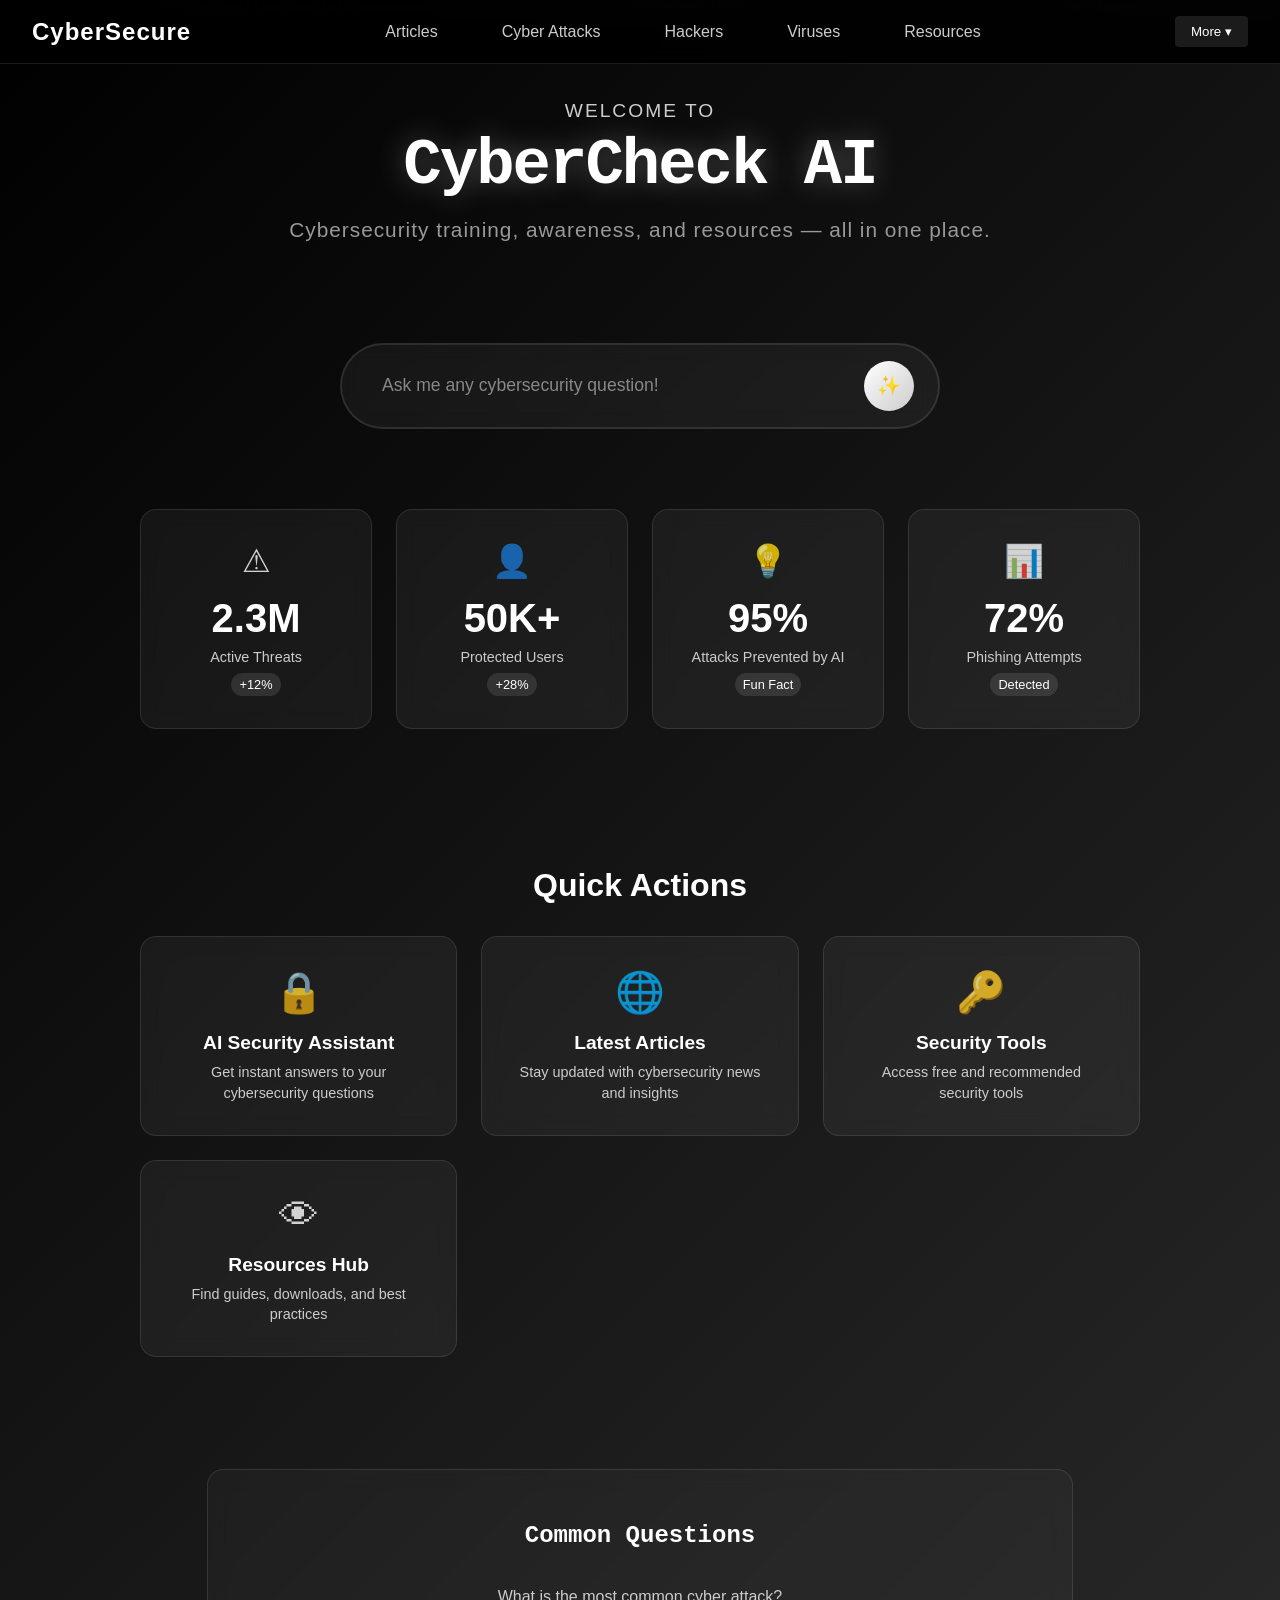
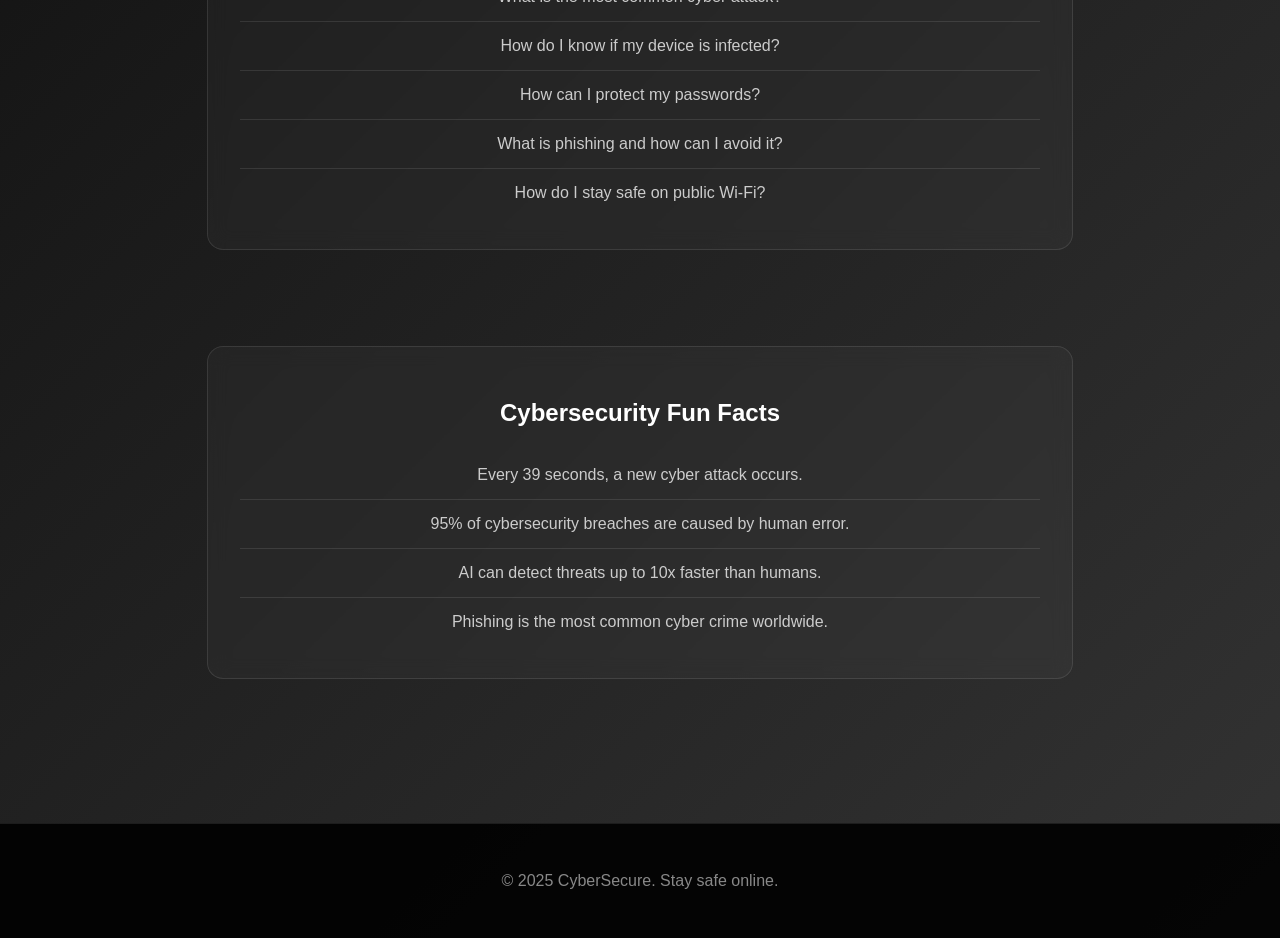
==== index.html @ 18f3741c "Add files via upload" ====
<!DOCTYPE html>
<html lang="en">
<head>
    <meta charset="UTF-8">
    <meta name="viewport" content="width=device-width, initial-scale=1.0">
    <title>Cyber Security Insights</title>
    <link rel="stylesheet" href="css.css">
</head>
<body>
    <header>
        <nav class="navbar">
            <div class="navbar-logo">CyberSecure</div>
            <ul class="navbar-menu">
                <li><a href="#articles">Articles</a></li>
                <li><a href="#attacks">Cyber Attacks</a></li>
                <li><a href="#hackers">Hackers</a></li>
                <li><a href="#viruses">Viruses</a></li>
                <li><a href="#resources">Resources</a></li>
            </ul>
            <div class="navbar-dropdown">
                <button class="dropdown-btn">More ▾</button>
                <div class="dropdown-content">
                    <a href="#about">About</a>
                    <a href="#tools">Tools</a>
                    <a href="#contact">Contact</a>
                </div>
            </div>
        </nav>
    </header>
    <main>
        <section class="hero">
            <div class="main-title">
                <div class="brand">Welcome to</div>
                <h1 class="cyber-title">CyberCheck AI</h1>
                <p class="subtitle">Cybersecurity training, awareness, and resources — all in one place.</p>
            </div>
            <div class="search-container">
                <div class="ai-search-bar">
                    <input type="text" id="ai-search" placeholder="Ask me any cybersecurity question!">
                    <button id="search-btn" class="ai-search-btn"><span>✨</span></button>
                </div>
                <div id="ai-response" class="ai-response"></div>
            </div>
            <div class="stats-cards">
                <div class="stats-card threat">
                    <div class="stats-icon">&#9888;</div>
                    <div class="stats-main">2.3M</div>
                    <div class="stats-label">Active Threats</div>
                    <div class="stats-change up">+12%</div>
                </div>
                <div class="stats-card users">
                    <div class="stats-icon">&#128100;</div>
                    <div class="stats-main">50K+</div>
                    <div class="stats-label">Protected Users</div>
                    <div class="stats-change down">+28%</div>
                </div>
                <div class="stats-card funfact">
                    <div class="stats-icon">&#128161;</div>
                    <div class="stats-main">95%</div>
                    <div class="stats-label">Attacks Prevented by AI</div>
                    <div class="stats-change up">Fun Fact</div>
                </div>
                <div class="stats-card percentage">
                    <div class="stats-icon">&#128202;</div>
                    <div class="stats-main">72%</div>
                    <div class="stats-label">Phishing Attempts</div>
                    <div class="stats-change up">Detected</div>
                </div>
            </div>
            <div class="quick-actions">
                <h2>Quick Actions</h2>
                <div class="actions-grid">
                    <a href="#" class="action-card ai-assistant">
                        <div class="action-icon">&#128274;</div>
                        <div class="action-title">AI Security Assistant</div>
                        <div class="action-desc">Get instant answers to your cybersecurity questions</div>
                    </a>
                    <a href="articles.html" class="action-card articles">
                        <div class="action-icon">&#127760;</div>
                        <div class="action-title">Latest Articles</div>
                        <div class="action-desc">Stay updated with cybersecurity news and insights</div>
                    </a>
                    <a href="tools.html" class="action-card tools">
                        <div class="action-icon">&#128273;</div>
                        <div class="action-title">Security Tools</div>
                        <div class="action-desc">Access free and recommended security tools</div>
                    </a>
                    <a href="resources.html" class="action-card resources">
                        <div class="action-icon">&#128065;</div>
                        <div class="action-title">Resources Hub</div>
                        <div class="action-desc">Find guides, downloads, and best practices</div>
                    </a>
                </div>
            </div>
            <div class="common-questions">
                <h2>Common Questions</h2>
                <ul>
                    <li>What is the most common cyber attack?</li>
                    <li>How do I know if my device is infected?</li>
                    <li>How can I protect my passwords?</li>
                    <li>What is phishing and how can I avoid it?</li>
                    <li>How do I stay safe on public Wi-Fi?</li>
                </ul>
            </div>
            <div class="fun-facts">
                <h2>Cybersecurity Fun Facts</h2>
                <ul>
                    <li>Every 39 seconds, a new cyber attack occurs.</li>
                    <li>95% of cybersecurity breaches are caused by human error.</li>
                    <li>AI can detect threats up to 10x faster than humans.</li>
                    <li>Phishing is the most common cyber crime worldwide.</li>
                </ul>
            </div>
        </section>
    </main>
    <footer class="footer">
        <p>&copy; 2025 CyberSecure. Stay safe online.</p>
    </footer>
    <script src="javascript.js"></script>
</body>
</html>
---- css.css ----
/* Modern Black & White Cybersecurity Website */
body {
    margin: 0;
    font-family: 'Inter', 'Segoe UI', 'Roboto', sans-serif;
    background: linear-gradient(135deg, #000000 0%, #1a1a1a 50%, #333333 100%);
    min-height: 100vh;
    color: #ffffff;
    overflow-x: hidden;
    position: relative;
}

/* Binary Background Animation */
.binary-bg {
    position: fixed;
    top: 0;
    left: 0;
    width: 100%;
    height: 100%;
    z-index: -1;
    overflow: hidden;
    opacity: 0.1;
}

.binary-code {
    position: absolute;
    font-family: 'Courier New', monospace;
    font-size: 14px;
    color: #ffffff;
    white-space: nowrap;
    animation: fallDown 10s linear infinite;
}

@keyframes fallDown {
    0% {
        transform: translateY(-100vh);
        opacity: 0;
    }
    10% {
        opacity: 1;
    }
    90% {
        opacity: 1;
    }
    100% {
        transform: translateY(100vh);
        opacity: 0;
    }
}

/* Navigation */
.navbar {
    display: flex;
    justify-content: space-between;
    align-items: center;
    padding: 1rem 2rem;
    background: rgba(0, 0, 0, 0.9);
    backdrop-filter: blur(10px);
    border-bottom: 1px solid rgba(255, 255, 255, 0.1);
    position: fixed;
    top: 0;
    width: 100%;
    z-index: 1000;
    box-sizing: border-box;
}

.navbar-logo {
    font-size: 1.5rem;
    font-weight: 700;
    color: #ffffff;
    letter-spacing: 1px;
}

.navbar-menu {
    display: flex;
    list-style: none;
    margin: 0;
    padding: 0;
    gap: 2rem;
}

.navbar-menu li a {
    color: #cccccc;
    text-decoration: none;
    font-weight: 500;
    transition: all 0.3s ease;
    padding: 0.5rem 1rem;
    border-radius: 4px;
}

.navbar-menu li a:hover {
    color: #ffffff;
    background: rgba(255, 255, 255, 0.1);
}

.navbar-dropdown {
    position: relative;
}

.dropdown-btn {
    background: rgba(255, 255, 255, 0.1);
    color: #ffffff;
    border: none;
    padding: 0.5rem 1rem;
    border-radius: 4px;
    cursor: pointer;
    font-weight: 500;
    transition: all 0.3s ease;
}

.dropdown-btn:hover {
    background: rgba(255, 255, 255, 0.2);
}

.dropdown-content {
    position: absolute;
    top: 100%;
    right: 0;
    background: rgba(0, 0, 0, 0.95);
    backdrop-filter: blur(10px);
    border: 1px solid rgba(255, 255, 255, 0.1);
    border-radius: 8px;
    min-width: 160px;
    opacity: 0;
    visibility: hidden;
    transform: translateY(-10px);
    transition: all 0.3s ease;
    margin-top: 0.5rem;
}

.navbar-dropdown:hover .dropdown-content {
    opacity: 1;
    visibility: visible;
    transform: translateY(0);
}

.dropdown-content a {
    display: block;
    padding: 0.75rem 1rem;
    color: #cccccc;
    text-decoration: none;
    transition: all 0.3s ease;
    border-bottom: 1px solid rgba(255, 255, 255, 0.1);
}

.dropdown-content a:last-child {
    border-bottom: none;
}

.dropdown-content a:hover {
    background: rgba(255, 255, 255, 0.1);
    color: #ffffff;
}

/* Main Content */
.hero {
    min-height: 100vh;
    display: flex;
    flex-direction: column;
    justify-content: center;
    align-items: center;
    text-align: center;
    padding: 2rem;
    padding-top: 100px;
    position: relative;
}

.main-title {
    margin-bottom: 3rem;
    z-index: 1;
}

.brand {
    font-size: 1.2rem;
    color: #cccccc;
    font-weight: 400;
    margin-bottom: 0.5rem;
    letter-spacing: 2px;
    text-transform: uppercase;
}

.cyber-title {
    font-size: 4rem;
    font-weight: 800;
    color: #ffffff;
    margin: 0;
    letter-spacing: -2px;
    text-shadow: 0 0 30px rgba(255, 255, 255, 0.3);
    font-family: 'Inter', sans-serif;
}

.subtitle {
    font-size: 1.3rem;
    color: #999999;
    margin-top: 1rem;
    font-weight: 300;
    letter-spacing: 1px;
}

/* AI Search Bar Container */
.search-container {
    position: relative;
    width: 100%;
    max-width: 600px;
    margin: 2rem auto;
    z-index: 10;
}

.ai-search-bar {
    display: flex;
    align-items: center;
    background: rgba(255, 255, 255, 0.05);
    border: 2px solid rgba(255, 255, 255, 0.1);
    border-radius: 50px;
    padding: 1rem 1.5rem;
    backdrop-filter: blur(10px);
    transition: all 0.3s ease;
    position: relative;
}

.ai-search-bar:hover {
    border-color: rgba(255, 255, 255, 0.3);
    box-shadow: 0 0 30px rgba(255, 255, 255, 0.1);
}

.ai-search-bar input {
    flex: 1;
    background: none;
    border: none;
    color: #ffffff;
    font-size: 1.1rem;
    outline: none;
    padding: 0.5rem 1rem;
    font-weight: 400;
}

.ai-search-bar input::placeholder {
    color: #888888;
}

.ai-search-btn {
    background: linear-gradient(135deg, #ffffff 0%, #cccccc 100%);
    color: #000000;
    border: none;
    border-radius: 50%;
    width: 50px;
    height: 50px;
    display: flex;
    align-items: center;
    justify-content: center;
    cursor: pointer;
    transition: all 0.3s ease;
    font-size: 1.2rem;
    margin-left: 1rem;
}

.ai-search-btn:hover {
    transform: scale(1.05);
    box-shadow: 0 0 20px rgba(255, 255, 255, 0.3);
}

/* AI Response Speech Bubble */
.ai-response {
    position: absolute;
    top: 100%;
    left: 0;
    right: 0;
    margin-top: 1rem;
    background: rgba(0, 0, 0, 0.9);
    backdrop-filter: blur(15px);
    border: 1px solid rgba(255, 255, 255, 0.2);
    border-radius: 20px;
    padding: 1.5rem;
    color: #ffffff;
    font-size: 1rem;
    line-height: 1.6;
    opacity: 0;
    transform: translateY(-20px);
    transition: all 0.5s cubic-bezier(0.4, 0, 0.2, 1);
    pointer-events: none;
    max-height: 300px;
    overflow-y: auto;
}

.ai-response.show {
    opacity: 1;
    transform: translateY(0);
    pointer-events: auto;
}

.ai-response::before {
    content: '';
    position: absolute;
    top: -10px;
    left: 50%;
    transform: translateX(-50%);
    width: 0;
    height: 0;
    border-left: 10px solid transparent;
    border-right: 10px solid transparent;
    border-bottom: 10px solid rgba(0, 0, 0, 0.9);
}

/* Stats Cards */
.stats-cards {
    display: grid;
    grid-template-columns: repeat(auto-fit, minmax(200px, 1fr));
    gap: 1.5rem;
    margin: 3rem 0;
    max-width: 1000px;
    width: 100%;
}

.stats-card {
    background: rgba(255, 255, 255, 0.05);
    border: 1px solid rgba(255, 255, 255, 0.1);
    border-radius: 16px;
    padding: 2rem;
    text-align: center;
    backdrop-filter: blur(10px);
    transition: all 0.3s ease;
}

.stats-card:hover {
    transform: translateY(-5px);
    border-color: rgba(255, 255, 255, 0.3);
    box-shadow: 0 20px 40px rgba(0, 0, 0, 0.3);
}

.stats-icon {
    font-size: 2rem;
    margin-bottom: 1rem;
    opacity: 0.8;
}

.stats-main {
    font-size: 2.5rem;
    font-weight: 700;
    color: #ffffff;
    margin-bottom: 0.5rem;
}

.stats-label {
    font-size: 0.9rem;
    color: #cccccc;
    font-weight: 400;
    margin-bottom: 0.5rem;
}

.stats-change {
    font-size: 0.8rem;
    padding: 0.25rem 0.5rem;
    border-radius: 12px;
    font-weight: 500;
    background: rgba(255, 255, 255, 0.1);
    color: #ffffff;
    display: inline-block;
}

/* Quick Actions */
.quick-actions {
    margin: 4rem 0;
    max-width: 1000px;
    width: 100%;
}

.quick-actions h2 {
    text-align: center;
    font-size: 2rem;
    font-weight: 600;
    margin-bottom: 2rem;
    color: #ffffff;
}

.actions-grid {
    display: grid;
    grid-template-columns: repeat(auto-fit, minmax(240px, 1fr));
    gap: 1.5rem;
}

.action-card {
    background: rgba(255, 255, 255, 0.05);
    border: 1px solid rgba(255, 255, 255, 0.1);
    border-radius: 16px;
    padding: 2rem;
    text-align: center;
    text-decoration: none;
    color: #ffffff;
    transition: all 0.3s ease;
    backdrop-filter: blur(10px);
}

.action-card:hover {
    transform: translateY(-5px);
    border-color: rgba(255, 255, 255, 0.3);
    box-shadow: 0 20px 40px rgba(0, 0, 0, 0.3);
    color: #ffffff;
}

.action-icon {
    font-size: 2.5rem;
    margin-bottom: 1rem;
    opacity: 0.8;
}

.action-title {
    font-size: 1.2rem;
    font-weight: 600;
    margin-bottom: 0.5rem;
}

.action-desc {
    font-size: 0.9rem;
    color: #cccccc;
    line-height: 1.4;
}

/* Common Questions & Fun Facts */
.common-questions, .fun-facts {
    margin: 3rem 0;
    max-width: 800px;
    width: 100%;
    background: rgba(255, 255, 255, 0.03);
    border: 1px solid rgba(255, 255, 255, 0.1);
    border-radius: 16px;
    padding: 2rem;
    backdrop-filter: blur(10px);
}

.common-questions h2, .fun-facts h2 {
    font-size: 1.5rem;
    font-weight: 600;
    margin-bottom: 1.5rem;
    color: #ffffff;
    text-align: center;
}

.common-questions ul, .fun-facts ul {
    list-style: none;
    padding: 0;
    margin: 0;
}

.common-questions li, .fun-facts li {
    padding: 0.75rem 0;
    border-bottom: 1px solid rgba(255, 255, 255, 0.1);
    color: #cccccc;
    line-height: 1.5;
}

.common-questions li:last-child, .fun-facts li:last-child {
    border-bottom: none;
}

/* Binary Trail Effect */
.binary-trail {
    position: fixed;
    pointer-events: none;
    font-family: 'Courier New', monospace;
    font-size: 12px;
    color: rgba(255, 255, 255, 0.6);
    z-index: 5;
    animation: fadeTrail 1.5s ease-out forwards;
}

@keyframes fadeTrail {
    0% {
        opacity: 1;
        transform: scale(1);
    }
    100% {
        opacity: 0;
        transform: scale(0.8) translateY(20px);
    }
}

/* Content Pages */
.content {
    max-width: 800px;
    margin: 2rem auto;
    padding: 2rem;
    background: rgba(255, 255, 255, 0.03);
    border: 1px solid rgba(255, 255, 255, 0.1);
    border-radius: 16px;
    backdrop-filter: blur(10px);
}

.content h2 {
    color: #ffffff;
    font-size: 1.8rem;
    margin-bottom: 1.5rem;
    font-weight: 600;
}

.content p {
    color: #cccccc;
    line-height: 1.6;
    margin-bottom: 1rem;
}

.content ul {
    list-style: none;
    padding: 0;
}

.content li {
    padding: 0.75rem 0;
    border-bottom: 1px solid rgba(255, 255, 255, 0.1);
}

.content li:last-child {
    border-bottom: none;
}

.content a {
    color: #ffffff;
    text-decoration: none;
    transition: color 0.3s ease;
}

.content a:hover {
    color: #cccccc;
}

/* Quick Links */
.quick-links {
    text-align: center;
    margin: 2rem 0;
}

.quick-link {
    display: inline-block;
    background: rgba(255, 255, 255, 0.1);
    color: #ffffff;
    padding: 0.75rem 1.5rem;
    border-radius: 25px;
    text-decoration: none;
    margin: 0.5rem;
    transition: all 0.3s ease;
    font-weight: 500;
    border: 1px solid rgba(255, 255, 255, 0.2);
}

.quick-link:hover {
    background: rgba(255, 255, 255, 0.2);
    transform: translateY(-2px);
    box-shadow: 0 10px 20px rgba(0, 0, 0, 0.2);
    color: #ffffff;
}

/* Footer */
.footer {
    background: rgba(0, 0, 0, 0.9);
    border-top: 1px solid rgba(255, 255, 255, 0.1);
    padding: 2rem;
    text-align: center;
    color: #888888;
    margin-top: 4rem;
}

/* Animations */
@keyframes fadeInUp {
    from {
        opacity: 0;
        transform: translateY(30px);
    }
    to {
        opacity: 1;
        transform: translateY(0);
    }
}

.hero > * {
    animation: fadeInUp 0.8s ease-out;
}

/* Responsive Design */
@media (max-width: 768px) {
    .navbar {
        padding: 1rem;
    }
    
    .navbar-menu {
        display: none;
    }
    
    .cyber-title {
        font-size: 2.5rem;
    }
    
    .hero {
        padding: 1rem;
        padding-top: 80px;
    }
    
    .stats-cards {
        grid-template-columns: 1fr;
    }
    
    .actions-grid {
        grid-template-columns: 1fr;
    }
    
    .ai-search-bar {
        padding: 0.75rem 1rem;
    }
    
    .content {
        margin: 1rem;
        padding: 1.5rem;
    }
}

/* Form Styling */
form input, form textarea {
    background: rgba(255, 255, 255, 0.05);
    border: 1px solid rgba(255, 255, 255, 0.2);
    color: #ffffff;
    border-radius: 8px;
    padding: 12px;
    font-family: inherit;
    transition: border-color 0.3s ease;
}

form input:focus, form textarea:focus {
    outline: none;
    border-color: rgba(255, 255, 255, 0.5);
}

form input::placeholder, form textarea::placeholder {
    color: #888888;
}
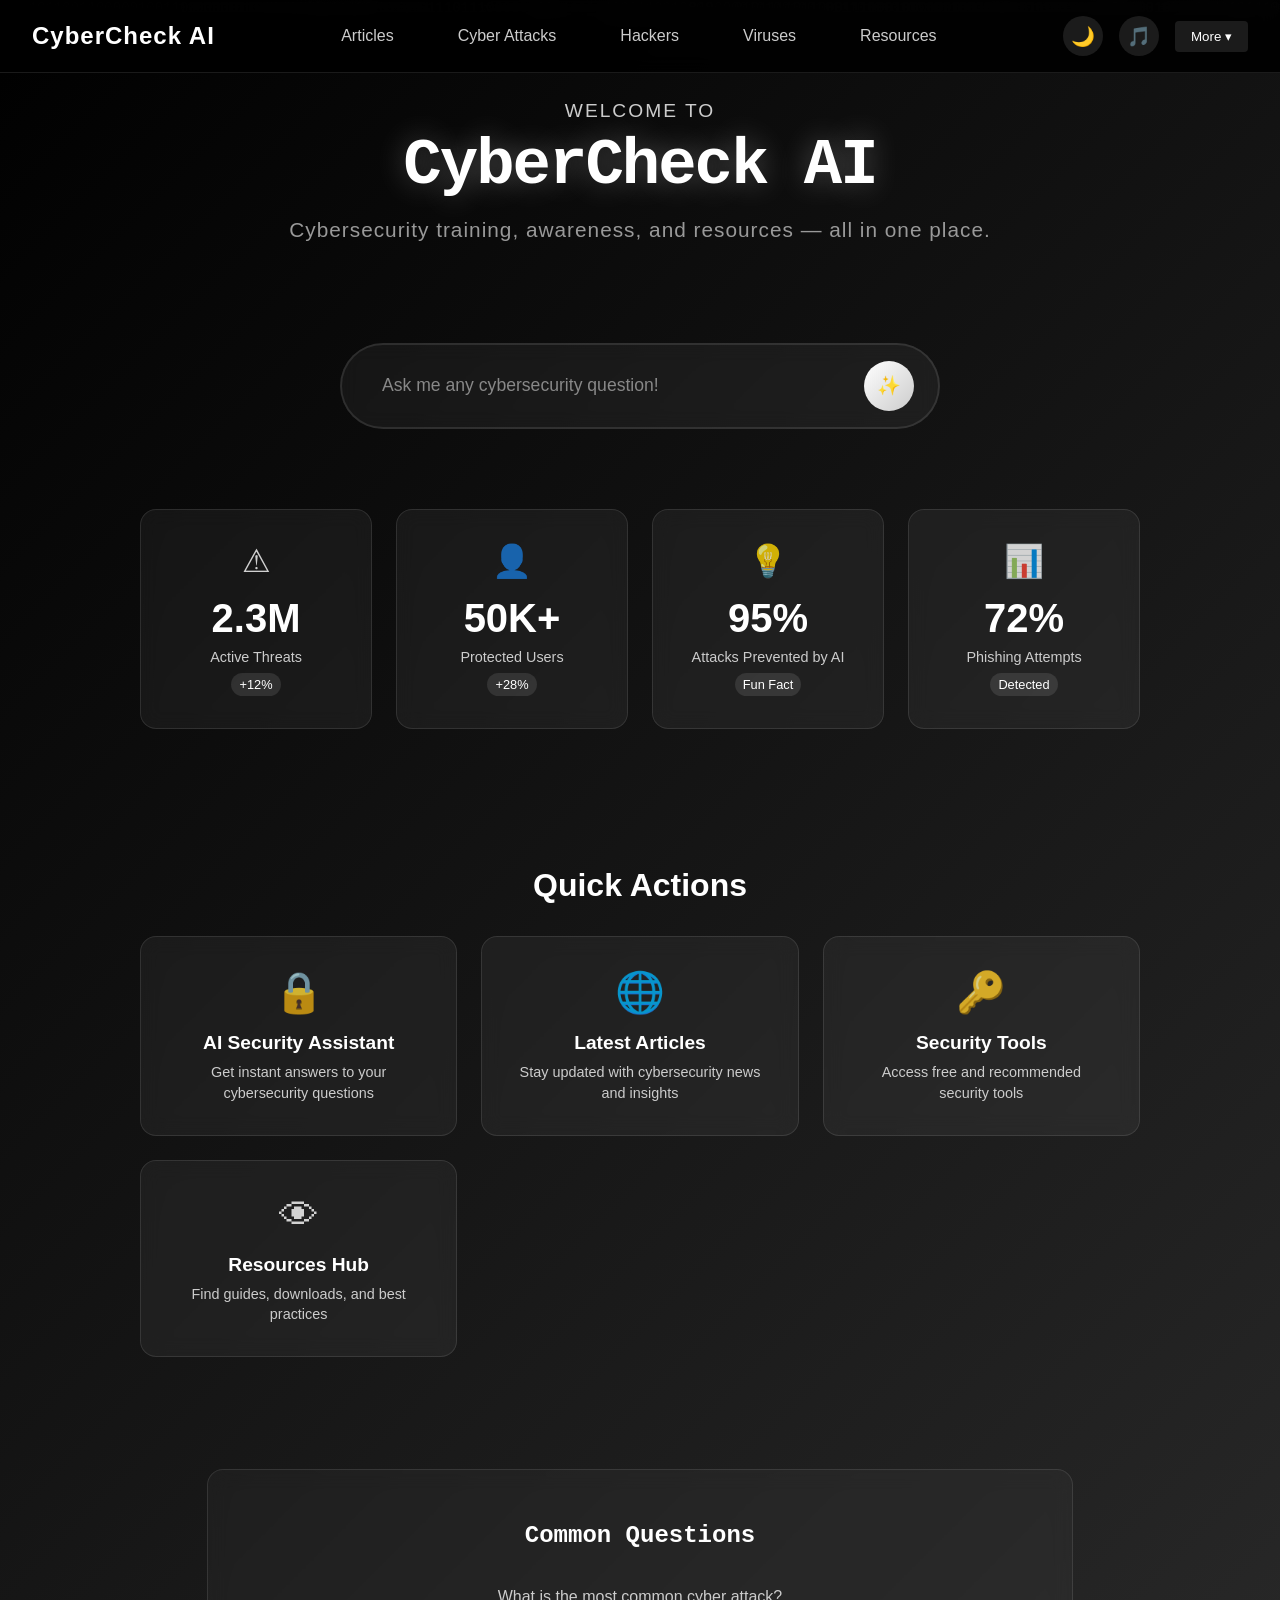
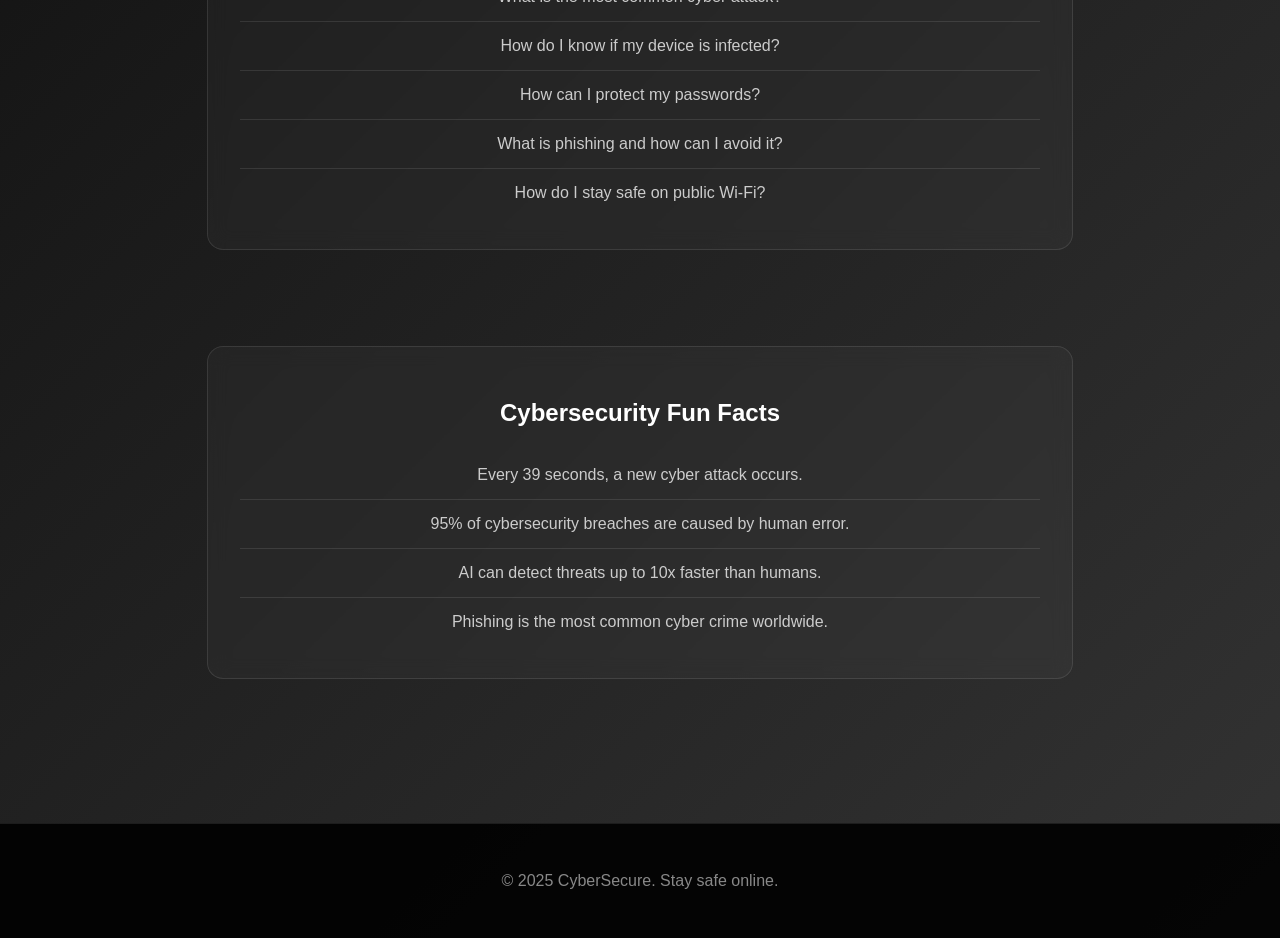
==== commit cfe8743e: "Add files via upload" ====
--- a/index.html
+++ b/index.html
@@ -9,7 +9,7 @@
 <body>
     <header>
         <nav class="navbar">
-            <div class="navbar-logo">CyberSecure</div>
+            <div class="navbar-logo">CyberCheck AI</div>
             <ul class="navbar-menu">
                 <li><a href="#articles">Articles</a></li>
                 <li><a href="#attacks">Cyber Attacks</a></li>
@@ -17,12 +17,20 @@
                 <li><a href="#viruses">Viruses</a></li>
                 <li><a href="#resources">Resources</a></li>
             </ul>
-            <div class="navbar-dropdown">
-                <button class="dropdown-btn">More ▾</button>
-                <div class="dropdown-content">
-                    <a href="#about">About</a>
-                    <a href="#tools">Tools</a>
-                    <a href="#contact">Contact</a>
+            <div class="navbar-controls">
+                <button id="theme-toggle" class="theme-toggle" title="Toggle Dark/Light Mode">
+                    <span class="theme-icon">🌙</span>
+                </button>
+                <button id="music-toggle" class="music-toggle" title="Toggle Ambient Music">
+                    <span class="music-icon">🎵</span>
+                </button>
+                <div class="navbar-dropdown">
+                    <button class="dropdown-btn">More ▾</button>
+                    <div class="dropdown-content">
+                        <a href="#about">About</a>
+                        <a href="#tools">Tools</a>
+                        <a href="#contact">Contact</a>
+                    </div>
                 </div>
             </div>
         </nav>
--- a/css.css
+++ b/css.css
@@ -92,6 +92,42 @@
     background: rgba(255, 255, 255, 0.1);
 }
 
+.navbar-controls {
+    display: flex;
+    align-items: center;
+    gap: 1rem;
+}
+
+.theme-toggle, .music-toggle {
+    background: rgba(255, 255, 255, 0.1);
+    color: #ffffff;
+    border: none;
+    border-radius: 50%;
+    width: 40px;
+    height: 40px;
+    display: flex;
+    align-items: center;
+    justify-content: center;
+    cursor: pointer;
+    transition: all 0.3s ease;
+    font-size: 1.2rem;
+}
+
+.theme-toggle:hover, .music-toggle:hover {
+    background: rgba(255, 255, 255, 0.2);
+    transform: scale(1.1);
+}
+
+.music-toggle.playing {
+    background: rgba(255, 255, 255, 0.3);
+    animation: pulse 2s infinite;
+}
+
+@keyframes pulse {
+    0%, 100% { transform: scale(1); opacity: 1; }
+    50% { transform: scale(1.05); opacity: 0.8; }
+}
+
 .navbar-dropdown {
     position: relative;
 }
@@ -629,3 +665,239 @@
 form input::placeholder, form textarea::placeholder {
     color: #888888;
 }
+
+/* Light Mode Styles */
+body.light-mode {
+    background: linear-gradient(135deg, #f8f9fa 0%, #e9ecef 50%, #dee2e6 100%);
+    color: #212529;
+}
+
+body.light-mode .binary-bg {
+    opacity: 0.05;
+}
+
+body.light-mode .binary-code {
+    color: #212529;
+}
+
+body.light-mode .navbar {
+    background: rgba(255, 255, 255, 0.95);
+    border-bottom: 1px solid rgba(0, 0, 0, 0.1);
+}
+
+body.light-mode .navbar-logo {
+    color: #212529;
+}
+
+body.light-mode .navbar-menu li a {
+    color: #495057;
+}
+
+body.light-mode .navbar-menu li a:hover {
+    color: #212529;
+    background: rgba(0, 0, 0, 0.1);
+}
+
+body.light-mode .theme-toggle, 
+body.light-mode .music-toggle {
+    background: rgba(0, 0, 0, 0.1);
+    color: #212529;
+}
+
+body.light-mode .theme-toggle:hover, 
+body.light-mode .music-toggle:hover {
+    background: rgba(0, 0, 0, 0.2);
+}
+
+body.light-mode .dropdown-btn {
+    background: rgba(0, 0, 0, 0.1);
+    color: #212529;
+}
+
+body.light-mode .dropdown-btn:hover {
+    background: rgba(0, 0, 0, 0.2);
+}
+
+body.light-mode .dropdown-content {
+    background: rgba(255, 255, 255, 0.95);
+    border: 1px solid rgba(0, 0, 0, 0.1);
+}
+
+body.light-mode .dropdown-content a {
+    color: #495057;
+    border-bottom: 1px solid rgba(0, 0, 0, 0.1);
+}
+
+body.light-mode .dropdown-content a:hover {
+    background: rgba(0, 0, 0, 0.1);
+    color: #212529;
+}
+
+body.light-mode .cyber-title {
+    color: #212529;
+    text-shadow: 0 0 30px rgba(0, 0, 0, 0.2);
+}
+
+body.light-mode .brand {
+    color: #495057;
+}
+
+body.light-mode .subtitle {
+    color: #6c757d;
+}
+
+body.light-mode .ai-search-bar {
+    background: rgba(255, 255, 255, 0.8);
+    border: 2px solid rgba(0, 0, 0, 0.1);
+}
+
+body.light-mode .ai-search-bar:hover {
+    border-color: rgba(0, 0, 0, 0.3);
+    box-shadow: 0 0 30px rgba(0, 0, 0, 0.1);
+}
+
+body.light-mode .ai-search-bar input {
+    color: #212529;
+}
+
+body.light-mode .ai-search-bar input::placeholder {
+    color: #6c757d;
+}
+
+body.light-mode .ai-search-btn {
+    background: linear-gradient(135deg, #212529 0%, #495057 100%);
+    color: #ffffff;
+}
+
+body.light-mode .ai-response {
+    background: rgba(255, 255, 255, 0.9);
+    border: 1px solid rgba(0, 0, 0, 0.2);
+    color: #212529;
+}
+
+body.light-mode .ai-response::before {
+    border-bottom-color: rgba(255, 255, 255, 0.9);
+}
+
+body.light-mode .stats-card {
+    background: rgba(255, 255, 255, 0.8);
+    border: 1px solid rgba(0, 0, 0, 0.1);
+}
+
+body.light-mode .stats-card:hover {
+    border-color: rgba(0, 0, 0, 0.3);
+    box-shadow: 0 20px 40px rgba(0, 0, 0, 0.15);
+}
+
+body.light-mode .stats-main {
+    color: #212529;
+}
+
+body.light-mode .stats-label {
+    color: #495057;
+}
+
+body.light-mode .stats-change {
+    background: rgba(0, 0, 0, 0.1);
+    color: #212529;
+}
+
+body.light-mode .quick-actions h2 {
+    color: #212529;
+}
+
+body.light-mode .action-card {
+    background: rgba(255, 255, 255, 0.8);
+    border: 1px solid rgba(0, 0, 0, 0.1);
+    color: #212529;
+}
+
+body.light-mode .action-card:hover {
+    border-color: rgba(0, 0, 0, 0.3);
+    box-shadow: 0 20px 40px rgba(0, 0, 0, 0.15);
+    color: #212529;
+}
+
+body.light-mode .action-desc {
+    color: #495057;
+}
+
+body.light-mode .common-questions, 
+body.light-mode .fun-facts {
+    background: rgba(255, 255, 255, 0.8);
+    border: 1px solid rgba(0, 0, 0, 0.1);
+}
+
+body.light-mode .common-questions h2, 
+body.light-mode .fun-facts h2 {
+    color: #212529;
+}
+
+body.light-mode .common-questions li, 
+body.light-mode .fun-facts li {
+    color: #495057;
+    border-bottom: 1px solid rgba(0, 0, 0, 0.1);
+}
+
+body.light-mode .content {
+    background: rgba(255, 255, 255, 0.8);
+    border: 1px solid rgba(0, 0, 0, 0.1);
+}
+
+body.light-mode .content h2 {
+    color: #212529;
+}
+
+body.light-mode .content p {
+    color: #495057;
+}
+
+body.light-mode .content li {
+    border-bottom: 1px solid rgba(0, 0, 0, 0.1);
+}
+
+body.light-mode .content a {
+    color: #212529;
+}
+
+body.light-mode .content a:hover {
+    color: #495057;
+}
+
+body.light-mode .quick-link {
+    background: rgba(0, 0, 0, 0.1);
+    color: #212529;
+    border: 1px solid rgba(0, 0, 0, 0.2);
+}
+
+body.light-mode .quick-link:hover {
+    background: rgba(0, 0, 0, 0.2);
+    color: #212529;
+}
+
+body.light-mode .footer {
+    background: rgba(255, 255, 255, 0.9);
+    border-top: 1px solid rgba(0, 0, 0, 0.1);
+    color: #6c757d;
+}
+
+body.light-mode .binary-trail {
+    color: rgba(0, 0, 0, 0.4);
+}
+
+body.light-mode form input, 
+body.light-mode form textarea {
+    background: rgba(255, 255, 255, 0.8);
+    border: 1px solid rgba(0, 0, 0, 0.2);
+    color: #212529;
+}
+
+body.light-mode form input:focus, 
+body.light-mode form textarea:focus {
+    border-color: rgba(0, 0, 0, 0.5);
+}
+
+body.light-mode form input::placeholder, 
+body.light-mode form textarea::placeholder {
+    color: #6c757d;
+}
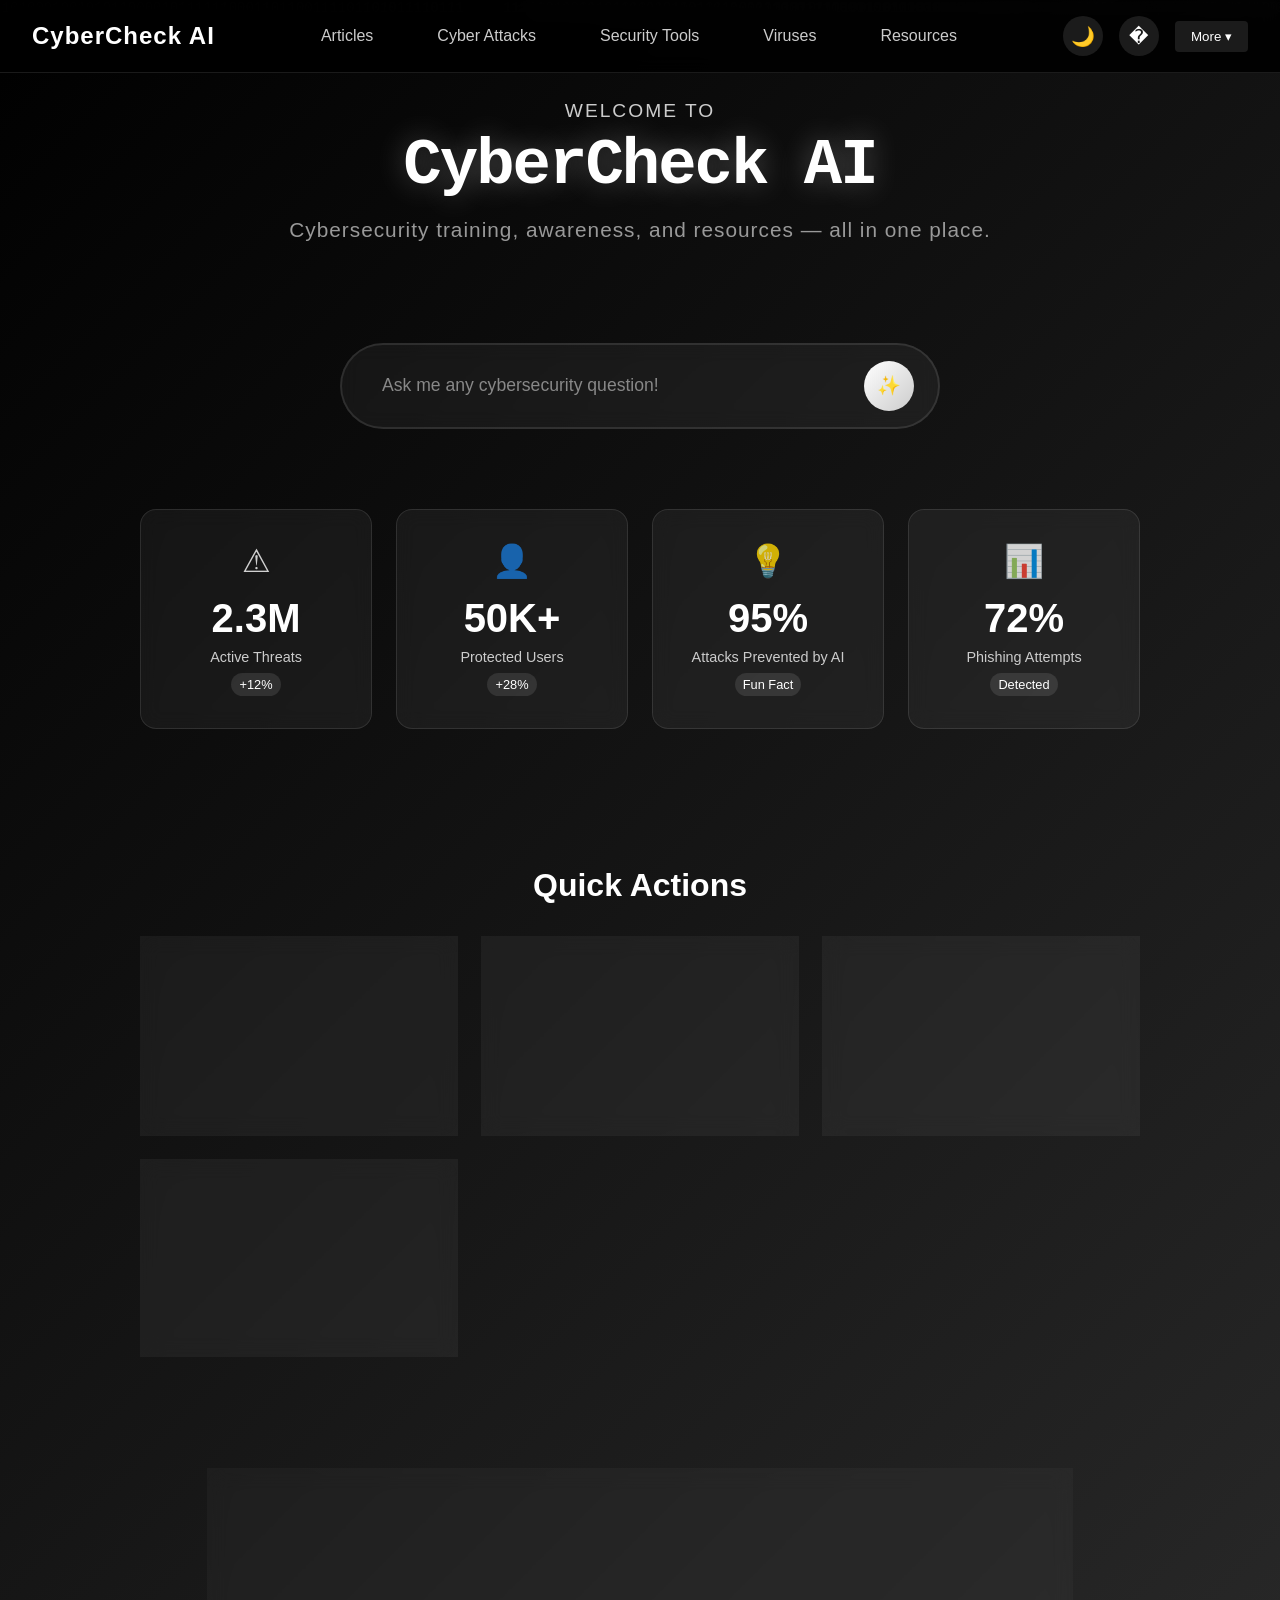
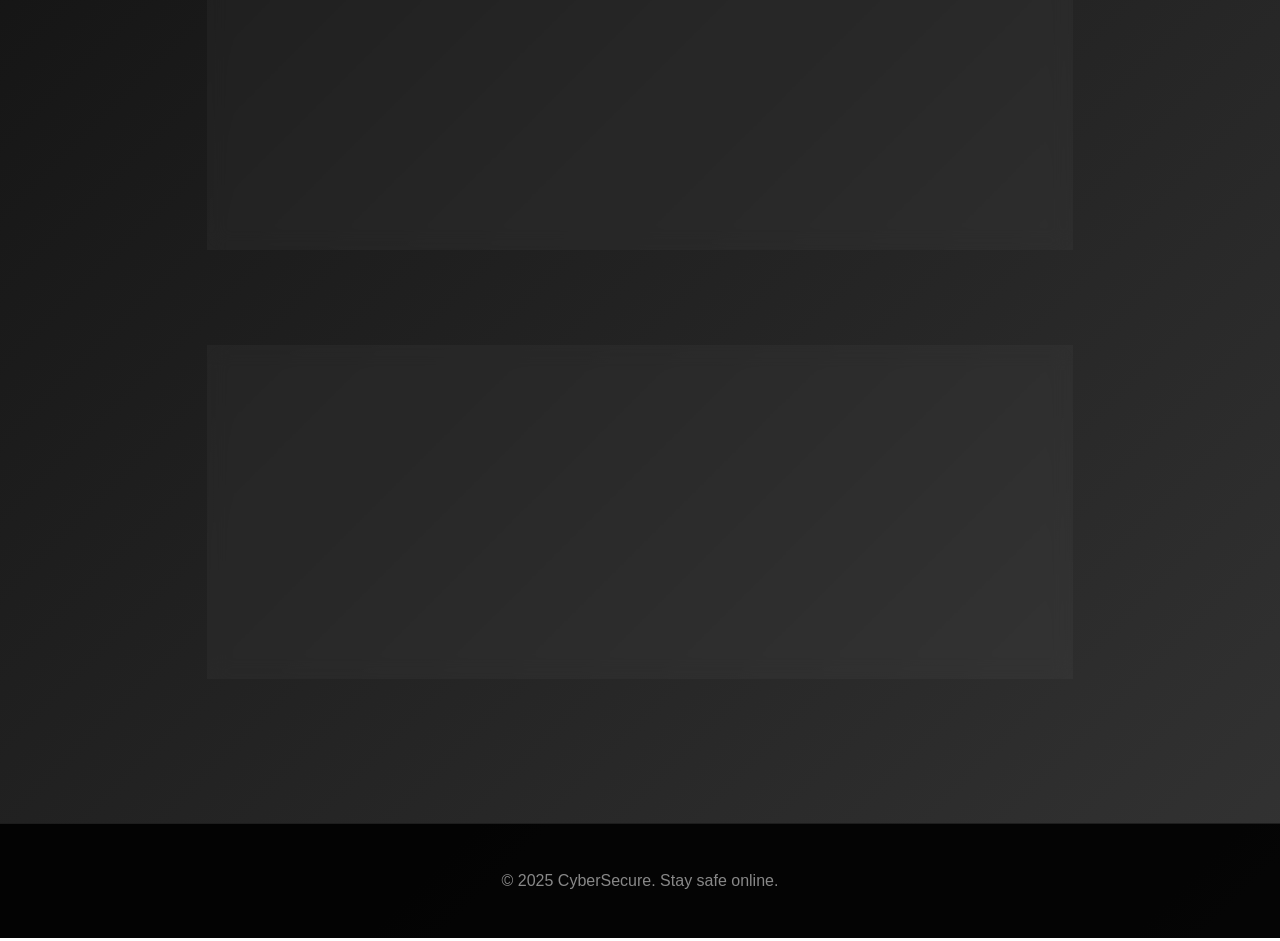
==== commit 25c183fc: "Add files via upload" ====
--- a/index.html
+++ b/index.html
@@ -11,18 +11,18 @@
         <nav class="navbar">
             <div class="navbar-logo">CyberCheck AI</div>
             <ul class="navbar-menu">
-                <li><a href="#articles">Articles</a></li>
-                <li><a href="#attacks">Cyber Attacks</a></li>
-                <li><a href="#hackers">Hackers</a></li>
-                <li><a href="#viruses">Viruses</a></li>
-                <li><a href="#resources">Resources</a></li>
+                <li><a href="articles.html">Articles</a></li>
+                <li><a href="attacks.html">Cyber Attacks</a></li>
+                <li><a href="tools.html">Security Tools</a></li>
+                <li><a href="viruses.html">Viruses</a></li>
+                <li><a href="resources.html">Resources</a></li>
             </ul>
             <div class="navbar-controls">
                 <button id="theme-toggle" class="theme-toggle" title="Toggle Dark/Light Mode">
                     <span class="theme-icon">🌙</span>
                 </button>
-                <button id="music-toggle" class="music-toggle" title="Toggle Ambient Music">
-                    <span class="music-icon">🎵</span>
+                <button id="music-toggle" class="music-toggle" title="Toggle Mouse Trail">
+                    <span class="music-icon">�</span>
                 </button>
                 <div class="navbar-dropdown">
                     <button class="dropdown-btn">More ▾</button>
--- a/css.css
+++ b/css.css
@@ -20,6 +20,476 @@
     overflow: hidden;
     opacity: 0.1;
 }
+
+.binary-code {
+    position: absolute;
+    font-family: 'Courier New', monospace;
+    font-size: 14px;
+    color: #ffffff;
+    white-space: nowrap;
+    animation: fallDown 10s linear infinite;
+}
+
+.tool-card::before {
+    content: '';
+    position: absolute;
+    top: 0;
+    left: -100%;
+    width: 100%;
+    height: 100%;
+    background: linear-gradient(90deg, transparent, rgba(255, 255, 255, 0.05), transparent);
+    transition: left 0.5s ease;
+}
+
+.tool-card:hover::before {
+    left: 100%;
+}
+
+.tool-icon {
+    font-size: 3rem;
+    text-align: center;
+    margin-bottom: 10px;
+    filter: drop-shadow(0 0 10px rgba(255, 255, 255, 0.3));
+}
+
+.tool-info {
+    flex: 1;
+    display: flex;
+    flex-direction: column;
+    gap: 10px;
+}
+
+.tool-name {
+    color: #fff;
+    font-size: 1.3rem;
+    font-weight: 600;
+    margin: 0;
+    text-align: center;
+}
+
+.tool-description {
+    color: #ccc;
+    font-size: 0.95rem;
+    line-height: 1.5;
+    margin: 0;
+    text-align: center;
+}
+
+.tool-features {
+    display: flex;
+    flex-wrap: wrap;
+    gap: 8px;
+    justify-content: center;
+    margin: 10px 0;
+}
+
+.feature-tag {
+    background: linear-gradient(45deg, #333, #555);
+    color: #fff;
+    padding: 4px 12px;
+    border-radius: 20px;
+    font-size: 0.8rem;
+    border: 1px solid #666;
+    font-weight: 500;
+}
+
+.download-btn {
+    background: linear-gradient(135deg, #000, #333);
+    color: #fff;
+    text-decoration: none;
+    padding: 12px 24px;
+    border-radius: 8px;
+    text-align: center;
+    font-weight: 600;
+    border: 2px solid #fff;
+    transition: all 0.3s ease;
+    display: flex;
+    align-items: center;
+    justify-content: center;
+    gap: 8px;
+    margin-top: auto;
+}
+
+.download-btn:hover {
+    background: linear-gradient(135deg, #fff, #ccc);
+    color: #000;
+    transform: scale(1.05);
+    box-shadow: 0 5px 20px rgba(255, 255, 255, 0.3);
+}
+
+.download-icon {
+    font-size: 1.1rem;
+}
+
+.security-tips {
+    margin-top: 50px;
+    padding-top: 30px;
+    border-top: 1px solid #333;
+}
+
+.tips-grid {
+    display: grid;
+    grid-template-columns: repeat(auto-fit, minmax(250px, 1fr));
+    gap: 20px;
+    margin: 20px 0;
+}
+
+.tip-card {
+    background: linear-gradient(135deg, rgba(0, 0, 0, 0.6), rgba(20, 20, 20, 0.6));
+    border: 1px solid #444;
+    border-radius: 10px;
+    padding: 20px;
+    transition: all 0.3s ease;
+}
+
+.tip-card:hover {
+    border-color: #fff;
+    background: linear-gradient(135deg, rgba(10, 10, 10, 0.8), rgba(30, 30, 30, 0.8));
+}
+
+.tip-card h4 {
+    color: #fff;
+    margin: 0 0 10px 0;
+    font-size: 1.1rem;
+}
+
+.tip-card p {
+    color: #ccc;
+    margin: 0;
+    font-size: 0.9rem;
+    line-height: 1.4;
+}
+
+/* Light mode styles for tools */
+.light-mode .tool-card {
+    background: linear-gradient(135deg, rgba(255, 255, 255, 0.9), rgba(240, 240, 240, 0.9));
+    border-color: #ddd;
+    color: #333;
+}
+
+.light-mode .tool-card:hover {
+    border-color: #000;
+    box-shadow: 0 10px 30px rgba(0, 0, 0, 0.1);
+}
+
+.light-mode .tool-name {
+    color: #333;
+}
+
+.light-mode .tool-description {
+    color: #666;
+}
+
+.light-mode .feature-tag {
+    background: linear-gradient(45deg, #e0e0e0, #f0f0f0);
+    color: #333;
+    border-color: #ccc;
+}
+
+.light-mode .download-btn {
+    background: linear-gradient(135deg, #fff, #f0f0f0);
+    color: #333;
+    border-color: #333;
+}
+
+.light-mode .download-btn:hover {
+    background: linear-gradient(135deg, #333, #555);
+    color: #fff;
+    box-shadow: 0 5px 20px rgba(0, 0, 0, 0.2);
+}
+
+.light-mode .tip-card {
+    background: linear-gradient(135deg, rgba(255, 255, 255, 0.8), rgba(245, 245, 245, 0.8));
+    border-color: #ddd;
+}
+
+.light-mode .tip-card:hover {
+    border-color: #333;
+    background: linear-gradient(135deg, rgba(250, 250, 250, 0.9), rgba(240, 240, 240, 0.9));
+}
+
+.light-mode .tip-card h4 {
+    color: #333;
+}
+
+.light-mode .tip-card p {
+    color: #666;
+}
+
+.light-mode .security-tips {
+    border-top-color: #ddd;
+}
+
+/* Price tag styles */
+.price-tag {
+    padding: 4px 8px;
+    border-radius: 12px;
+    font-size: 0.8em;
+    font-weight: bold;
+    margin: 2px;
+    display: inline-block;
+}
+
+.price-tag.free {
+    background: linear-gradient(135deg, #00ff88, #00cc66);
+    color: #000;
+}
+
+.price-tag.freemium {
+    background: linear-gradient(135deg, #00bfff, #0088cc);
+    color: white;
+}
+
+.price-tag.paid {
+    background: linear-gradient(135deg, #ffd700, #ffb347);
+    color: #000;
+}
+
+/* Premium download button styling */
+.download-btn.premium {
+    background: linear-gradient(135deg, #ffd700, #ffb347);
+    color: #000;
+}
+
+.download-btn.premium:hover {
+    background: linear-gradient(135deg, #ffb347, #ff8c00);
+}
+
+/* Light mode price tag styles */
+.light-mode .price-tag.free {
+    background: linear-gradient(135deg, #28a745, #1e7e34);
+    color: white;
+}
+
+.light-mode .price-tag.freemium {
+    background: linear-gradient(135deg, #17a2b8, #117a8b);
+    color: white;
+}
+
+.light-mode .price-tag.paid {
+    background: linear-gradient(135deg, #ffc107, #e0a800);
+    color: #212529;
+}
+
+.light-mode .download-btn.premium {
+    background: linear-gradient(135deg, #ffc107, #e0a800);
+    color: #212529;
+}
+
+.light-mode .download-btn.premium:hover {
+    background: linear-gradient(135deg, #e0a800, #d39e00);
+}
+
+/* Expertise Areas Styling */
+.expertise-areas {
+    margin: 2rem 0;
+}
+
+.expertise-areas h3 {
+    text-align: center;
+    margin-bottom: 1.5rem;
+    color: var(--text-primary);
+    font-size: 1.5rem;
+}
+
+.expertise-grid {
+    display: grid;
+    grid-template-columns: repeat(auto-fit, minmax(300px, 1fr));
+    gap: 1.5rem;
+    margin-top: 1rem;
+}
+
+.expertise-card {
+    background: var(--card-bg);
+    border: 1px solid var(--border-color);
+    border-radius: 12px;
+    padding: 1.5rem;
+    transition: all 0.3s ease;
+}
+
+.expertise-card:hover {
+    transform: translateY(-2px);
+    box-shadow: 0 8px 25px rgba(0, 0, 0, 0.15);
+    border-color: var(--accent-color);
+}
+
+.expertise-icon {
+    font-size: 2rem;
+    margin-bottom: 1rem;
+}
+
+.expertise-card h4 {
+    color: var(--text-primary);
+    margin-bottom: 0.5rem;
+    font-size: 1.2rem;
+}
+
+.expertise-card p {
+    color: var(--text-secondary);
+    line-height: 1.6;
+    font-size: 0.95rem;
+}
+
+/* Certifications Section */
+.certifications-section {
+    margin: 2rem 0;
+}
+
+.certifications-section h3 {
+    text-align: center;
+    margin-bottom: 1.5rem;
+    color: var(--text-primary);
+    font-size: 1.5rem;
+}
+
+.certifications-grid {
+    display: grid;
+    grid-template-columns: repeat(auto-fit, minmax(200px, 1fr));
+    gap: 1rem;
+    margin-top: 1rem;
+}
+
+.cert-badge {
+    background: var(--card-bg);
+    border: 1px solid var(--border-color);
+    border-radius: 8px;
+    padding: 1rem;
+    display: flex;
+    align-items: center;
+    gap: 0.5rem;
+    transition: all 0.3s ease;
+}
+
+.cert-badge:hover {
+    transform: translateY(-2px);
+    box-shadow: 0 4px 15px rgba(0, 0, 0, 0.1);
+    border-color: var(--accent-color);
+}
+
+.cert-icon {
+    font-size: 1.5rem;
+}
+
+.cert-badge span {
+    color: var(--text-primary);
+    font-weight: 500;
+}
+
+/* Response Times Section */
+.response-times {
+    margin: 2rem 0;
+    padding: 2rem;
+    background: var(--card-bg);
+    border: 1px solid var(--border-color);
+    border-radius: 12px;
+}
+
+.response-times h2 {
+    text-align: center;
+    margin-bottom: 1.5rem;
+    color: var(--text-primary);
+}
+
+.response-grid {
+    display: grid;
+    grid-template-columns: repeat(auto-fit, minmax(200px, 1fr));
+    gap: 1.5rem;
+}
+
+.response-item {
+    text-align: center;
+    padding: 1rem;
+    background: var(--bg-secondary);
+    border-radius: 8px;
+    border: 1px solid var(--border-color);
+    transition: all 0.3s ease;
+}
+
+.response-item:hover {
+    transform: translateY(-2px);
+    border-color: var(--accent-color);
+}
+
+.response-icon {
+    font-size: 2rem;
+    margin-bottom: 0.5rem;
+}
+
+.response-item h4 {
+    color: var(--text-primary);
+    margin-bottom: 0.5rem;
+    font-size: 1rem;
+}
+
+.response-time {
+    color: var(--accent-color);
+    font-weight: bold;
+    font-size: 1.2rem;
+}
+
+/* Enhanced social links */
+.social-link {
+    display: inline-block;
+    margin: 0.25rem 0.5rem;
+    padding: 0.5rem 1rem;
+    background: var(--card-bg);
+    border: 1px solid var(--border-color);
+    border-radius: 6px;
+    color: var(--text-primary);
+    text-decoration: none;
+    transition: all 0.3s ease;
+    font-size: 0.9rem;
+}
+
+.social-link:hover {
+    background: var(--accent-color);
+    color: white;
+    transform: translateY(-1px);
+}
+
+/* CSS Variables for consistency */
+:root {
+    --text-primary: #ffffff;
+    --text-secondary: #cccccc;
+    --card-bg: linear-gradient(135deg, #1a1a1a 0%, #2a2a2a 100%);
+    --border-color: #333333;
+    --accent-color: #00ff00;
+    --bg-secondary: rgba(255, 255, 255, 0.05);
+}
+
+body.light-mode {
+    --text-primary: #212529;
+    --text-secondary: #495057;
+    --card-bg: linear-gradient(135deg, #f8f9fa 0%, #e9ecef 100%);
+    --border-color: #dee2e6;
+    --accent-color: #007bff;
+    --bg-secondary: rgba(0, 0, 0, 0.05);
+}
+
+/* Loading animations for tools */
+@keyframes toolCardLoad {
+    from {
+        opacity: 0;
+        transform: translateY(20px);
+    }
+    to {
+        opacity: 1;
+        transform: translateY(0);
+    }
+}
+
+.tool-card {
+    animation: toolCardLoad 0.6s ease-out;
+}
+
+.tool-card:nth-child(1) { animation-delay: 0.1s; }
+.tool-card:nth-child(2) { animation-delay: 0.2s; }
+.tool-card:nth-child(3) { animation-delay: 0.3s; }
+.tool-card:nth-child(4) { animation-delay: 0.4s; }
+.tool-card:nth-child(5) { animation-delay: 0.5s; }
+.tool-card:nth-child(6) { animation-delay: 0.6s; }
+.tool-card:nth-child(7) { animation-delay: 0.7s; }
+.tool-card:nth-child(8) { animation-delay: 0.8s; }
 
 .binary-code {
     position: absolute;
@@ -901,3 +1371,1070 @@
 body.light-mode form textarea::placeholder {
     color: #6c757d;
 }
+
+/* Article Cards Styling */
+.articles-grid {
+    display: grid;
+    grid-template-columns: repeat(auto-fit, minmax(350px, 1fr));
+    gap: 2rem;
+    margin-top: 2rem;
+}
+
+.article-card {
+    background: linear-gradient(135deg, #1a1a1a 0%, #2a2a2a 100%);
+    border: 1px solid #333;
+    border-radius: 12px;
+    padding: 1.5rem;
+    transition: all 0.3s ease;
+    cursor: pointer;
+    position: relative;
+    overflow: hidden;
+}
+
+.article-card::before {
+    content: '';
+    position: absolute;
+    top: 0;
+    left: -100%;
+    width: 100%;
+    height: 2px;
+    background: linear-gradient(90deg, transparent, #00ff00, transparent);
+    transition: left 0.3s ease;
+}
+
+.article-card:hover::before {
+    left: 100%;
+}
+
+.article-card:hover {
+    transform: translateY(-5px);
+    border-color: #00ff00;
+    box-shadow: 0 10px 30px rgba(0, 255, 0, 0.2);
+}
+
+.article-icon {
+    font-size: 2.5rem;
+    margin-bottom: 1rem;
+    text-align: center;
+}
+
+.article-title {
+    color: #fff;
+    font-size: 1.3rem;
+    font-weight: 600;
+    margin-bottom: 0.5rem;
+    line-height: 1.4;
+}
+
+.article-description {
+    color: #ccc;
+    font-size: 0.9rem;
+    line-height: 1.6;
+    margin-bottom: 1rem;
+}
+
+.article-meta {
+    display: flex;
+    gap: 1rem;
+    margin-bottom: 1.5rem;
+    font-size: 0.8rem;
+}
+
+.article-date, .article-category {
+    color: #888;
+    background: rgba(255, 255, 255, 0.1);
+    padding: 0.2rem 0.5rem;
+    border-radius: 4px;
+}
+
+.learn-more-btn {
+    display: inline-flex;
+    align-items: center;
+    gap: 0.5rem;
+    background: linear-gradient(135deg, #00ff00 0%, #00cc00 100%);
+    color: #000;
+    padding: 0.7rem 1.2rem;
+    border-radius: 8px;
+    text-decoration: none;
+    font-weight: 600;
+    font-size: 0.9rem;
+    transition: all 0.3s ease;
+    border: none;
+    cursor: pointer;
+}
+
+.learn-more-btn:hover {
+    background: linear-gradient(135deg, #00cc00 0%, #009900 100%);
+    transform: scale(1.05);
+    box-shadow: 0 5px 15px rgba(0, 255, 0, 0.3);
+}
+
+.btn-icon {
+    transition: transform 0.3s ease;
+}
+
+.learn-more-btn:hover .btn-icon {
+    transform: translateX(3px);
+}
+
+/* Light mode styles for articles */
+.light-mode .article-card {
+    background: linear-gradient(135deg, #f8f9fa 0%, #e9ecef 100%);
+    border-color: #dee2e6;
+    color: #333;
+}
+
+.light-mode .article-card:hover {
+    border-color: #007bff;
+    box-shadow: 0 10px 30px rgba(0, 123, 255, 0.2);
+}
+
+.light-mode .article-card::before {
+    background: linear-gradient(90deg, transparent, #007bff, transparent);
+}
+
+.light-mode .article-title {
+    color: #333;
+}
+
+.light-mode .article-description {
+    color: #666;
+}
+
+.light-mode .article-date,
+.light-mode .article-category {
+    color: #666;
+    background: rgba(0, 0, 0, 0.1);
+}
+
+.light-mode .learn-more-btn {
+    background: linear-gradient(135deg, #007bff 0%, #0056b3 100%);
+    color: #fff;
+}
+
+.light-mode .learn-more-btn:hover {
+    background: linear-gradient(135deg, #0056b3 0%, #004085 100%);
+    box-shadow: 0 5px 15px rgba(0, 123, 255, 0.3);
+}
+
+/* Attack Cards Styling */
+.attacks-grid {
+    display: grid;
+    grid-template-columns: repeat(auto-fit, minmax(350px, 1fr));
+    gap: 2rem;
+    margin-top: 2rem;
+}
+
+.attack-card {
+    background: linear-gradient(135deg, #1a1a1a 0%, #2a2a2a 100%);
+    border: 1px solid #333;
+    border-radius: 12px;
+    padding: 1.5rem;
+    transition: all 0.3s ease;
+    cursor: pointer;
+    position: relative;
+    overflow: hidden;
+}
+
+.attack-card::before {
+    content: '';
+    position: absolute;
+    top: 0;
+    left: -100%;
+    width: 100%;
+    height: 2px;
+    background: linear-gradient(90deg, transparent, #ff4444, transparent);
+    transition: left 0.3s ease;
+}
+
+.attack-card:hover::before {
+    left: 100%;
+}
+
+.attack-card:hover {
+    transform: translateY(-5px);
+    border-color: #ff4444;
+    box-shadow: 0 10px 30px rgba(255, 68, 68, 0.2);
+}
+
+.attack-icon {
+    font-size: 2.5rem;
+    margin-bottom: 1rem;
+    text-align: center;
+}
+
+.attack-title {
+    color: #fff;
+    font-size: 1.3rem;
+    font-weight: 600;
+    margin-bottom: 0.5rem;
+    line-height: 1.4;
+}
+
+.attack-description {
+    color: #ccc;
+    font-size: 0.9rem;
+    line-height: 1.6;
+    margin-bottom: 1rem;
+}
+
+.threat-level {
+    display: inline-block;
+    padding: 0.3rem 0.8rem;
+    border-radius: 20px;
+    font-size: 0.8rem;
+    font-weight: 600;
+    margin-bottom: 1.5rem;
+}
+
+.threat-level.critical {
+    background: rgba(255, 0, 0, 0.2);
+    color: #ff4444;
+    border: 1px solid #ff4444;
+}
+
+.threat-level.high {
+    background: rgba(255, 165, 0, 0.2);
+    color: #ffa500;
+    border: 1px solid #ffa500;
+}
+
+.threat-level.medium {
+    background: rgba(255, 255, 0, 0.2);
+    color: #ffff00;
+    border: 1px solid #ffff00;
+}
+
+/* Light mode styles for attacks */
+.light-mode .attack-card {
+    background: linear-gradient(135deg, #f8f9fa 0%, #e9ecef 100%);
+    border-color: #dee2e6;
+    color: #333;
+}
+
+.light-mode .attack-card:hover {
+    border-color: #dc3545;
+    box-shadow: 0 10px 30px rgba(220, 53, 69, 0.2);
+}
+
+.light-mode .attack-card::before {
+    background: linear-gradient(90deg, transparent, #dc3545, transparent);
+}
+
+.light-mode .attack-title {
+    color: #333;
+}
+
+.light-mode .attack-description {
+    color: #666;
+}
+
+.light-mode .threat-level.critical {
+    background: rgba(220, 53, 69, 0.1);
+    color: #dc3545;
+    border-color: #dc3545;
+}
+
+.light-mode .threat-level.high {
+    background: rgba(255, 193, 7, 0.1);
+    color: #fd7e14;
+    border-color: #fd7e14;
+}
+
+.light-mode .threat-level.medium {
+    background: rgba(255, 193, 7, 0.1);
+    color: #ffc107;
+    border-color: #ffc107;
+}
+
+/* Virus Cards Styling */
+.viruses-grid {
+    display: grid;
+    grid-template-columns: repeat(auto-fit, minmax(350px, 1fr));
+    gap: 2rem;
+    margin-top: 2rem;
+}
+
+.virus-card {
+    background: linear-gradient(135deg, #1a1a1a 0%, #2a2a2a 100%);
+    border: 1px solid #333;
+    border-radius: 12px;
+    padding: 1.5rem;
+    transition: all 0.3s ease;
+    cursor: pointer;
+    position: relative;
+    overflow: hidden;
+}
+
+.virus-card::before {
+    content: '';
+    position: absolute;
+    top: 0;
+    left: -100%;
+    width: 100%;
+    height: 2px;
+    background: linear-gradient(90deg, transparent, #9400d3, transparent);
+    transition: left 0.3s ease;
+}
+
+.virus-card:hover::before {
+    left: 100%;
+}
+
+.virus-card:hover {
+    transform: translateY(-5px);
+    border-color: #9400d3;
+    box-shadow: 0 10px 30px rgba(148, 0, 211, 0.2);
+}
+
+.virus-icon {
+    font-size: 2.5rem;
+    margin-bottom: 1rem;
+    text-align: center;
+}
+
+.virus-title {
+    color: #fff;
+    font-size: 1.3rem;
+    font-weight: 600;
+    margin-bottom: 0.5rem;
+    line-height: 1.4;
+}
+
+.virus-description {
+    color: #ccc;
+    font-size: 0.9rem;
+    line-height: 1.6;
+    margin-bottom: 1rem;
+}
+
+.severity-level {
+    display: inline-block;
+    padding: 0.3rem 0.8rem;
+    border-radius: 20px;
+    font-size: 0.8rem;
+    font-weight: 600;
+    margin-bottom: 1.5rem;
+}
+
+.severity-level.critical {
+    background: rgba(255, 0, 0, 0.2);
+    color: #ff4444;
+    border: 1px solid #ff4444;
+}
+
+.severity-level.high {
+    background: rgba(255, 165, 0, 0.2);
+    color: #ffa500;
+    border: 1px solid #ffa500;
+}
+
+.severity-level.medium {
+    background: rgba(255, 255, 0, 0.2);
+    color: #ffff00;
+    border: 1px solid #ffff00;
+}
+
+/* Light mode styles for viruses */
+.light-mode .virus-card {
+    background: linear-gradient(135deg, #f8f9fa 0%, #e9ecef 100%);
+    border-color: #dee2e6;
+    color: #333;
+}
+
+.light-mode .virus-card:hover {
+    border-color: #6f42c1;
+    box-shadow: 0 10px 30px rgba(111, 66, 193, 0.2);
+}
+
+.light-mode .virus-card::before {
+    background: linear-gradient(90deg, transparent, #6f42c1, transparent);
+}
+
+.light-mode .virus-title {
+    color: #333;
+}
+
+.light-mode .virus-description {
+    color: #666;
+}
+
+.light-mode .severity-level.critical {
+    background: rgba(220, 53, 69, 0.1);
+    color: #dc3545;
+    border-color: #dc3545;
+}
+
+.light-mode .severity-level.high {
+    background: rgba(255, 193, 7, 0.1);
+    color: #fd7e14;
+    border-color: #fd7e14;
+}
+
+.light-mode .severity-level.medium {
+    background: rgba(255, 193, 7, 0.1);
+    color: #ffc107;
+    border-color: #ffc107;
+}
+
+/* Resource Cards Styling */
+.resources-grid {
+    display: grid;
+    grid-template-columns: repeat(auto-fit, minmax(350px, 1fr));
+    gap: 2rem;
+    margin-top: 2rem;
+}
+
+.resource-card {
+    background: linear-gradient(135deg, #1a1a1a 0%, #2a2a2a 100%);
+    border: 1px solid #333;
+    border-radius: 12px;
+    padding: 1.5rem;
+    transition: all 0.3s ease;
+    cursor: pointer;
+    position: relative;
+    overflow: hidden;
+}
+
+.resource-card::before {
+    content: '';
+    position: absolute;
+    top: 0;
+    left: -100%;
+    width: 100%;
+    height: 2px;
+    background: linear-gradient(90deg, transparent, #4a90e2, transparent);
+    transition: left 0.3s ease;
+}
+
+.resource-card:hover::before {
+    left: 100%;
+}
+
+.resource-card:hover {
+    transform: translateY(-5px);
+    border-color: #4a90e2;
+    box-shadow: 0 10px 30px rgba(74, 144, 226, 0.2);
+}
+
+.resource-icon {
+    font-size: 2.5rem;
+    margin-bottom: 1rem;
+    text-align: center;
+}
+
+.resource-title {
+    color: #fff;
+    font-size: 1.3rem;
+    font-weight: 600;
+    margin-bottom: 0.5rem;
+    line-height: 1.4;
+}
+
+.resource-description {
+    color: #ccc;
+    font-size: 0.9rem;
+    line-height: 1.6;
+    margin-bottom: 1rem;
+}
+
+.resource-type {
+    display: inline-block;
+    padding: 0.3rem 0.8rem;
+    border-radius: 20px;
+    font-size: 0.8rem;
+    font-weight: 600;
+    margin-bottom: 1.5rem;
+    background: rgba(74, 144, 226, 0.2);
+    color: #4a90e2;
+    border: 1px solid #4a90e2;
+}
+
+/* Light mode styles for resources */
+.light-mode .resource-card {
+    background: linear-gradient(135deg, #f8f9fa 0%, #e9ecef 100%);
+    border-color: #dee2e6;
+    color: #333;
+}
+
+.light-mode .resource-card:hover {
+    border-color: #007bff;
+    box-shadow: 0 10px 30px rgba(0, 123, 255, 0.2);
+}
+
+.light-mode .resource-card::before {
+    background: linear-gradient(90deg, transparent, #007bff, transparent);
+}
+
+.light-mode .resource-title {
+    color: #333;
+}
+
+.light-mode .resource-description {
+    color: #666;
+}
+
+.light-mode .resource-type {
+    background: rgba(0, 123, 255, 0.1);
+    color: #007bff;
+    border-color: #007bff;
+}
+
+/* About Page Styling */
+.about-container {
+    max-width: 1200px;
+    margin: 0 auto;
+    padding: 2rem 0;
+}
+
+.mission-section {
+    text-align: center;
+    margin-bottom: 4rem;
+}
+
+.section-icon {
+    font-size: 3rem;
+    margin-bottom: 1rem;
+}
+
+.mission-text {
+    font-size: 1.2rem;
+    line-height: 1.8;
+    color: #ccc;
+    max-width: 800px;
+    margin: 0 auto;
+}
+
+.values-grid {
+    display: grid;
+    grid-template-columns: repeat(auto-fit, minmax(280px, 1fr));
+    gap: 2rem;
+    margin-bottom: 4rem;
+}
+
+.value-card {
+    background: linear-gradient(135deg, #1a1a1a 0%, #2a2a2a 100%);
+    border: 1px solid #333;
+    border-radius: 12px;
+    padding: 2rem;
+    text-align: center;
+    transition: all 0.3s ease;
+    position: relative;
+    overflow: hidden;
+}
+
+.value-card::before {
+    content: '';
+    position: absolute;
+    top: 0;
+    left: -100%;
+    width: 100%;
+    height: 2px;
+    background: linear-gradient(90deg, transparent, #00ff00, transparent);
+    transition: left 0.3s ease;
+}
+
+.value-card:hover::before {
+    left: 100%;
+}
+
+.value-card:hover {
+    transform: translateY(-5px);
+    border-color: #00ff00;
+    box-shadow: 0 10px 30px rgba(0, 255, 0, 0.2);
+}
+
+.value-icon {
+    font-size: 2.5rem;
+    margin-bottom: 1rem;
+}
+
+.value-card h3 {
+    color: #fff;
+    font-size: 1.3rem;
+    margin-bottom: 1rem;
+}
+
+.value-card p {
+    color: #ccc;
+    line-height: 1.6;
+}
+
+.team-section {
+    text-align: center;
+    margin-bottom: 4rem;
+}
+
+.team-description {
+    font-size: 1.1rem;
+    line-height: 1.7;
+    color: #ccc;
+    max-width: 700px;
+    margin: 0 auto 3rem;
+}
+
+.stats-container {
+    display: flex;
+    justify-content: center;
+    gap: 3rem;
+    flex-wrap: wrap;
+}
+
+.stat-item {
+    text-align: center;
+}
+
+.stat-number {
+    display: block;
+    font-size: 2.5rem;
+    font-weight: 700;
+    color: #00ff00;
+    margin-bottom: 0.5rem;
+}
+
+.stat-label {
+    color: #ccc;
+    font-size: 0.9rem;
+    text-transform: uppercase;
+    letter-spacing: 1px;
+}
+
+.cta-section {
+    background: linear-gradient(135deg, #1a1a1a 0%, #2a2a2a 100%);
+    border: 1px solid #333;
+    border-radius: 12px;
+    padding: 3rem;
+    text-align: center;
+}
+
+.cta-section h3 {
+    color: #fff;
+    font-size: 1.5rem;
+    margin-bottom: 1rem;
+}
+
+.cta-section p {
+    color: #ccc;
+    font-size: 1.1rem;
+    line-height: 1.6;
+    margin-bottom: 2rem;
+    max-width: 600px;
+    margin-left: auto;
+    margin-right: auto;
+}
+
+.learn-more-btn.primary {
+    background: linear-gradient(135deg, #007bff 0%, #0056b3 100%);
+    color: #fff;
+    font-size: 1.1rem;
+    padding: 1rem 2rem;
+}
+
+.learn-more-btn.primary:hover {
+    background: linear-gradient(135deg, #0056b3 0%, #004085 100%);
+    box-shadow: 0 8px 25px rgba(0, 123, 255, 0.4);
+}
+
+/* Light mode styles for about page */
+.light-mode .mission-text {
+    color: #666;
+}
+
+.light-mode .value-card {
+    background: linear-gradient(135deg, #f8f9fa 0%, #e9ecef 100%);
+    border-color: #dee2e6;
+}
+
+.light-mode .value-card:hover {
+    border-color: #007bff;
+    box-shadow: 0 10px 30px rgba(0, 123, 255, 0.2);
+}
+
+.light-mode .value-card::before {
+    background: linear-gradient(90deg, transparent, #007bff, transparent);
+}
+
+.light-mode .value-card h3 {
+    color: #333;
+}
+
+.light-mode .value-card p {
+    color: #666;
+}
+
+.light-mode .team-description {
+    color: #666;
+}
+
+.light-mode .stat-number {
+    color: #007bff;
+}
+
+.light-mode .stat-label {
+    color: #666;
+}
+
+.light-mode .cta-section {
+    background: linear-gradient(135deg, #f8f9fa 0%, #e9ecef 100%);
+    border-color: #dee2e6;
+}
+
+.light-mode .cta-section h3 {
+    color: #333;
+}
+
+.light-mode .cta-section p {
+    color: #666;
+}
+
+/* Contact Cards Styling */
+.contact-container {
+    max-width: 1200px;
+    margin: 0 auto;
+    padding: 2rem 0;
+}
+
+.contact-grid {
+    display: grid;
+    grid-template-columns: repeat(auto-fit, minmax(300px, 1fr));
+    gap: 2rem;
+    margin-bottom: 4rem;
+}
+
+.contact-card {
+    background: linear-gradient(135deg, #1a1a1a 0%, #2a2a2a 100%);
+    border: 1px solid #333;
+    border-radius: 12px;
+    padding: 1.5rem;
+    transition: all 0.3s ease;
+    cursor: pointer;
+    position: relative;
+    overflow: hidden;
+}
+
+.contact-card::before {
+    content: '';
+    position: absolute;
+    top: 0;
+    left: -100%;
+    width: 100%;
+    height: 2px;
+    background: linear-gradient(90deg, transparent, #28a745, transparent);
+    transition: left 0.3s ease;
+}
+
+.contact-card:hover::before {
+    left: 100%;
+}
+
+.contact-card:hover {
+    transform: translateY(-5px);
+    border-color: #28a745;
+    box-shadow: 0 10px 30px rgba(40, 167, 69, 0.2);
+}
+
+.contact-icon {
+    font-size: 2.5rem;
+    margin-bottom: 1rem;
+    text-align: center;
+}
+
+.contact-title {
+    color: #fff;
+    font-size: 1.3rem;
+    font-weight: 600;
+    margin-bottom: 0.5rem;
+    line-height: 1.4;
+}
+
+.contact-description {
+    color: #ccc;
+    font-size: 0.9rem;
+    line-height: 1.6;
+    margin-bottom: 1rem;
+}
+
+.contact-detail {
+    color: #28a745;
+    font-weight: 600;
+    margin-bottom: 1.5rem;
+    font-size: 0.9rem;
+}
+
+.social-links {
+    display: flex;
+    gap: 1rem;
+    margin-bottom: 1.5rem;
+}
+
+.social-link {
+    color: #ccc;
+    text-decoration: none;
+    font-size: 0.9rem;
+    transition: color 0.3s ease;
+}
+
+.social-link:hover {
+    color: #28a745;
+}
+
+.learn-more-btn.emergency {
+    background: linear-gradient(135deg, #dc3545 0%, #c82333 100%);
+    color: #fff;
+}
+
+.learn-more-btn.emergency:hover {
+    background: linear-gradient(135deg, #c82333 0%, #a71e2a 100%);
+    box-shadow: 0 5px 15px rgba(220, 53, 69, 0.3);
+}
+
+.contact-form-section {
+    background: linear-gradient(135deg, #1a1a1a 0%, #2a2a2a 100%);
+    border: 1px solid #333;
+    border-radius: 12px;
+    padding: 2rem;
+}
+
+.contact-form {
+    max-width: 600px;
+    margin: 0 auto;
+}
+
+.form-group {
+    margin-bottom: 1.5rem;
+}
+
+.form-group label {
+    display: block;
+    color: #fff;
+    font-weight: 600;
+    margin-bottom: 0.5rem;
+}
+
+.form-group input,
+.form-group select,
+.form-group textarea {
+    width: 100%;
+    padding: 0.8rem;
+    border: 1px solid #555;
+    border-radius: 8px;
+    background: rgba(255, 255, 255, 0.1);
+    color: #fff;
+    font-size: 0.9rem;
+    transition: border-color 0.3s ease;
+}
+
+.form-group input:focus,
+.form-group select:focus,
+.form-group textarea:focus {
+    outline: none;
+    border-color: #28a745;
+}
+
+.form-group input::placeholder,
+.form-group textarea::placeholder {
+    color: #999;
+}
+
+/* Light mode styles for contact */
+.light-mode .contact-card {
+    background: linear-gradient(135deg, #f8f9fa 0%, #e9ecef 100%);
+    border-color: #dee2e6;
+}
+
+.light-mode .contact-card:hover {
+    border-color: #28a745;
+    box-shadow: 0 10px 30px rgba(40, 167, 69, 0.2);
+}
+
+.light-mode .contact-card::before {
+    background: linear-gradient(90deg, transparent, #28a745, transparent);
+}
+
+.light-mode .contact-title {
+    color: #333;
+}
+
+.light-mode .contact-description {
+    color: #666;
+}
+
+.light-mode .social-link {
+    color: #666;
+}
+
+.light-mode .social-link:hover {
+    color: #28a745;
+}
+
+.light-mode .contact-form-section {
+    background: linear-gradient(135deg, #f8f9fa 0%, #e9ecef 100%);
+    border-color: #dee2e6;
+}
+
+.light-mode .form-group label {
+    color: #333;
+}
+
+.light-mode .form-group input,
+.light-mode .form-group select,
+.light-mode .form-group textarea {
+    background: rgba(255, 255, 255, 0.8);
+    border-color: #ced4da;
+    color: #333;
+}
+
+.light-mode .form-group input:focus,
+.light-mode .form-group select:focus,
+.light-mode .form-group textarea:focus {
+    border-color: #28a745;
+}
+
+.light-mode .form-group input::placeholder,
+.light-mode .form-group textarea::placeholder {
+    color: #6c757d;
+}
+
+/* Tools grid styling to match other subpages */
+.tools-grid {
+    display: grid;
+    grid-template-columns: repeat(auto-fit, minmax(300px, 1fr));
+    gap: 1.5rem;
+    margin-bottom: 2rem;
+}
+
+.tool-card {
+    background: linear-gradient(135deg, #1a1a1a 0%, #2a2a2a 100%);
+    border: 1px solid #333;
+    border-radius: 12px;
+    padding: 1.5rem;
+    transition: all 0.3s ease;
+    position: relative;
+    overflow: hidden;
+    animation: toolCardLoad 0.6s ease-out;
+}
+
+.tool-card:hover {
+    border-color: #28a745;
+    box-shadow: 0 10px 30px rgba(40, 167, 69, 0.2);
+    transform: translateY(-5px);
+}
+
+.tool-card::before {
+    content: '';
+    position: absolute;
+    top: 0;
+    left: -100%;
+    width: 100%;
+    height: 100%;
+    background: linear-gradient(90deg, transparent, rgba(40, 167, 69, 0.1), transparent);
+    transition: left 0.5s ease;
+}
+
+.tool-card:hover::before {
+    left: 100%;
+}
+
+.tool-icon {
+    font-size: 2.5rem;
+    margin-bottom: 1rem;
+    text-align: center;
+}
+
+.tool-info {
+    flex: 1;
+}
+
+.tool-name {
+    color: #fff;
+    font-size: 1.2rem;
+    font-weight: 600;
+    margin-bottom: 0.5rem;
+}
+
+.tool-description {
+    color: #ccc;
+    font-size: 0.9rem;
+    line-height: 1.4;
+    margin-bottom: 1rem;
+}
+
+.tool-features {
+    display: flex;
+    flex-wrap: wrap;
+    gap: 0.5rem;
+    margin-bottom: 1rem;
+}
+
+.feature-tag {
+    background: linear-gradient(45deg, #28a745, #34ce57);
+    color: white;
+    padding: 0.3rem 0.6rem;
+    border-radius: 12px;
+    font-size: 0.8rem;
+    font-weight: 500;
+    border: 1px solid rgba(40, 167, 69, 0.3);
+}
+
+.download-btn {
+    display: inline-flex;
+    align-items: center;
+    gap: 0.5rem;
+    background: linear-gradient(135deg, #28a745 0%, #20c997 100%);
+    color: white;
+    text-decoration: none;
+    padding: 0.8rem 1.5rem;
+    border-radius: 8px;
+    font-weight: 600;
+    transition: all 0.3s ease;
+    border: none;
+    cursor: pointer;
+}
+
+.download-btn:hover {
+    background: linear-gradient(135deg, #20c997 0%, #17a085 100%);
+    transform: translateY(-2px);
+    box-shadow: 0 5px 15px rgba(40, 167, 69, 0.3);
+}
+
+.download-icon {
+    font-size: 1rem;
+}
+
+/* Light mode styles for tools */
+.light-mode .tool-card {
+    background: linear-gradient(135deg, rgba(255, 255, 255, 0.9), rgba(240, 240, 240, 0.9));
+    border-color: #ddd;
+    color: #333;
+}
+
+.light-mode .tool-card:hover {
+    border-color: #000;
+    box-shadow: 0 10px 30px rgba(0, 0, 0, 0.1);
+}
+
+.light-mode .tool-name {
+    color: #333;
+}
+
+.light-mode .tool-description {
+    color: #666;
+}
+
+.light-mode .feature-tag {
+    background: linear-gradient(45deg, #e0e0e0, #f0f0f0);
+    color: #333;
+    border-color: #ccc;
+}
+
+.light-mode .download-btn {
+    background: linear-gradient(135deg, #fff, #f0f0f0);
+    color: #333;
+    border-color: #333;
+}
+
+.light-mode .download-btn:hover {
+    background: linear-gradient(135deg, #333, #555);
+    color: #fff;
+    box-shadow: 0 5px 20px rgba(0, 0, 0, 0.2);
+}
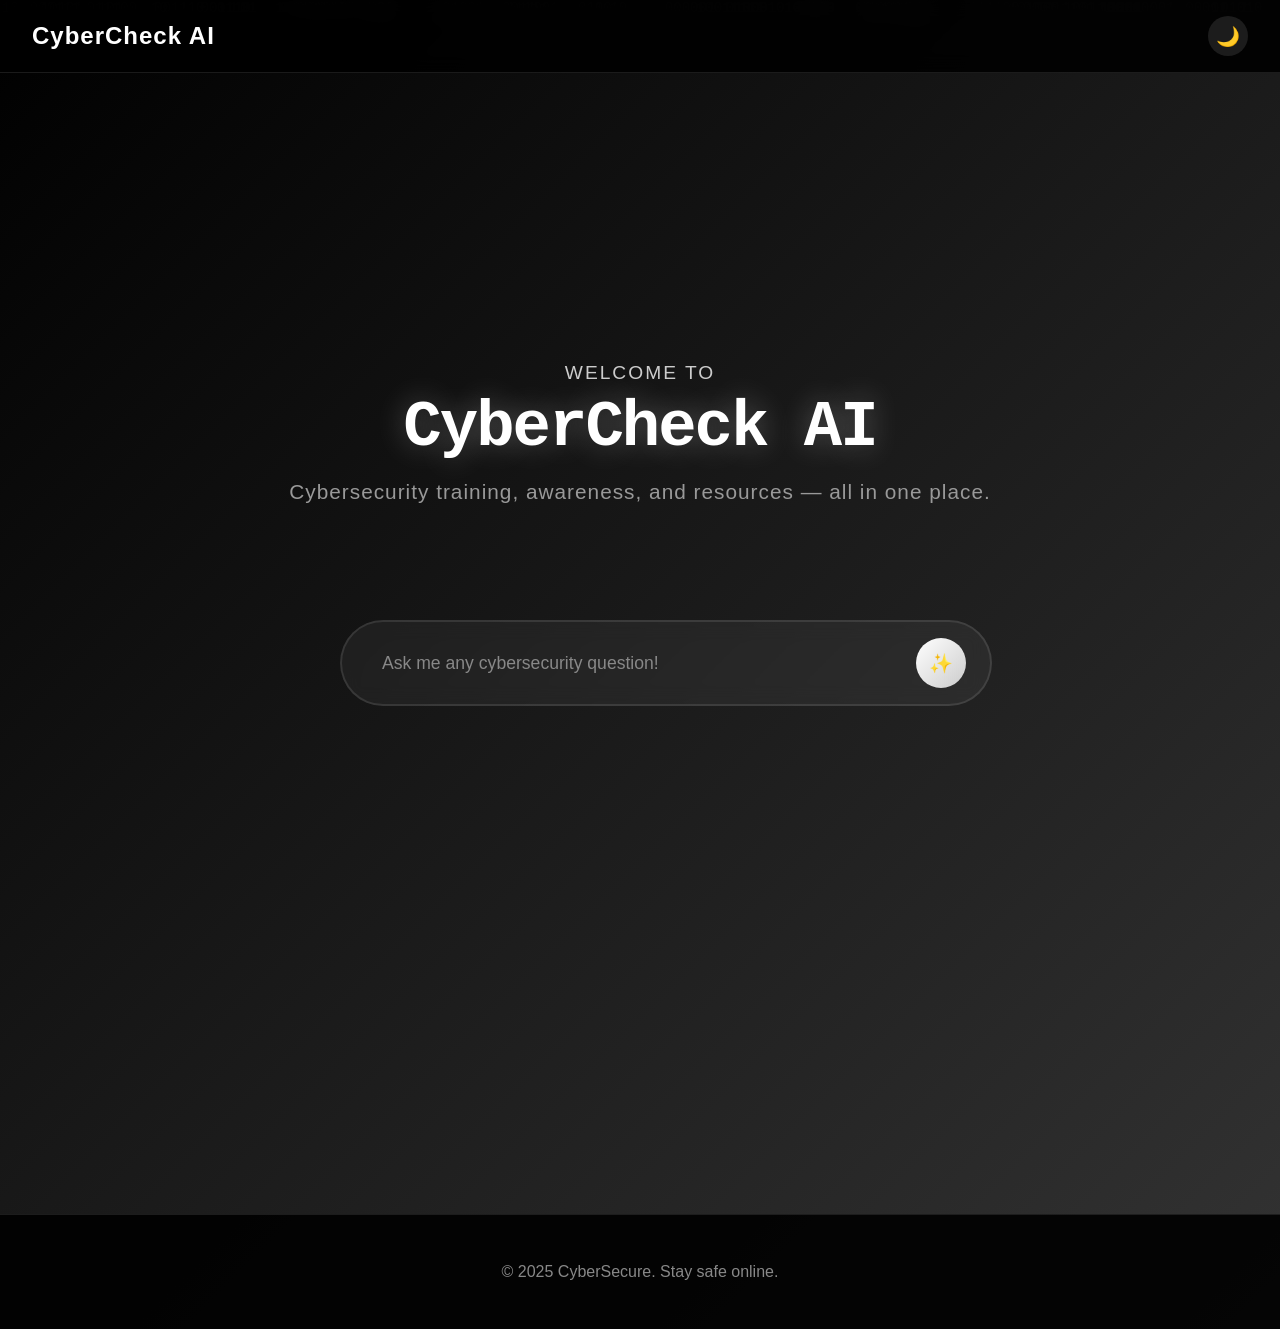
==== commit 4ee1df09: "Add files via upload" ====
--- a/index.html
+++ b/index.html
@@ -1,129 +1,55 @@
-<!DOCTYPE html>
-<html lang="en">
-<head>
-    <meta charset="UTF-8">
-    <meta name="viewport" content="width=device-width, initial-scale=1.0">
-    <title>Cyber Security Insights</title>
-    <link rel="stylesheet" href="css.css">
-</head>
-<body>
-    <header>
-        <nav class="navbar">
-            <div class="navbar-logo">CyberCheck AI</div>
-            <ul class="navbar-menu">
-                <li><a href="articles.html">Articles</a></li>
-                <li><a href="attacks.html">Cyber Attacks</a></li>
-                <li><a href="tools.html">Security Tools</a></li>
-                <li><a href="viruses.html">Viruses</a></li>
-                <li><a href="resources.html">Resources</a></li>
-            </ul>
-            <div class="navbar-controls">
-                <button id="theme-toggle" class="theme-toggle" title="Toggle Dark/Light Mode">
-                    <span class="theme-icon">🌙</span>
-                </button>
-                <button id="music-toggle" class="music-toggle" title="Toggle Mouse Trail">
-                    <span class="music-icon">�</span>
-                </button>
-                <div class="navbar-dropdown">
-                    <button class="dropdown-btn">More ▾</button>
-                    <div class="dropdown-content">
-                        <a href="#about">About</a>
-                        <a href="#tools">Tools</a>
-                        <a href="#contact">Contact</a>
-                    </div>
-                </div>
-            </div>
-        </nav>
-    </header>
-    <main>
-        <section class="hero">
-            <div class="main-title">
-                <div class="brand">Welcome to</div>
-                <h1 class="cyber-title">CyberCheck AI</h1>
-                <p class="subtitle">Cybersecurity training, awareness, and resources — all in one place.</p>
-            </div>
-            <div class="search-container">
-                <div class="ai-search-bar">
-                    <input type="text" id="ai-search" placeholder="Ask me any cybersecurity question!">
-                    <button id="search-btn" class="ai-search-btn"><span>✨</span></button>
-                </div>
-                <div id="ai-response" class="ai-response"></div>
-            </div>
-            <div class="stats-cards">
-                <div class="stats-card threat">
-                    <div class="stats-icon">&#9888;</div>
-                    <div class="stats-main">2.3M</div>
-                    <div class="stats-label">Active Threats</div>
-                    <div class="stats-change up">+12%</div>
-                </div>
-                <div class="stats-card users">
-                    <div class="stats-icon">&#128100;</div>
-                    <div class="stats-main">50K+</div>
-                    <div class="stats-label">Protected Users</div>
-                    <div class="stats-change down">+28%</div>
-                </div>
-                <div class="stats-card funfact">
-                    <div class="stats-icon">&#128161;</div>
-                    <div class="stats-main">95%</div>
-                    <div class="stats-label">Attacks Prevented by AI</div>
-                    <div class="stats-change up">Fun Fact</div>
-                </div>
-                <div class="stats-card percentage">
-                    <div class="stats-icon">&#128202;</div>
-                    <div class="stats-main">72%</div>
-                    <div class="stats-label">Phishing Attempts</div>
-                    <div class="stats-change up">Detected</div>
-                </div>
-            </div>
-            <div class="quick-actions">
-                <h2>Quick Actions</h2>
-                <div class="actions-grid">
-                    <a href="#" class="action-card ai-assistant">
-                        <div class="action-icon">&#128274;</div>
-                        <div class="action-title">AI Security Assistant</div>
-                        <div class="action-desc">Get instant answers to your cybersecurity questions</div>
-                    </a>
-                    <a href="articles.html" class="action-card articles">
-                        <div class="action-icon">&#127760;</div>
-                        <div class="action-title">Latest Articles</div>
-                        <div class="action-desc">Stay updated with cybersecurity news and insights</div>
-                    </a>
-                    <a href="tools.html" class="action-card tools">
-                        <div class="action-icon">&#128273;</div>
-                        <div class="action-title">Security Tools</div>
-                        <div class="action-desc">Access free and recommended security tools</div>
-                    </a>
-                    <a href="resources.html" class="action-card resources">
-                        <div class="action-icon">&#128065;</div>
-                        <div class="action-title">Resources Hub</div>
-                        <div class="action-desc">Find guides, downloads, and best practices</div>
-                    </a>
-                </div>
-            </div>
-            <div class="common-questions">
-                <h2>Common Questions</h2>
-                <ul>
-                    <li>What is the most common cyber attack?</li>
-                    <li>How do I know if my device is infected?</li>
-                    <li>How can I protect my passwords?</li>
-                    <li>What is phishing and how can I avoid it?</li>
-                    <li>How do I stay safe on public Wi-Fi?</li>
-                </ul>
-            </div>
-            <div class="fun-facts">
-                <h2>Cybersecurity Fun Facts</h2>
-                <ul>
-                    <li>Every 39 seconds, a new cyber attack occurs.</li>
-                    <li>95% of cybersecurity breaches are caused by human error.</li>
-                    <li>AI can detect threats up to 10x faster than humans.</li>
-                    <li>Phishing is the most common cyber crime worldwide.</li>
-                </ul>
-            </div>
-        </section>
-    </main>
-    <footer class="footer">
-        <p>&copy; 2025 CyberSecure. Stay safe online.</p>
-    </footer>
-    <script src="javascript.js"></script>
-</body>
-</html>
+<!DOCTYPE html>
+<html lang="en">
+<head>
+    <meta charset="UTF-8">
+    <meta name="viewport" content="width=device-width, initial-scale=1.0">
+    <title>Cyber Security Insights</title>
+    <link rel="stylesheet" href="css.css">
+</head>
+<body>
+    <header>
+        <nav class="navbar">
+            <div class="navbar-logo">CyberCheck AI</div>
+            <ul class="navbar-menu">
+            </ul>
+            <div class="navbar-controls">
+                <button id="theme-toggle" class="theme-toggle" title="Toggle Dark/Light Mode">
+                    <span class="theme-icon">🌙</span>
+                </button>
+            </div>
+        </nav>
+    </header>
+    <main>
+        <section class="hero">
+            <div class="main-title">
+                <div class="brand">Welcome to</div>
+                <h1 class="cyber-title">CyberCheck AI</h1>
+                <p class="subtitle">Cybersecurity training, awareness, and resources — all in one place.</p>
+            </div>
+            <div class="search-container">
+                <div class="ai-search-bar">
+                    <input type="text" id="ai-search" placeholder="Ask me any cybersecurity question!">
+                    <button id="search-btn" class="ai-search-btn"><span>✨</span></button>
+                </div>
+                <div class="esc-hint-container">
+                    <div id="esc-progress" class="esc-progress">
+                        <svg class="progress-circle" viewBox="0 0 100 100">
+                            <circle class="progress-circle-bg" cx="50" cy="50" r="45"></circle>
+                            <circle class="progress-circle-fill" cx="50" cy="50" r="45"></circle>
+                        </svg>
+                    </div>
+                    <div id="esc-hint" class="esc-hint">Hold "ESC" to go back to main screen</div>
+                </div>
+                <div id="ai-response" class="ai-response"></div>
+            </div>
+            <div id="question-suggestions" class="question-suggestions">
+                <div class="suggestion-text"></div>
+            </div>
+        </section>
+    </main>
+    <footer class="footer">
+        <p>&copy; 2025 CyberSecure. Stay safe online.</p>
+    </footer>
+    <script src="javascript.js"></script>
+</body>
+</html>
--- a/css.css
+++ b/css.css
@@ -1,2440 +1,2618 @@
-/* Modern Black & White Cybersecurity Website */
-body {
-    margin: 0;
-    font-family: 'Inter', 'Segoe UI', 'Roboto', sans-serif;
-    background: linear-gradient(135deg, #000000 0%, #1a1a1a 50%, #333333 100%);
-    min-height: 100vh;
-    color: #ffffff;
-    overflow-x: hidden;
-    position: relative;
-}
-
-/* Binary Background Animation */
-.binary-bg {
-    position: fixed;
-    top: 0;
-    left: 0;
-    width: 100%;
-    height: 100%;
-    z-index: -1;
-    overflow: hidden;
-    opacity: 0.1;
-}
-
-.binary-code {
-    position: absolute;
-    font-family: 'Courier New', monospace;
-    font-size: 14px;
-    color: #ffffff;
-    white-space: nowrap;
-    animation: fallDown 10s linear infinite;
-}
-
-.tool-card::before {
-    content: '';
-    position: absolute;
-    top: 0;
-    left: -100%;
-    width: 100%;
-    height: 100%;
-    background: linear-gradient(90deg, transparent, rgba(255, 255, 255, 0.05), transparent);
-    transition: left 0.5s ease;
-}
-
-.tool-card:hover::before {
-    left: 100%;
-}
-
-.tool-icon {
-    font-size: 3rem;
-    text-align: center;
-    margin-bottom: 10px;
-    filter: drop-shadow(0 0 10px rgba(255, 255, 255, 0.3));
-}
-
-.tool-info {
-    flex: 1;
-    display: flex;
-    flex-direction: column;
-    gap: 10px;
-}
-
-.tool-name {
-    color: #fff;
-    font-size: 1.3rem;
-    font-weight: 600;
-    margin: 0;
-    text-align: center;
-}
-
-.tool-description {
-    color: #ccc;
-    font-size: 0.95rem;
-    line-height: 1.5;
-    margin: 0;
-    text-align: center;
-}
-
-.tool-features {
-    display: flex;
-    flex-wrap: wrap;
-    gap: 8px;
-    justify-content: center;
-    margin: 10px 0;
-}
-
-.feature-tag {
-    background: linear-gradient(45deg, #333, #555);
-    color: #fff;
-    padding: 4px 12px;
-    border-radius: 20px;
-    font-size: 0.8rem;
-    border: 1px solid #666;
-    font-weight: 500;
-}
-
-.download-btn {
-    background: linear-gradient(135deg, #000, #333);
-    color: #fff;
-    text-decoration: none;
-    padding: 12px 24px;
-    border-radius: 8px;
-    text-align: center;
-    font-weight: 600;
-    border: 2px solid #fff;
-    transition: all 0.3s ease;
-    display: flex;
-    align-items: center;
-    justify-content: center;
-    gap: 8px;
-    margin-top: auto;
-}
-
-.download-btn:hover {
-    background: linear-gradient(135deg, #fff, #ccc);
-    color: #000;
-    transform: scale(1.05);
-    box-shadow: 0 5px 20px rgba(255, 255, 255, 0.3);
-}
-
-.download-icon {
-    font-size: 1.1rem;
-}
-
-.security-tips {
-    margin-top: 50px;
-    padding-top: 30px;
-    border-top: 1px solid #333;
-}
-
-.tips-grid {
-    display: grid;
-    grid-template-columns: repeat(auto-fit, minmax(250px, 1fr));
-    gap: 20px;
-    margin: 20px 0;
-}
-
-.tip-card {
-    background: linear-gradient(135deg, rgba(0, 0, 0, 0.6), rgba(20, 20, 20, 0.6));
-    border: 1px solid #444;
-    border-radius: 10px;
-    padding: 20px;
-    transition: all 0.3s ease;
-}
-
-.tip-card:hover {
-    border-color: #fff;
-    background: linear-gradient(135deg, rgba(10, 10, 10, 0.8), rgba(30, 30, 30, 0.8));
-}
-
-.tip-card h4 {
-    color: #fff;
-    margin: 0 0 10px 0;
-    font-size: 1.1rem;
-}
-
-.tip-card p {
-    color: #ccc;
-    margin: 0;
-    font-size: 0.9rem;
-    line-height: 1.4;
-}
-
-/* Light mode styles for tools */
-.light-mode .tool-card {
-    background: linear-gradient(135deg, rgba(255, 255, 255, 0.9), rgba(240, 240, 240, 0.9));
-    border-color: #ddd;
-    color: #333;
-}
-
-.light-mode .tool-card:hover {
-    border-color: #000;
-    box-shadow: 0 10px 30px rgba(0, 0, 0, 0.1);
-}
-
-.light-mode .tool-name {
-    color: #333;
-}
-
-.light-mode .tool-description {
-    color: #666;
-}
-
-.light-mode .feature-tag {
-    background: linear-gradient(45deg, #e0e0e0, #f0f0f0);
-    color: #333;
-    border-color: #ccc;
-}
-
-.light-mode .download-btn {
-    background: linear-gradient(135deg, #fff, #f0f0f0);
-    color: #333;
-    border-color: #333;
-}
-
-.light-mode .download-btn:hover {
-    background: linear-gradient(135deg, #333, #555);
-    color: #fff;
-    box-shadow: 0 5px 20px rgba(0, 0, 0, 0.2);
-}
-
-.light-mode .tip-card {
-    background: linear-gradient(135deg, rgba(255, 255, 255, 0.8), rgba(245, 245, 245, 0.8));
-    border-color: #ddd;
-}
-
-.light-mode .tip-card:hover {
-    border-color: #333;
-    background: linear-gradient(135deg, rgba(250, 250, 250, 0.9), rgba(240, 240, 240, 0.9));
-}
-
-.light-mode .tip-card h4 {
-    color: #333;
-}
-
-.light-mode .tip-card p {
-    color: #666;
-}
-
-.light-mode .security-tips {
-    border-top-color: #ddd;
-}
-
-/* Price tag styles */
-.price-tag {
-    padding: 4px 8px;
-    border-radius: 12px;
-    font-size: 0.8em;
-    font-weight: bold;
-    margin: 2px;
-    display: inline-block;
-}
-
-.price-tag.free {
-    background: linear-gradient(135deg, #00ff88, #00cc66);
-    color: #000;
-}
-
-.price-tag.freemium {
-    background: linear-gradient(135deg, #00bfff, #0088cc);
-    color: white;
-}
-
-.price-tag.paid {
-    background: linear-gradient(135deg, #ffd700, #ffb347);
-    color: #000;
-}
-
-/* Premium download button styling */
-.download-btn.premium {
-    background: linear-gradient(135deg, #ffd700, #ffb347);
-    color: #000;
-}
-
-.download-btn.premium:hover {
-    background: linear-gradient(135deg, #ffb347, #ff8c00);
-}
-
-/* Light mode price tag styles */
-.light-mode .price-tag.free {
-    background: linear-gradient(135deg, #28a745, #1e7e34);
-    color: white;
-}
-
-.light-mode .price-tag.freemium {
-    background: linear-gradient(135deg, #17a2b8, #117a8b);
-    color: white;
-}
-
-.light-mode .price-tag.paid {
-    background: linear-gradient(135deg, #ffc107, #e0a800);
-    color: #212529;
-}
-
-.light-mode .download-btn.premium {
-    background: linear-gradient(135deg, #ffc107, #e0a800);
-    color: #212529;
-}
-
-.light-mode .download-btn.premium:hover {
-    background: linear-gradient(135deg, #e0a800, #d39e00);
-}
-
-/* Expertise Areas Styling */
-.expertise-areas {
-    margin: 2rem 0;
-}
-
-.expertise-areas h3 {
-    text-align: center;
-    margin-bottom: 1.5rem;
-    color: var(--text-primary);
-    font-size: 1.5rem;
-}
-
-.expertise-grid {
-    display: grid;
-    grid-template-columns: repeat(auto-fit, minmax(300px, 1fr));
-    gap: 1.5rem;
-    margin-top: 1rem;
-}
-
-.expertise-card {
-    background: var(--card-bg);
-    border: 1px solid var(--border-color);
-    border-radius: 12px;
-    padding: 1.5rem;
-    transition: all 0.3s ease;
-}
-
-.expertise-card:hover {
-    transform: translateY(-2px);
-    box-shadow: 0 8px 25px rgba(0, 0, 0, 0.15);
-    border-color: var(--accent-color);
-}
-
-.expertise-icon {
-    font-size: 2rem;
-    margin-bottom: 1rem;
-}
-
-.expertise-card h4 {
-    color: var(--text-primary);
-    margin-bottom: 0.5rem;
-    font-size: 1.2rem;
-}
-
-.expertise-card p {
-    color: var(--text-secondary);
-    line-height: 1.6;
-    font-size: 0.95rem;
-}
-
-/* Certifications Section */
-.certifications-section {
-    margin: 2rem 0;
-}
-
-.certifications-section h3 {
-    text-align: center;
-    margin-bottom: 1.5rem;
-    color: var(--text-primary);
-    font-size: 1.5rem;
-}
-
-.certifications-grid {
-    display: grid;
-    grid-template-columns: repeat(auto-fit, minmax(200px, 1fr));
-    gap: 1rem;
-    margin-top: 1rem;
-}
-
-.cert-badge {
-    background: var(--card-bg);
-    border: 1px solid var(--border-color);
-    border-radius: 8px;
-    padding: 1rem;
-    display: flex;
-    align-items: center;
-    gap: 0.5rem;
-    transition: all 0.3s ease;
-}
-
-.cert-badge:hover {
-    transform: translateY(-2px);
-    box-shadow: 0 4px 15px rgba(0, 0, 0, 0.1);
-    border-color: var(--accent-color);
-}
-
-.cert-icon {
-    font-size: 1.5rem;
-}
-
-.cert-badge span {
-    color: var(--text-primary);
-    font-weight: 500;
-}
-
-/* Response Times Section */
-.response-times {
-    margin: 2rem 0;
-    padding: 2rem;
-    background: var(--card-bg);
-    border: 1px solid var(--border-color);
-    border-radius: 12px;
-}
-
-.response-times h2 {
-    text-align: center;
-    margin-bottom: 1.5rem;
-    color: var(--text-primary);
-}
-
-.response-grid {
-    display: grid;
-    grid-template-columns: repeat(auto-fit, minmax(200px, 1fr));
-    gap: 1.5rem;
-}
-
-.response-item {
-    text-align: center;
-    padding: 1rem;
-    background: var(--bg-secondary);
-    border-radius: 8px;
-    border: 1px solid var(--border-color);
-    transition: all 0.3s ease;
-}
-
-.response-item:hover {
-    transform: translateY(-2px);
-    border-color: var(--accent-color);
-}
-
-.response-icon {
-    font-size: 2rem;
-    margin-bottom: 0.5rem;
-}
-
-.response-item h4 {
-    color: var(--text-primary);
-    margin-bottom: 0.5rem;
-    font-size: 1rem;
-}
-
-.response-time {
-    color: var(--accent-color);
-    font-weight: bold;
-    font-size: 1.2rem;
-}
-
-/* Enhanced social links */
-.social-link {
-    display: inline-block;
-    margin: 0.25rem 0.5rem;
-    padding: 0.5rem 1rem;
-    background: var(--card-bg);
-    border: 1px solid var(--border-color);
-    border-radius: 6px;
-    color: var(--text-primary);
-    text-decoration: none;
-    transition: all 0.3s ease;
-    font-size: 0.9rem;
-}
-
-.social-link:hover {
-    background: var(--accent-color);
-    color: white;
-    transform: translateY(-1px);
-}
-
-/* CSS Variables for consistency */
-:root {
-    --text-primary: #ffffff;
-    --text-secondary: #cccccc;
-    --card-bg: linear-gradient(135deg, #1a1a1a 0%, #2a2a2a 100%);
-    --border-color: #333333;
-    --accent-color: #00ff00;
-    --bg-secondary: rgba(255, 255, 255, 0.05);
-}
-
-body.light-mode {
-    --text-primary: #212529;
-    --text-secondary: #495057;
-    --card-bg: linear-gradient(135deg, #f8f9fa 0%, #e9ecef 100%);
-    --border-color: #dee2e6;
-    --accent-color: #007bff;
-    --bg-secondary: rgba(0, 0, 0, 0.05);
-}
-
-/* Loading animations for tools */
-@keyframes toolCardLoad {
-    from {
-        opacity: 0;
-        transform: translateY(20px);
-    }
-    to {
-        opacity: 1;
-        transform: translateY(0);
-    }
-}
-
-.tool-card {
-    animation: toolCardLoad 0.6s ease-out;
-}
-
-.tool-card:nth-child(1) { animation-delay: 0.1s; }
-.tool-card:nth-child(2) { animation-delay: 0.2s; }
-.tool-card:nth-child(3) { animation-delay: 0.3s; }
-.tool-card:nth-child(4) { animation-delay: 0.4s; }
-.tool-card:nth-child(5) { animation-delay: 0.5s; }
-.tool-card:nth-child(6) { animation-delay: 0.6s; }
-.tool-card:nth-child(7) { animation-delay: 0.7s; }
-.tool-card:nth-child(8) { animation-delay: 0.8s; }
-
-.binary-code {
-    position: absolute;
-    font-family: 'Courier New', monospace;
-    font-size: 14px;
-    color: #ffffff;
-    white-space: nowrap;
-    animation: fallDown 10s linear infinite;
-}
-
-@keyframes fallDown {
-    0% {
-        transform: translateY(-100vh);
-        opacity: 0;
-    }
-    10% {
-        opacity: 1;
-    }
-    90% {
-        opacity: 1;
-    }
-    100% {
-        transform: translateY(100vh);
-        opacity: 0;
-    }
-}
-
-/* Navigation */
-.navbar {
-    display: flex;
-    justify-content: space-between;
-    align-items: center;
-    padding: 1rem 2rem;
-    background: rgba(0, 0, 0, 0.9);
-    backdrop-filter: blur(10px);
-    border-bottom: 1px solid rgba(255, 255, 255, 0.1);
-    position: fixed;
-    top: 0;
-    width: 100%;
-    z-index: 1000;
-    box-sizing: border-box;
-}
-
-.navbar-logo {
-    font-size: 1.5rem;
-    font-weight: 700;
-    color: #ffffff;
-    letter-spacing: 1px;
-}
-
-.navbar-menu {
-    display: flex;
-    list-style: none;
-    margin: 0;
-    padding: 0;
-    gap: 2rem;
-}
-
-.navbar-menu li a {
-    color: #cccccc;
-    text-decoration: none;
-    font-weight: 500;
-    transition: all 0.3s ease;
-    padding: 0.5rem 1rem;
-    border-radius: 4px;
-}
-
-.navbar-menu li a:hover {
-    color: #ffffff;
-    background: rgba(255, 255, 255, 0.1);
-}
-
-.navbar-controls {
-    display: flex;
-    align-items: center;
-    gap: 1rem;
-}
-
-.theme-toggle, .music-toggle {
-    background: rgba(255, 255, 255, 0.1);
-    color: #ffffff;
-    border: none;
-    border-radius: 50%;
-    width: 40px;
-    height: 40px;
-    display: flex;
-    align-items: center;
-    justify-content: center;
-    cursor: pointer;
-    transition: all 0.3s ease;
-    font-size: 1.2rem;
-}
-
-.theme-toggle:hover, .music-toggle:hover {
-    background: rgba(255, 255, 255, 0.2);
-    transform: scale(1.1);
-}
-
-.music-toggle.playing {
-    background: rgba(255, 255, 255, 0.3);
-    animation: pulse 2s infinite;
-}
-
-@keyframes pulse {
-    0%, 100% { transform: scale(1); opacity: 1; }
-    50% { transform: scale(1.05); opacity: 0.8; }
-}
-
-.navbar-dropdown {
-    position: relative;
-}
-
-.dropdown-btn {
-    background: rgba(255, 255, 255, 0.1);
-    color: #ffffff;
-    border: none;
-    padding: 0.5rem 1rem;
-    border-radius: 4px;
-    cursor: pointer;
-    font-weight: 500;
-    transition: all 0.3s ease;
-}
-
-.dropdown-btn:hover {
-    background: rgba(255, 255, 255, 0.2);
-}
-
-.dropdown-content {
-    position: absolute;
-    top: 100%;
-    right: 0;
-    background: rgba(0, 0, 0, 0.95);
-    backdrop-filter: blur(10px);
-    border: 1px solid rgba(255, 255, 255, 0.1);
-    border-radius: 8px;
-    min-width: 160px;
-    opacity: 0;
-    visibility: hidden;
-    transform: translateY(-10px);
-    transition: all 0.3s ease;
-    margin-top: 0.5rem;
-}
-
-.navbar-dropdown:hover .dropdown-content {
-    opacity: 1;
-    visibility: visible;
-    transform: translateY(0);
-}
-
-.dropdown-content a {
-    display: block;
-    padding: 0.75rem 1rem;
-    color: #cccccc;
-    text-decoration: none;
-    transition: all 0.3s ease;
-    border-bottom: 1px solid rgba(255, 255, 255, 0.1);
-}
-
-.dropdown-content a:last-child {
-    border-bottom: none;
-}
-
-.dropdown-content a:hover {
-    background: rgba(255, 255, 255, 0.1);
-    color: #ffffff;
-}
-
-/* Main Content */
-.hero {
-    min-height: 100vh;
-    display: flex;
-    flex-direction: column;
-    justify-content: center;
-    align-items: center;
-    text-align: center;
-    padding: 2rem;
-    padding-top: 100px;
-    position: relative;
-}
-
-.main-title {
-    margin-bottom: 3rem;
-    z-index: 1;
-}
-
-.brand {
-    font-size: 1.2rem;
-    color: #cccccc;
-    font-weight: 400;
-    margin-bottom: 0.5rem;
-    letter-spacing: 2px;
-    text-transform: uppercase;
-}
-
-.cyber-title {
-    font-size: 4rem;
-    font-weight: 800;
-    color: #ffffff;
-    margin: 0;
-    letter-spacing: -2px;
-    text-shadow: 0 0 30px rgba(255, 255, 255, 0.3);
-    font-family: 'Inter', sans-serif;
-}
-
-.subtitle {
-    font-size: 1.3rem;
-    color: #999999;
-    margin-top: 1rem;
-    font-weight: 300;
-    letter-spacing: 1px;
-}
-
-/* AI Search Bar Container */
-.search-container {
-    position: relative;
-    width: 100%;
-    max-width: 600px;
-    margin: 2rem auto;
-    z-index: 10;
-}
-
-.ai-search-bar {
-    display: flex;
-    align-items: center;
-    background: rgba(255, 255, 255, 0.05);
-    border: 2px solid rgba(255, 255, 255, 0.1);
-    border-radius: 50px;
-    padding: 1rem 1.5rem;
-    backdrop-filter: blur(10px);
-    transition: all 0.3s ease;
-    position: relative;
-}
-
-.ai-search-bar:hover {
-    border-color: rgba(255, 255, 255, 0.3);
-    box-shadow: 0 0 30px rgba(255, 255, 255, 0.1);
-}
-
-.ai-search-bar input {
-    flex: 1;
-    background: none;
-    border: none;
-    color: #ffffff;
-    font-size: 1.1rem;
-    outline: none;
-    padding: 0.5rem 1rem;
-    font-weight: 400;
-}
-
-.ai-search-bar input::placeholder {
-    color: #888888;
-}
-
-.ai-search-btn {
-    background: linear-gradient(135deg, #ffffff 0%, #cccccc 100%);
-    color: #000000;
-    border: none;
-    border-radius: 50%;
-    width: 50px;
-    height: 50px;
-    display: flex;
-    align-items: center;
-    justify-content: center;
-    cursor: pointer;
-    transition: all 0.3s ease;
-    font-size: 1.2rem;
-    margin-left: 1rem;
-}
-
-.ai-search-btn:hover {
-    transform: scale(1.05);
-    box-shadow: 0 0 20px rgba(255, 255, 255, 0.3);
-}
-
-/* AI Response Speech Bubble */
-.ai-response {
-    position: absolute;
-    top: 100%;
-    left: 0;
-    right: 0;
-    margin-top: 1rem;
-    background: rgba(0, 0, 0, 0.9);
-    backdrop-filter: blur(15px);
-    border: 1px solid rgba(255, 255, 255, 0.2);
-    border-radius: 20px;
-    padding: 1.5rem;
-    color: #ffffff;
-    font-size: 1rem;
-    line-height: 1.6;
-    opacity: 0;
-    transform: translateY(-20px);
-    transition: all 0.5s cubic-bezier(0.4, 0, 0.2, 1);
-    pointer-events: none;
-    max-height: 300px;
-    overflow-y: auto;
-}
-
-.ai-response.show {
-    opacity: 1;
-    transform: translateY(0);
-    pointer-events: auto;
-}
-
-.ai-response::before {
-    content: '';
-    position: absolute;
-    top: -10px;
-    left: 50%;
-    transform: translateX(-50%);
-    width: 0;
-    height: 0;
-    border-left: 10px solid transparent;
-    border-right: 10px solid transparent;
-    border-bottom: 10px solid rgba(0, 0, 0, 0.9);
-}
-
-/* Stats Cards */
-.stats-cards {
-    display: grid;
-    grid-template-columns: repeat(auto-fit, minmax(200px, 1fr));
-    gap: 1.5rem;
-    margin: 3rem 0;
-    max-width: 1000px;
-    width: 100%;
-}
-
-.stats-card {
-    background: rgba(255, 255, 255, 0.05);
-    border: 1px solid rgba(255, 255, 255, 0.1);
-    border-radius: 16px;
-    padding: 2rem;
-    text-align: center;
-    backdrop-filter: blur(10px);
-    transition: all 0.3s ease;
-}
-
-.stats-card:hover {
-    transform: translateY(-5px);
-    border-color: rgba(255, 255, 255, 0.3);
-    box-shadow: 0 20px 40px rgba(0, 0, 0, 0.3);
-}
-
-.stats-icon {
-    font-size: 2rem;
-    margin-bottom: 1rem;
-    opacity: 0.8;
-}
-
-.stats-main {
-    font-size: 2.5rem;
-    font-weight: 700;
-    color: #ffffff;
-    margin-bottom: 0.5rem;
-}
-
-.stats-label {
-    font-size: 0.9rem;
-    color: #cccccc;
-    font-weight: 400;
-    margin-bottom: 0.5rem;
-}
-
-.stats-change {
-    font-size: 0.8rem;
-    padding: 0.25rem 0.5rem;
-    border-radius: 12px;
-    font-weight: 500;
-    background: rgba(255, 255, 255, 0.1);
-    color: #ffffff;
-    display: inline-block;
-}
-
-/* Quick Actions */
-.quick-actions {
-    margin: 4rem 0;
-    max-width: 1000px;
-    width: 100%;
-}
-
-.quick-actions h2 {
-    text-align: center;
-    font-size: 2rem;
-    font-weight: 600;
-    margin-bottom: 2rem;
-    color: #ffffff;
-}
-
-.actions-grid {
-    display: grid;
-    grid-template-columns: repeat(auto-fit, minmax(240px, 1fr));
-    gap: 1.5rem;
-}
-
-.action-card {
-    background: rgba(255, 255, 255, 0.05);
-    border: 1px solid rgba(255, 255, 255, 0.1);
-    border-radius: 16px;
-    padding: 2rem;
-    text-align: center;
-    text-decoration: none;
-    color: #ffffff;
-    transition: all 0.3s ease;
-    backdrop-filter: blur(10px);
-}
-
-.action-card:hover {
-    transform: translateY(-5px);
-    border-color: rgba(255, 255, 255, 0.3);
-    box-shadow: 0 20px 40px rgba(0, 0, 0, 0.3);
-    color: #ffffff;
-}
-
-.action-icon {
-    font-size: 2.5rem;
-    margin-bottom: 1rem;
-    opacity: 0.8;
-}
-
-.action-title {
-    font-size: 1.2rem;
-    font-weight: 600;
-    margin-bottom: 0.5rem;
-}
-
-.action-desc {
-    font-size: 0.9rem;
-    color: #cccccc;
-    line-height: 1.4;
-}
-
-/* Common Questions & Fun Facts */
-.common-questions, .fun-facts {
-    margin: 3rem 0;
-    max-width: 800px;
-    width: 100%;
-    background: rgba(255, 255, 255, 0.03);
-    border: 1px solid rgba(255, 255, 255, 0.1);
-    border-radius: 16px;
-    padding: 2rem;
-    backdrop-filter: blur(10px);
-}
-
-.common-questions h2, .fun-facts h2 {
-    font-size: 1.5rem;
-    font-weight: 600;
-    margin-bottom: 1.5rem;
-    color: #ffffff;
-    text-align: center;
-}
-
-.common-questions ul, .fun-facts ul {
-    list-style: none;
-    padding: 0;
-    margin: 0;
-}
-
-.common-questions li, .fun-facts li {
-    padding: 0.75rem 0;
-    border-bottom: 1px solid rgba(255, 255, 255, 0.1);
-    color: #cccccc;
-    line-height: 1.5;
-}
-
-.common-questions li:last-child, .fun-facts li:last-child {
-    border-bottom: none;
-}
-
-/* Binary Trail Effect */
-.binary-trail {
-    position: fixed;
-    pointer-events: none;
-    font-family: 'Courier New', monospace;
-    font-size: 12px;
-    color: rgba(255, 255, 255, 0.6);
-    z-index: 5;
-    animation: fadeTrail 1.5s ease-out forwards;
-}
-
-@keyframes fadeTrail {
-    0% {
-        opacity: 1;
-        transform: scale(1);
-    }
-    100% {
-        opacity: 0;
-        transform: scale(0.8) translateY(20px);
-    }
-}
-
-/* Content Pages */
-.content {
-    max-width: 800px;
-    margin: 2rem auto;
-    padding: 2rem;
-    background: rgba(255, 255, 255, 0.03);
-    border: 1px solid rgba(255, 255, 255, 0.1);
-    border-radius: 16px;
-    backdrop-filter: blur(10px);
-}
-
-.content h2 {
-    color: #ffffff;
-    font-size: 1.8rem;
-    margin-bottom: 1.5rem;
-    font-weight: 600;
-}
-
-.content p {
-    color: #cccccc;
-    line-height: 1.6;
-    margin-bottom: 1rem;
-}
-
-.content ul {
-    list-style: none;
-    padding: 0;
-}
-
-.content li {
-    padding: 0.75rem 0;
-    border-bottom: 1px solid rgba(255, 255, 255, 0.1);
-}
-
-.content li:last-child {
-    border-bottom: none;
-}
-
-.content a {
-    color: #ffffff;
-    text-decoration: none;
-    transition: color 0.3s ease;
-}
-
-.content a:hover {
-    color: #cccccc;
-}
-
-/* Quick Links */
-.quick-links {
-    text-align: center;
-    margin: 2rem 0;
-}
-
-.quick-link {
-    display: inline-block;
-    background: rgba(255, 255, 255, 0.1);
-    color: #ffffff;
-    padding: 0.75rem 1.5rem;
-    border-radius: 25px;
-    text-decoration: none;
-    margin: 0.5rem;
-    transition: all 0.3s ease;
-    font-weight: 500;
-    border: 1px solid rgba(255, 255, 255, 0.2);
-}
-
-.quick-link:hover {
-    background: rgba(255, 255, 255, 0.2);
-    transform: translateY(-2px);
-    box-shadow: 0 10px 20px rgba(0, 0, 0, 0.2);
-    color: #ffffff;
-}
-
-/* Footer */
-.footer {
-    background: rgba(0, 0, 0, 0.9);
-    border-top: 1px solid rgba(255, 255, 255, 0.1);
-    padding: 2rem;
-    text-align: center;
-    color: #888888;
-    margin-top: 4rem;
-}
-
-/* Animations */
-@keyframes fadeInUp {
-    from {
-        opacity: 0;
-        transform: translateY(30px);
-    }
-    to {
-        opacity: 1;
-        transform: translateY(0);
-    }
-}
-
-.hero > * {
-    animation: fadeInUp 0.8s ease-out;
-}
-
-/* Responsive Design */
-@media (max-width: 768px) {
-    .navbar {
-        padding: 1rem;
-    }
-    
-    .navbar-menu {
-        display: none;
-    }
-    
-    .cyber-title {
-        font-size: 2.5rem;
-    }
-    
-    .hero {
-        padding: 1rem;
-        padding-top: 80px;
-    }
-    
-    .stats-cards {
-        grid-template-columns: 1fr;
-    }
-    
-    .actions-grid {
-        grid-template-columns: 1fr;
-    }
-    
-    .ai-search-bar {
-        padding: 0.75rem 1rem;
-    }
-    
-    .content {
-        margin: 1rem;
-        padding: 1.5rem;
-    }
-}
-
-/* Form Styling */
-form input, form textarea {
-    background: rgba(255, 255, 255, 0.05);
-    border: 1px solid rgba(255, 255, 255, 0.2);
-    color: #ffffff;
-    border-radius: 8px;
-    padding: 12px;
-    font-family: inherit;
-    transition: border-color 0.3s ease;
-}
-
-form input:focus, form textarea:focus {
-    outline: none;
-    border-color: rgba(255, 255, 255, 0.5);
-}
-
-form input::placeholder, form textarea::placeholder {
-    color: #888888;
-}
-
-/* Light Mode Styles */
-body.light-mode {
-    background: linear-gradient(135deg, #f8f9fa 0%, #e9ecef 50%, #dee2e6 100%);
-    color: #212529;
-}
-
-body.light-mode .binary-bg {
-    opacity: 0.05;
-}
-
-body.light-mode .binary-code {
-    color: #212529;
-}
-
-body.light-mode .navbar {
-    background: rgba(255, 255, 255, 0.95);
-    border-bottom: 1px solid rgba(0, 0, 0, 0.1);
-}
-
-body.light-mode .navbar-logo {
-    color: #212529;
-}
-
-body.light-mode .navbar-menu li a {
-    color: #495057;
-}
-
-body.light-mode .navbar-menu li a:hover {
-    color: #212529;
-    background: rgba(0, 0, 0, 0.1);
-}
-
-body.light-mode .theme-toggle, 
-body.light-mode .music-toggle {
-    background: rgba(0, 0, 0, 0.1);
-    color: #212529;
-}
-
-body.light-mode .theme-toggle:hover, 
-body.light-mode .music-toggle:hover {
-    background: rgba(0, 0, 0, 0.2);
-}
-
-body.light-mode .dropdown-btn {
-    background: rgba(0, 0, 0, 0.1);
-    color: #212529;
-}
-
-body.light-mode .dropdown-btn:hover {
-    background: rgba(0, 0, 0, 0.2);
-}
-
-body.light-mode .dropdown-content {
-    background: rgba(255, 255, 255, 0.95);
-    border: 1px solid rgba(0, 0, 0, 0.1);
-}
-
-body.light-mode .dropdown-content a {
-    color: #495057;
-    border-bottom: 1px solid rgba(0, 0, 0, 0.1);
-}
-
-body.light-mode .dropdown-content a:hover {
-    background: rgba(0, 0, 0, 0.1);
-    color: #212529;
-}
-
-body.light-mode .cyber-title {
-    color: #212529;
-    text-shadow: 0 0 30px rgba(0, 0, 0, 0.2);
-}
-
-body.light-mode .brand {
-    color: #495057;
-}
-
-body.light-mode .subtitle {
-    color: #6c757d;
-}
-
-body.light-mode .ai-search-bar {
-    background: rgba(255, 255, 255, 0.8);
-    border: 2px solid rgba(0, 0, 0, 0.1);
-}
-
-body.light-mode .ai-search-bar:hover {
-    border-color: rgba(0, 0, 0, 0.3);
-    box-shadow: 0 0 30px rgba(0, 0, 0, 0.1);
-}
-
-body.light-mode .ai-search-bar input {
-    color: #212529;
-}
-
-body.light-mode .ai-search-bar input::placeholder {
-    color: #6c757d;
-}
-
-body.light-mode .ai-search-btn {
-    background: linear-gradient(135deg, #212529 0%, #495057 100%);
-    color: #ffffff;
-}
-
-body.light-mode .ai-response {
-    background: rgba(255, 255, 255, 0.9);
-    border: 1px solid rgba(0, 0, 0, 0.2);
-    color: #212529;
-}
-
-body.light-mode .ai-response::before {
-    border-bottom-color: rgba(255, 255, 255, 0.9);
-}
-
-body.light-mode .stats-card {
-    background: rgba(255, 255, 255, 0.8);
-    border: 1px solid rgba(0, 0, 0, 0.1);
-}
-
-body.light-mode .stats-card:hover {
-    border-color: rgba(0, 0, 0, 0.3);
-    box-shadow: 0 20px 40px rgba(0, 0, 0, 0.15);
-}
-
-body.light-mode .stats-main {
-    color: #212529;
-}
-
-body.light-mode .stats-label {
-    color: #495057;
-}
-
-body.light-mode .stats-change {
-    background: rgba(0, 0, 0, 0.1);
-    color: #212529;
-}
-
-body.light-mode .quick-actions h2 {
-    color: #212529;
-}
-
-body.light-mode .action-card {
-    background: rgba(255, 255, 255, 0.8);
-    border: 1px solid rgba(0, 0, 0, 0.1);
-    color: #212529;
-}
-
-body.light-mode .action-card:hover {
-    border-color: rgba(0, 0, 0, 0.3);
-    box-shadow: 0 20px 40px rgba(0, 0, 0, 0.15);
-    color: #212529;
-}
-
-body.light-mode .action-desc {
-    color: #495057;
-}
-
-body.light-mode .common-questions, 
-body.light-mode .fun-facts {
-    background: rgba(255, 255, 255, 0.8);
-    border: 1px solid rgba(0, 0, 0, 0.1);
-}
-
-body.light-mode .common-questions h2, 
-body.light-mode .fun-facts h2 {
-    color: #212529;
-}
-
-body.light-mode .common-questions li, 
-body.light-mode .fun-facts li {
-    color: #495057;
-    border-bottom: 1px solid rgba(0, 0, 0, 0.1);
-}
-
-body.light-mode .content {
-    background: rgba(255, 255, 255, 0.8);
-    border: 1px solid rgba(0, 0, 0, 0.1);
-}
-
-body.light-mode .content h2 {
-    color: #212529;
-}
-
-body.light-mode .content p {
-    color: #495057;
-}
-
-body.light-mode .content li {
-    border-bottom: 1px solid rgba(0, 0, 0, 0.1);
-}
-
-body.light-mode .content a {
-    color: #212529;
-}
-
-body.light-mode .content a:hover {
-    color: #495057;
-}
-
-body.light-mode .quick-link {
-    background: rgba(0, 0, 0, 0.1);
-    color: #212529;
-    border: 1px solid rgba(0, 0, 0, 0.2);
-}
-
-body.light-mode .quick-link:hover {
-    background: rgba(0, 0, 0, 0.2);
-    color: #212529;
-}
-
-body.light-mode .footer {
-    background: rgba(255, 255, 255, 0.9);
-    border-top: 1px solid rgba(0, 0, 0, 0.1);
-    color: #6c757d;
-}
-
-body.light-mode .binary-trail {
-    color: rgba(0, 0, 0, 0.4);
-}
-
-body.light-mode form input, 
-body.light-mode form textarea {
-    background: rgba(255, 255, 255, 0.8);
-    border: 1px solid rgba(0, 0, 0, 0.2);
-    color: #212529;
-}
-
-body.light-mode form input:focus, 
-body.light-mode form textarea:focus {
-    border-color: rgba(0, 0, 0, 0.5);
-}
-
-body.light-mode form input::placeholder, 
-body.light-mode form textarea::placeholder {
-    color: #6c757d;
-}
-
-/* Article Cards Styling */
-.articles-grid {
-    display: grid;
-    grid-template-columns: repeat(auto-fit, minmax(350px, 1fr));
-    gap: 2rem;
-    margin-top: 2rem;
-}
-
-.article-card {
-    background: linear-gradient(135deg, #1a1a1a 0%, #2a2a2a 100%);
-    border: 1px solid #333;
-    border-radius: 12px;
-    padding: 1.5rem;
-    transition: all 0.3s ease;
-    cursor: pointer;
-    position: relative;
-    overflow: hidden;
-}
-
-.article-card::before {
-    content: '';
-    position: absolute;
-    top: 0;
-    left: -100%;
-    width: 100%;
-    height: 2px;
-    background: linear-gradient(90deg, transparent, #00ff00, transparent);
-    transition: left 0.3s ease;
-}
-
-.article-card:hover::before {
-    left: 100%;
-}
-
-.article-card:hover {
-    transform: translateY(-5px);
-    border-color: #00ff00;
-    box-shadow: 0 10px 30px rgba(0, 255, 0, 0.2);
-}
-
-.article-icon {
-    font-size: 2.5rem;
-    margin-bottom: 1rem;
-    text-align: center;
-}
-
-.article-title {
-    color: #fff;
-    font-size: 1.3rem;
-    font-weight: 600;
-    margin-bottom: 0.5rem;
-    line-height: 1.4;
-}
-
-.article-description {
-    color: #ccc;
-    font-size: 0.9rem;
-    line-height: 1.6;
-    margin-bottom: 1rem;
-}
-
-.article-meta {
-    display: flex;
-    gap: 1rem;
-    margin-bottom: 1.5rem;
-    font-size: 0.8rem;
-}
-
-.article-date, .article-category {
-    color: #888;
-    background: rgba(255, 255, 255, 0.1);
-    padding: 0.2rem 0.5rem;
-    border-radius: 4px;
-}
-
-.learn-more-btn {
-    display: inline-flex;
-    align-items: center;
-    gap: 0.5rem;
-    background: linear-gradient(135deg, #00ff00 0%, #00cc00 100%);
-    color: #000;
-    padding: 0.7rem 1.2rem;
-    border-radius: 8px;
-    text-decoration: none;
-    font-weight: 600;
-    font-size: 0.9rem;
-    transition: all 0.3s ease;
-    border: none;
-    cursor: pointer;
-}
-
-.learn-more-btn:hover {
-    background: linear-gradient(135deg, #00cc00 0%, #009900 100%);
-    transform: scale(1.05);
-    box-shadow: 0 5px 15px rgba(0, 255, 0, 0.3);
-}
-
-.btn-icon {
-    transition: transform 0.3s ease;
-}
-
-.learn-more-btn:hover .btn-icon {
-    transform: translateX(3px);
-}
-
-/* Light mode styles for articles */
-.light-mode .article-card {
-    background: linear-gradient(135deg, #f8f9fa 0%, #e9ecef 100%);
-    border-color: #dee2e6;
-    color: #333;
-}
-
-.light-mode .article-card:hover {
-    border-color: #007bff;
-    box-shadow: 0 10px 30px rgba(0, 123, 255, 0.2);
-}
-
-.light-mode .article-card::before {
-    background: linear-gradient(90deg, transparent, #007bff, transparent);
-}
-
-.light-mode .article-title {
-    color: #333;
-}
-
-.light-mode .article-description {
-    color: #666;
-}
-
-.light-mode .article-date,
-.light-mode .article-category {
-    color: #666;
-    background: rgba(0, 0, 0, 0.1);
-}
-
-.light-mode .learn-more-btn {
-    background: linear-gradient(135deg, #007bff 0%, #0056b3 100%);
-    color: #fff;
-}
-
-.light-mode .learn-more-btn:hover {
-    background: linear-gradient(135deg, #0056b3 0%, #004085 100%);
-    box-shadow: 0 5px 15px rgba(0, 123, 255, 0.3);
-}
-
-/* Attack Cards Styling */
-.attacks-grid {
-    display: grid;
-    grid-template-columns: repeat(auto-fit, minmax(350px, 1fr));
-    gap: 2rem;
-    margin-top: 2rem;
-}
-
-.attack-card {
-    background: linear-gradient(135deg, #1a1a1a 0%, #2a2a2a 100%);
-    border: 1px solid #333;
-    border-radius: 12px;
-    padding: 1.5rem;
-    transition: all 0.3s ease;
-    cursor: pointer;
-    position: relative;
-    overflow: hidden;
-}
-
-.attack-card::before {
-    content: '';
-    position: absolute;
-    top: 0;
-    left: -100%;
-    width: 100%;
-    height: 2px;
-    background: linear-gradient(90deg, transparent, #ff4444, transparent);
-    transition: left 0.3s ease;
-}
-
-.attack-card:hover::before {
-    left: 100%;
-}
-
-.attack-card:hover {
-    transform: translateY(-5px);
-    border-color: #ff4444;
-    box-shadow: 0 10px 30px rgba(255, 68, 68, 0.2);
-}
-
-.attack-icon {
-    font-size: 2.5rem;
-    margin-bottom: 1rem;
-    text-align: center;
-}
-
-.attack-title {
-    color: #fff;
-    font-size: 1.3rem;
-    font-weight: 600;
-    margin-bottom: 0.5rem;
-    line-height: 1.4;
-}
-
-.attack-description {
-    color: #ccc;
-    font-size: 0.9rem;
-    line-height: 1.6;
-    margin-bottom: 1rem;
-}
-
-.threat-level {
-    display: inline-block;
-    padding: 0.3rem 0.8rem;
-    border-radius: 20px;
-    font-size: 0.8rem;
-    font-weight: 600;
-    margin-bottom: 1.5rem;
-}
-
-.threat-level.critical {
-    background: rgba(255, 0, 0, 0.2);
-    color: #ff4444;
-    border: 1px solid #ff4444;
-}
-
-.threat-level.high {
-    background: rgba(255, 165, 0, 0.2);
-    color: #ffa500;
-    border: 1px solid #ffa500;
-}
-
-.threat-level.medium {
-    background: rgba(255, 255, 0, 0.2);
-    color: #ffff00;
-    border: 1px solid #ffff00;
-}
-
-/* Light mode styles for attacks */
-.light-mode .attack-card {
-    background: linear-gradient(135deg, #f8f9fa 0%, #e9ecef 100%);
-    border-color: #dee2e6;
-    color: #333;
-}
-
-.light-mode .attack-card:hover {
-    border-color: #dc3545;
-    box-shadow: 0 10px 30px rgba(220, 53, 69, 0.2);
-}
-
-.light-mode .attack-card::before {
-    background: linear-gradient(90deg, transparent, #dc3545, transparent);
-}
-
-.light-mode .attack-title {
-    color: #333;
-}
-
-.light-mode .attack-description {
-    color: #666;
-}
-
-.light-mode .threat-level.critical {
-    background: rgba(220, 53, 69, 0.1);
-    color: #dc3545;
-    border-color: #dc3545;
-}
-
-.light-mode .threat-level.high {
-    background: rgba(255, 193, 7, 0.1);
-    color: #fd7e14;
-    border-color: #fd7e14;
-}
-
-.light-mode .threat-level.medium {
-    background: rgba(255, 193, 7, 0.1);
-    color: #ffc107;
-    border-color: #ffc107;
-}
-
-/* Virus Cards Styling */
-.viruses-grid {
-    display: grid;
-    grid-template-columns: repeat(auto-fit, minmax(350px, 1fr));
-    gap: 2rem;
-    margin-top: 2rem;
-}
-
-.virus-card {
-    background: linear-gradient(135deg, #1a1a1a 0%, #2a2a2a 100%);
-    border: 1px solid #333;
-    border-radius: 12px;
-    padding: 1.5rem;
-    transition: all 0.3s ease;
-    cursor: pointer;
-    position: relative;
-    overflow: hidden;
-}
-
-.virus-card::before {
-    content: '';
-    position: absolute;
-    top: 0;
-    left: -100%;
-    width: 100%;
-    height: 2px;
-    background: linear-gradient(90deg, transparent, #9400d3, transparent);
-    transition: left 0.3s ease;
-}
-
-.virus-card:hover::before {
-    left: 100%;
-}
-
-.virus-card:hover {
-    transform: translateY(-5px);
-    border-color: #9400d3;
-    box-shadow: 0 10px 30px rgba(148, 0, 211, 0.2);
-}
-
-.virus-icon {
-    font-size: 2.5rem;
-    margin-bottom: 1rem;
-    text-align: center;
-}
-
-.virus-title {
-    color: #fff;
-    font-size: 1.3rem;
-    font-weight: 600;
-    margin-bottom: 0.5rem;
-    line-height: 1.4;
-}
-
-.virus-description {
-    color: #ccc;
-    font-size: 0.9rem;
-    line-height: 1.6;
-    margin-bottom: 1rem;
-}
-
-.severity-level {
-    display: inline-block;
-    padding: 0.3rem 0.8rem;
-    border-radius: 20px;
-    font-size: 0.8rem;
-    font-weight: 600;
-    margin-bottom: 1.5rem;
-}
-
-.severity-level.critical {
-    background: rgba(255, 0, 0, 0.2);
-    color: #ff4444;
-    border: 1px solid #ff4444;
-}
-
-.severity-level.high {
-    background: rgba(255, 165, 0, 0.2);
-    color: #ffa500;
-    border: 1px solid #ffa500;
-}
-
-.severity-level.medium {
-    background: rgba(255, 255, 0, 0.2);
-    color: #ffff00;
-    border: 1px solid #ffff00;
-}
-
-/* Light mode styles for viruses */
-.light-mode .virus-card {
-    background: linear-gradient(135deg, #f8f9fa 0%, #e9ecef 100%);
-    border-color: #dee2e6;
-    color: #333;
-}
-
-.light-mode .virus-card:hover {
-    border-color: #6f42c1;
-    box-shadow: 0 10px 30px rgba(111, 66, 193, 0.2);
-}
-
-.light-mode .virus-card::before {
-    background: linear-gradient(90deg, transparent, #6f42c1, transparent);
-}
-
-.light-mode .virus-title {
-    color: #333;
-}
-
-.light-mode .virus-description {
-    color: #666;
-}
-
-.light-mode .severity-level.critical {
-    background: rgba(220, 53, 69, 0.1);
-    color: #dc3545;
-    border-color: #dc3545;
-}
-
-.light-mode .severity-level.high {
-    background: rgba(255, 193, 7, 0.1);
-    color: #fd7e14;
-    border-color: #fd7e14;
-}
-
-.light-mode .severity-level.medium {
-    background: rgba(255, 193, 7, 0.1);
-    color: #ffc107;
-    border-color: #ffc107;
-}
-
-/* Resource Cards Styling */
-.resources-grid {
-    display: grid;
-    grid-template-columns: repeat(auto-fit, minmax(350px, 1fr));
-    gap: 2rem;
-    margin-top: 2rem;
-}
-
-.resource-card {
-    background: linear-gradient(135deg, #1a1a1a 0%, #2a2a2a 100%);
-    border: 1px solid #333;
-    border-radius: 12px;
-    padding: 1.5rem;
-    transition: all 0.3s ease;
-    cursor: pointer;
-    position: relative;
-    overflow: hidden;
-}
-
-.resource-card::before {
-    content: '';
-    position: absolute;
-    top: 0;
-    left: -100%;
-    width: 100%;
-    height: 2px;
-    background: linear-gradient(90deg, transparent, #4a90e2, transparent);
-    transition: left 0.3s ease;
-}
-
-.resource-card:hover::before {
-    left: 100%;
-}
-
-.resource-card:hover {
-    transform: translateY(-5px);
-    border-color: #4a90e2;
-    box-shadow: 0 10px 30px rgba(74, 144, 226, 0.2);
-}
-
-.resource-icon {
-    font-size: 2.5rem;
-    margin-bottom: 1rem;
-    text-align: center;
-}
-
-.resource-title {
-    color: #fff;
-    font-size: 1.3rem;
-    font-weight: 600;
-    margin-bottom: 0.5rem;
-    line-height: 1.4;
-}
-
-.resource-description {
-    color: #ccc;
-    font-size: 0.9rem;
-    line-height: 1.6;
-    margin-bottom: 1rem;
-}
-
-.resource-type {
-    display: inline-block;
-    padding: 0.3rem 0.8rem;
-    border-radius: 20px;
-    font-size: 0.8rem;
-    font-weight: 600;
-    margin-bottom: 1.5rem;
-    background: rgba(74, 144, 226, 0.2);
-    color: #4a90e2;
-    border: 1px solid #4a90e2;
-}
-
-/* Light mode styles for resources */
-.light-mode .resource-card {
-    background: linear-gradient(135deg, #f8f9fa 0%, #e9ecef 100%);
-    border-color: #dee2e6;
-    color: #333;
-}
-
-.light-mode .resource-card:hover {
-    border-color: #007bff;
-    box-shadow: 0 10px 30px rgba(0, 123, 255, 0.2);
-}
-
-.light-mode .resource-card::before {
-    background: linear-gradient(90deg, transparent, #007bff, transparent);
-}
-
-.light-mode .resource-title {
-    color: #333;
-}
-
-.light-mode .resource-description {
-    color: #666;
-}
-
-.light-mode .resource-type {
-    background: rgba(0, 123, 255, 0.1);
-    color: #007bff;
-    border-color: #007bff;
-}
-
-/* About Page Styling */
-.about-container {
-    max-width: 1200px;
-    margin: 0 auto;
-    padding: 2rem 0;
-}
-
-.mission-section {
-    text-align: center;
-    margin-bottom: 4rem;
-}
-
-.section-icon {
-    font-size: 3rem;
-    margin-bottom: 1rem;
-}
-
-.mission-text {
-    font-size: 1.2rem;
-    line-height: 1.8;
-    color: #ccc;
-    max-width: 800px;
-    margin: 0 auto;
-}
-
-.values-grid {
-    display: grid;
-    grid-template-columns: repeat(auto-fit, minmax(280px, 1fr));
-    gap: 2rem;
-    margin-bottom: 4rem;
-}
-
-.value-card {
-    background: linear-gradient(135deg, #1a1a1a 0%, #2a2a2a 100%);
-    border: 1px solid #333;
-    border-radius: 12px;
-    padding: 2rem;
-    text-align: center;
-    transition: all 0.3s ease;
-    position: relative;
-    overflow: hidden;
-}
-
-.value-card::before {
-    content: '';
-    position: absolute;
-    top: 0;
-    left: -100%;
-    width: 100%;
-    height: 2px;
-    background: linear-gradient(90deg, transparent, #00ff00, transparent);
-    transition: left 0.3s ease;
-}
-
-.value-card:hover::before {
-    left: 100%;
-}
-
-.value-card:hover {
-    transform: translateY(-5px);
-    border-color: #00ff00;
-    box-shadow: 0 10px 30px rgba(0, 255, 0, 0.2);
-}
-
-.value-icon {
-    font-size: 2.5rem;
-    margin-bottom: 1rem;
-}
-
-.value-card h3 {
-    color: #fff;
-    font-size: 1.3rem;
-    margin-bottom: 1rem;
-}
-
-.value-card p {
-    color: #ccc;
-    line-height: 1.6;
-}
-
-.team-section {
-    text-align: center;
-    margin-bottom: 4rem;
-}
-
-.team-description {
-    font-size: 1.1rem;
-    line-height: 1.7;
-    color: #ccc;
-    max-width: 700px;
-    margin: 0 auto 3rem;
-}
-
-.stats-container {
-    display: flex;
-    justify-content: center;
-    gap: 3rem;
-    flex-wrap: wrap;
-}
-
-.stat-item {
-    text-align: center;
-}
-
-.stat-number {
-    display: block;
-    font-size: 2.5rem;
-    font-weight: 700;
-    color: #00ff00;
-    margin-bottom: 0.5rem;
-}
-
-.stat-label {
-    color: #ccc;
-    font-size: 0.9rem;
-    text-transform: uppercase;
-    letter-spacing: 1px;
-}
-
-.cta-section {
-    background: linear-gradient(135deg, #1a1a1a 0%, #2a2a2a 100%);
-    border: 1px solid #333;
-    border-radius: 12px;
-    padding: 3rem;
-    text-align: center;
-}
-
-.cta-section h3 {
-    color: #fff;
-    font-size: 1.5rem;
-    margin-bottom: 1rem;
-}
-
-.cta-section p {
-    color: #ccc;
-    font-size: 1.1rem;
-    line-height: 1.6;
-    margin-bottom: 2rem;
-    max-width: 600px;
-    margin-left: auto;
-    margin-right: auto;
-}
-
-.learn-more-btn.primary {
-    background: linear-gradient(135deg, #007bff 0%, #0056b3 100%);
-    color: #fff;
-    font-size: 1.1rem;
-    padding: 1rem 2rem;
-}
-
-.learn-more-btn.primary:hover {
-    background: linear-gradient(135deg, #0056b3 0%, #004085 100%);
-    box-shadow: 0 8px 25px rgba(0, 123, 255, 0.4);
-}
-
-/* Light mode styles for about page */
-.light-mode .mission-text {
-    color: #666;
-}
-
-.light-mode .value-card {
-    background: linear-gradient(135deg, #f8f9fa 0%, #e9ecef 100%);
-    border-color: #dee2e6;
-}
-
-.light-mode .value-card:hover {
-    border-color: #007bff;
-    box-shadow: 0 10px 30px rgba(0, 123, 255, 0.2);
-}
-
-.light-mode .value-card::before {
-    background: linear-gradient(90deg, transparent, #007bff, transparent);
-}
-
-.light-mode .value-card h3 {
-    color: #333;
-}
-
-.light-mode .value-card p {
-    color: #666;
-}
-
-.light-mode .team-description {
-    color: #666;
-}
-
-.light-mode .stat-number {
-    color: #007bff;
-}
-
-.light-mode .stat-label {
-    color: #666;
-}
-
-.light-mode .cta-section {
-    background: linear-gradient(135deg, #f8f9fa 0%, #e9ecef 100%);
-    border-color: #dee2e6;
-}
-
-.light-mode .cta-section h3 {
-    color: #333;
-}
-
-.light-mode .cta-section p {
-    color: #666;
-}
-
-/* Contact Cards Styling */
-.contact-container {
-    max-width: 1200px;
-    margin: 0 auto;
-    padding: 2rem 0;
-}
-
-.contact-grid {
-    display: grid;
-    grid-template-columns: repeat(auto-fit, minmax(300px, 1fr));
-    gap: 2rem;
-    margin-bottom: 4rem;
-}
-
-.contact-card {
-    background: linear-gradient(135deg, #1a1a1a 0%, #2a2a2a 100%);
-    border: 1px solid #333;
-    border-radius: 12px;
-    padding: 1.5rem;
-    transition: all 0.3s ease;
-    cursor: pointer;
-    position: relative;
-    overflow: hidden;
-}
-
-.contact-card::before {
-    content: '';
-    position: absolute;
-    top: 0;
-    left: -100%;
-    width: 100%;
-    height: 2px;
-    background: linear-gradient(90deg, transparent, #28a745, transparent);
-    transition: left 0.3s ease;
-}
-
-.contact-card:hover::before {
-    left: 100%;
-}
-
-.contact-card:hover {
-    transform: translateY(-5px);
-    border-color: #28a745;
-    box-shadow: 0 10px 30px rgba(40, 167, 69, 0.2);
-}
-
-.contact-icon {
-    font-size: 2.5rem;
-    margin-bottom: 1rem;
-    text-align: center;
-}
-
-.contact-title {
-    color: #fff;
-    font-size: 1.3rem;
-    font-weight: 600;
-    margin-bottom: 0.5rem;
-    line-height: 1.4;
-}
-
-.contact-description {
-    color: #ccc;
-    font-size: 0.9rem;
-    line-height: 1.6;
-    margin-bottom: 1rem;
-}
-
-.contact-detail {
-    color: #28a745;
-    font-weight: 600;
-    margin-bottom: 1.5rem;
-    font-size: 0.9rem;
-}
-
-.social-links {
-    display: flex;
-    gap: 1rem;
-    margin-bottom: 1.5rem;
-}
-
-.social-link {
-    color: #ccc;
-    text-decoration: none;
-    font-size: 0.9rem;
-    transition: color 0.3s ease;
-}
-
-.social-link:hover {
-    color: #28a745;
-}
-
-.learn-more-btn.emergency {
-    background: linear-gradient(135deg, #dc3545 0%, #c82333 100%);
-    color: #fff;
-}
-
-.learn-more-btn.emergency:hover {
-    background: linear-gradient(135deg, #c82333 0%, #a71e2a 100%);
-    box-shadow: 0 5px 15px rgba(220, 53, 69, 0.3);
-}
-
-.contact-form-section {
-    background: linear-gradient(135deg, #1a1a1a 0%, #2a2a2a 100%);
-    border: 1px solid #333;
-    border-radius: 12px;
-    padding: 2rem;
-}
-
-.contact-form {
-    max-width: 600px;
-    margin: 0 auto;
-}
-
-.form-group {
-    margin-bottom: 1.5rem;
-}
-
-.form-group label {
-    display: block;
-    color: #fff;
-    font-weight: 600;
-    margin-bottom: 0.5rem;
-}
-
-.form-group input,
-.form-group select,
-.form-group textarea {
-    width: 100%;
-    padding: 0.8rem;
-    border: 1px solid #555;
-    border-radius: 8px;
-    background: rgba(255, 255, 255, 0.1);
-    color: #fff;
-    font-size: 0.9rem;
-    transition: border-color 0.3s ease;
-}
-
-.form-group input:focus,
-.form-group select:focus,
-.form-group textarea:focus {
-    outline: none;
-    border-color: #28a745;
-}
-
-.form-group input::placeholder,
-.form-group textarea::placeholder {
-    color: #999;
-}
-
-/* Light mode styles for contact */
-.light-mode .contact-card {
-    background: linear-gradient(135deg, #f8f9fa 0%, #e9ecef 100%);
-    border-color: #dee2e6;
-}
-
-.light-mode .contact-card:hover {
-    border-color: #28a745;
-    box-shadow: 0 10px 30px rgba(40, 167, 69, 0.2);
-}
-
-.light-mode .contact-card::before {
-    background: linear-gradient(90deg, transparent, #28a745, transparent);
-}
-
-.light-mode .contact-title {
-    color: #333;
-}
-
-.light-mode .contact-description {
-    color: #666;
-}
-
-.light-mode .social-link {
-    color: #666;
-}
-
-.light-mode .social-link:hover {
-    color: #28a745;
-}
-
-.light-mode .contact-form-section {
-    background: linear-gradient(135deg, #f8f9fa 0%, #e9ecef 100%);
-    border-color: #dee2e6;
-}
-
-.light-mode .form-group label {
-    color: #333;
-}
-
-.light-mode .form-group input,
-.light-mode .form-group select,
-.light-mode .form-group textarea {
-    background: rgba(255, 255, 255, 0.8);
-    border-color: #ced4da;
-    color: #333;
-}
-
-.light-mode .form-group input:focus,
-.light-mode .form-group select:focus,
-.light-mode .form-group textarea:focus {
-    border-color: #28a745;
-}
-
-.light-mode .form-group input::placeholder,
-.light-mode .form-group textarea::placeholder {
-    color: #6c757d;
-}
-
-/* Tools grid styling to match other subpages */
-.tools-grid {
-    display: grid;
-    grid-template-columns: repeat(auto-fit, minmax(300px, 1fr));
-    gap: 1.5rem;
-    margin-bottom: 2rem;
-}
-
-.tool-card {
-    background: linear-gradient(135deg, #1a1a1a 0%, #2a2a2a 100%);
-    border: 1px solid #333;
-    border-radius: 12px;
-    padding: 1.5rem;
-    transition: all 0.3s ease;
-    position: relative;
-    overflow: hidden;
-    animation: toolCardLoad 0.6s ease-out;
-}
-
-.tool-card:hover {
-    border-color: #28a745;
-    box-shadow: 0 10px 30px rgba(40, 167, 69, 0.2);
-    transform: translateY(-5px);
-}
-
-.tool-card::before {
-    content: '';
-    position: absolute;
-    top: 0;
-    left: -100%;
-    width: 100%;
-    height: 100%;
-    background: linear-gradient(90deg, transparent, rgba(40, 167, 69, 0.1), transparent);
-    transition: left 0.5s ease;
-}
-
-.tool-card:hover::before {
-    left: 100%;
-}
-
-.tool-icon {
-    font-size: 2.5rem;
-    margin-bottom: 1rem;
-    text-align: center;
-}
-
-.tool-info {
-    flex: 1;
-}
-
-.tool-name {
-    color: #fff;
-    font-size: 1.2rem;
-    font-weight: 600;
-    margin-bottom: 0.5rem;
-}
-
-.tool-description {
-    color: #ccc;
-    font-size: 0.9rem;
-    line-height: 1.4;
-    margin-bottom: 1rem;
-}
-
-.tool-features {
-    display: flex;
-    flex-wrap: wrap;
-    gap: 0.5rem;
-    margin-bottom: 1rem;
-}
-
-.feature-tag {
-    background: linear-gradient(45deg, #28a745, #34ce57);
-    color: white;
-    padding: 0.3rem 0.6rem;
-    border-radius: 12px;
-    font-size: 0.8rem;
-    font-weight: 500;
-    border: 1px solid rgba(40, 167, 69, 0.3);
-}
-
-.download-btn {
-    display: inline-flex;
-    align-items: center;
-    gap: 0.5rem;
-    background: linear-gradient(135deg, #28a745 0%, #20c997 100%);
-    color: white;
-    text-decoration: none;
-    padding: 0.8rem 1.5rem;
-    border-radius: 8px;
-    font-weight: 600;
-    transition: all 0.3s ease;
-    border: none;
-    cursor: pointer;
-}
-
-.download-btn:hover {
-    background: linear-gradient(135deg, #20c997 0%, #17a085 100%);
-    transform: translateY(-2px);
-    box-shadow: 0 5px 15px rgba(40, 167, 69, 0.3);
-}
-
-.download-icon {
-    font-size: 1rem;
-}
-
-/* Light mode styles for tools */
-.light-mode .tool-card {
-    background: linear-gradient(135deg, rgba(255, 255, 255, 0.9), rgba(240, 240, 240, 0.9));
-    border-color: #ddd;
-    color: #333;
-}
-
-.light-mode .tool-card:hover {
-    border-color: #000;
-    box-shadow: 0 10px 30px rgba(0, 0, 0, 0.1);
-}
-
-.light-mode .tool-name {
-    color: #333;
-}
-
-.light-mode .tool-description {
-    color: #666;
-}
-
-.light-mode .feature-tag {
-    background: linear-gradient(45deg, #e0e0e0, #f0f0f0);
-    color: #333;
-    border-color: #ccc;
-}
-
-.light-mode .download-btn {
-    background: linear-gradient(135deg, #fff, #f0f0f0);
-    color: #333;
-    border-color: #333;
-}
-
-.light-mode .download-btn:hover {
-    background: linear-gradient(135deg, #333, #555);
-    color: #fff;
-    box-shadow: 0 5px 20px rgba(0, 0, 0, 0.2);
-}
+/* Modern Black & White Cybersecurity Website */
+body {
+    margin: 0;
+    font-family: 'Inter', 'Segoe UI', 'Roboto', sans-serif;
+    background: linear-gradient(135deg, #000000 0%, #1a1a1a 50%, #333333 100%);
+    min-height: 100vh;
+    color: #ffffff;
+    overflow-x: hidden;
+    position: relative;
+}
+
+/* Binary Background Animation */
+.binary-bg {
+    position: fixed;
+    top: 0;
+    left: 0;
+    width: 100%;
+    height: 100%;
+    z-index: -1;
+    overflow: hidden;
+    opacity: 0.1;
+}
+
+.binary-code {
+    position: absolute;
+    font-family: 'Courier New', monospace;
+    font-size: 14px;
+    color: #ffffff;
+    white-space: nowrap;
+    animation: fallDown 10s linear infinite;
+}
+
+.tool-card::before {
+    content: '';
+    position: absolute;
+    top: 0;
+    left: -100%;
+    width: 100%;
+    height: 100%;
+    background: linear-gradient(90deg, transparent, rgba(255, 255, 255, 0.05), transparent);
+    transition: left 0.5s ease;
+}
+
+.tool-card:hover::before {
+    left: 100%;
+}
+
+.tool-icon {
+    font-size: 3rem;
+    text-align: center;
+    margin-bottom: 10px;
+    filter: drop-shadow(0 0 10px rgba(255, 255, 255, 0.3));
+}
+
+.tool-info {
+    flex: 1;
+    display: flex;
+    flex-direction: column;
+    gap: 10px;
+}
+
+.tool-name {
+    color: #fff;
+    font-size: 1.3rem;
+    font-weight: 600;
+    margin: 0;
+    text-align: center;
+}
+
+.tool-description {
+    color: #ccc;
+    font-size: 0.95rem;
+    line-height: 1.5;
+    margin: 0;
+    text-align: center;
+}
+
+.tool-features {
+    display: flex;
+    flex-wrap: wrap;
+    gap: 8px;
+    justify-content: center;
+    margin: 10px 0;
+}
+
+.feature-tag {
+    background: linear-gradient(45deg, #333, #555);
+    color: #fff;
+    padding: 4px 12px;
+    border-radius: 20px;
+    font-size: 0.8rem;
+    border: 1px solid #666;
+    font-weight: 500;
+}
+
+.download-btn {
+    background: linear-gradient(135deg, #000, #333);
+    color: #fff;
+    text-decoration: none;
+    padding: 12px 24px;
+    border-radius: 8px;
+    text-align: center;
+    font-weight: 600;
+    border: 2px solid #fff;
+    transition: all 0.3s ease;
+    display: flex;
+    align-items: center;
+    justify-content: center;
+    gap: 8px;
+    margin-top: auto;
+}
+
+.download-btn:hover {
+    background: linear-gradient(135deg, #fff, #ccc);
+    color: #000;
+    transform: scale(1.05);
+    box-shadow: 0 5px 20px rgba(255, 255, 255, 0.3);
+}
+
+.download-icon {
+    font-size: 1.1rem;
+}
+
+.security-tips {
+    margin-top: 50px;
+    padding-top: 30px;
+    border-top: 1px solid #333;
+}
+
+.tips-grid {
+    display: grid;
+    grid-template-columns: repeat(auto-fit, minmax(250px, 1fr));
+    gap: 20px;
+    margin: 20px 0;
+}
+
+.tip-card {
+    background: linear-gradient(135deg, rgba(0, 0, 0, 0.6), rgba(20, 20, 20, 0.6));
+    border: 1px solid #444;
+    border-radius: 10px;
+    padding: 20px;
+    transition: all 0.3s ease;
+}
+
+.tip-card:hover {
+    border-color: #fff;
+    background: linear-gradient(135deg, rgba(10, 10, 10, 0.8), rgba(30, 30, 30, 0.8));
+}
+
+.tip-card h4 {
+    color: #fff;
+    margin: 0 0 10px 0;
+    font-size: 1.1rem;
+}
+
+.tip-card p {
+    color: #ccc;
+    margin: 0;
+    font-size: 0.9rem;
+    line-height: 1.4;
+}
+
+/* Light mode styles for tools */
+.light-mode .tool-card {
+    background: linear-gradient(135deg, rgba(255, 255, 255, 0.9), rgba(240, 240, 240, 0.9));
+    border-color: #ddd;
+    color: #333;
+}
+
+.light-mode .tool-card:hover {
+    border-color: #000;
+    box-shadow: 0 10px 30px rgba(0, 0, 0, 0.1);
+}
+
+.light-mode .tool-name {
+    color: #333;
+}
+
+.light-mode .tool-description {
+    color: #666;
+}
+
+.light-mode .feature-tag {
+    background: linear-gradient(45deg, #e0e0e0, #f0f0f0);
+    color: #333;
+    border-color: #ccc;
+}
+
+.light-mode .download-btn {
+    background: linear-gradient(135deg, #fff, #f0f0f0);
+    color: #333;
+    border-color: #333;
+}
+
+.light-mode .download-btn:hover {
+    background: linear-gradient(135deg, #333, #555);
+    color: #fff;
+    box-shadow: 0 5px 20px rgba(0, 0, 0, 0.2);
+}
+
+.light-mode .tip-card {
+    background: linear-gradient(135deg, rgba(255, 255, 255, 0.8), rgba(245, 245, 245, 0.8));
+    border-color: #ddd;
+}
+
+.light-mode .tip-card:hover {
+    border-color: #333;
+    background: linear-gradient(135deg, rgba(250, 250, 250, 0.9), rgba(240, 240, 240, 0.9));
+}
+
+.light-mode .tip-card h4 {
+    color: #333;
+}
+
+.light-mode .tip-card p {
+    color: #666;
+}
+
+.light-mode .security-tips {
+    border-top-color: #ddd;
+}
+
+/* Price tag styles */
+.price-tag {
+    padding: 4px 8px;
+    border-radius: 12px;
+    font-size: 0.8em;
+    font-weight: bold;
+    margin: 2px;
+    display: inline-block;
+}
+
+.price-tag.free {
+    background: linear-gradient(135deg, #00ff88, #00cc66);
+    color: #000;
+}
+
+.price-tag.freemium {
+    background: linear-gradient(135deg, #00bfff, #0088cc);
+    color: white;
+}
+
+.price-tag.paid {
+    background: linear-gradient(135deg, #ffd700, #ffb347);
+    color: #000;
+}
+
+/* Premium download button styling */
+.download-btn.premium {
+    background: linear-gradient(135deg, #ffd700, #ffb347);
+    color: #000;
+}
+
+.download-btn.premium:hover {
+    background: linear-gradient(135deg, #ffb347, #ff8c00);
+}
+
+/* Light mode price tag styles */
+.light-mode .price-tag.free {
+    background: linear-gradient(135deg, #28a745, #1e7e34);
+    color: white;
+}
+
+.light-mode .price-tag.freemium {
+    background: linear-gradient(135deg, #17a2b8, #117a8b);
+    color: white;
+}
+
+.light-mode .price-tag.paid {
+    background: linear-gradient(135deg, #ffc107, #e0a800);
+    color: #212529;
+}
+
+.light-mode .download-btn.premium {
+    background: linear-gradient(135deg, #ffc107, #e0a800);
+    color: #212529;
+}
+
+.light-mode .download-btn.premium:hover {
+    background: linear-gradient(135deg, #e0a800, #d39e00);
+}
+
+/* Expertise Areas Styling */
+.expertise-areas {
+    margin: 2rem 0;
+}
+
+.expertise-areas h3 {
+    text-align: center;
+    margin-bottom: 1.5rem;
+    color: var(--text-primary);
+    font-size: 1.5rem;
+}
+
+.expertise-grid {
+    display: grid;
+    grid-template-columns: repeat(auto-fit, minmax(300px, 1fr));
+    gap: 1.5rem;
+    margin-top: 1rem;
+}
+
+.expertise-card {
+    background: var(--card-bg);
+    border: 1px solid var(--border-color);
+    border-radius: 12px;
+    padding: 1.5rem;
+    transition: all 0.3s ease;
+}
+
+.expertise-card:hover {
+    transform: translateY(-2px);
+    box-shadow: 0 8px 25px rgba(0, 0, 0, 0.15);
+    border-color: var(--accent-color);
+}
+
+.expertise-icon {
+    font-size: 2rem;
+    margin-bottom: 1rem;
+}
+
+.expertise-card h4 {
+    color: var(--text-primary);
+    margin-bottom: 0.5rem;
+    font-size: 1.2rem;
+}
+
+.expertise-card p {
+    color: var(--text-secondary);
+    line-height: 1.6;
+    font-size: 0.95rem;
+}
+
+/* Certifications Section */
+.certifications-section {
+    margin: 2rem 0;
+}
+
+.certifications-section h3 {
+    text-align: center;
+    margin-bottom: 1.5rem;
+    color: var(--text-primary);
+    font-size: 1.5rem;
+}
+
+.certifications-grid {
+    display: grid;
+    grid-template-columns: repeat(auto-fit, minmax(200px, 1fr));
+    gap: 1rem;
+    margin-top: 1rem;
+}
+
+.cert-badge {
+    background: var(--card-bg);
+    border: 1px solid var(--border-color);
+    border-radius: 8px;
+    padding: 1rem;
+    display: flex;
+    align-items: center;
+    gap: 0.5rem;
+    transition: all 0.3s ease;
+}
+
+.cert-badge:hover {
+    transform: translateY(-2px);
+    box-shadow: 0 4px 15px rgba(0, 0, 0, 0.1);
+    border-color: var(--accent-color);
+}
+
+.cert-icon {
+    font-size: 1.5rem;
+}
+
+.cert-badge span {
+    color: var(--text-primary);
+    font-weight: 500;
+}
+
+/* Response Times Section */
+.response-times {
+    margin: 2rem 0;
+    padding: 2rem;
+    background: var(--card-bg);
+    border: 1px solid var(--border-color);
+    border-radius: 12px;
+}
+
+.response-times h2 {
+    text-align: center;
+    margin-bottom: 1.5rem;
+    color: var(--text-primary);
+}
+
+.response-grid {
+    display: grid;
+    grid-template-columns: repeat(auto-fit, minmax(200px, 1fr));
+    gap: 1.5rem;
+}
+
+.response-item {
+    text-align: center;
+    padding: 1rem;
+    background: var(--bg-secondary);
+    border-radius: 8px;
+    border: 1px solid var(--border-color);
+    transition: all 0.3s ease;
+}
+
+.response-item:hover {
+    transform: translateY(-2px);
+    border-color: var(--accent-color);
+}
+
+.response-icon {
+    font-size: 2rem;
+    margin-bottom: 0.5rem;
+}
+
+.response-item h4 {
+    color: var(--text-primary);
+    margin-bottom: 0.5rem;
+    font-size: 1rem;
+}
+
+.response-time {
+    color: var(--accent-color);
+    font-weight: bold;
+    font-size: 1.2rem;
+}
+
+/* Enhanced social links */
+.social-link {
+    display: inline-block;
+    margin: 0.25rem 0.5rem;
+    padding: 0.5rem 1rem;
+    background: var(--card-bg);
+    border: 1px solid var(--border-color);
+    border-radius: 6px;
+    color: var(--text-primary);
+    text-decoration: none;
+    transition: all 0.3s ease;
+    font-size: 0.9rem;
+}
+
+.social-link:hover {
+    background: var(--accent-color);
+    color: white;
+    transform: translateY(-1px);
+}
+
+/* CSS Variables for consistency */
+:root {
+    --text-primary: #ffffff;
+    --text-secondary: #cccccc;
+    --card-bg: linear-gradient(135deg, #1a1a1a 0%, #2a2a2a 100%);
+    --border-color: #333333;
+    --accent-color: #00ff00;
+    --bg-secondary: rgba(255, 255, 255, 0.05);
+}
+
+body.light-mode {
+    --text-primary: #212529;
+    --text-secondary: #495057;
+    --card-bg: linear-gradient(135deg, #f8f9fa 0%, #e9ecef 100%);
+    --border-color: #dee2e6;
+    --accent-color: #007bff;
+    --bg-secondary: rgba(0, 0, 0, 0.05);
+}
+
+/* Loading animations for tools */
+@keyframes toolCardLoad {
+    from {
+        opacity: 0;
+        transform: translateY(20px);
+    }
+    to {
+        opacity: 1;
+        transform: translateY(0);
+    }
+}
+
+.tool-card {
+    animation: toolCardLoad 0.6s ease-out;
+}
+
+.tool-card:nth-child(1) { animation-delay: 0.1s; }
+.tool-card:nth-child(2) { animation-delay: 0.2s; }
+.tool-card:nth-child(3) { animation-delay: 0.3s; }
+.tool-card:nth-child(4) { animation-delay: 0.4s; }
+.tool-card:nth-child(5) { animation-delay: 0.5s; }
+.tool-card:nth-child(6) { animation-delay: 0.6s; }
+.tool-card:nth-child(7) { animation-delay: 0.7s; }
+.tool-card:nth-child(8) { animation-delay: 0.8s; }
+
+.binary-code {
+    position: absolute;
+    font-family: 'Courier New', monospace;
+    font-size: 14px;
+    color: #ffffff;
+    white-space: nowrap;
+    animation: fallDown 10s linear infinite;
+}
+
+@keyframes fallDown {
+    0% {
+        transform: translateY(-100vh);
+        opacity: 0;
+    }
+    10% {
+        opacity: 1;
+    }
+    90% {
+        opacity: 1;
+    }
+    100% {
+        transform: translateY(100vh);
+        opacity: 0;
+    }
+}
+
+/* Navigation */
+.navbar {
+    display: flex;
+    justify-content: space-between;
+    align-items: center;
+    padding: 1rem 2rem;
+    background: rgba(0, 0, 0, 0.9);
+    backdrop-filter: blur(10px);
+    border-bottom: 1px solid rgba(255, 255, 255, 0.1);
+    position: fixed;
+    top: 0;
+    width: 100%;
+    z-index: 1000;
+    box-sizing: border-box;
+}
+
+.navbar-logo {
+    font-size: 1.5rem;
+    font-weight: 700;
+    color: #ffffff;
+    letter-spacing: 1px;
+    transition: opacity 0.3s ease, transform 0.3s ease;
+}
+
+.navbar-menu {
+    display: flex;
+    list-style: none;
+    margin: 0;
+    padding: 0;
+    gap: 2rem;
+}
+
+.navbar-menu li a {
+    color: #cccccc;
+    text-decoration: none;
+    font-weight: 500;
+    transition: all 0.3s ease;
+    padding: 0.5rem 1rem;
+    border-radius: 4px;
+}
+
+.navbar-menu li a:hover {
+    color: #ffffff;
+    background: rgba(255, 255, 255, 0.1);
+}
+
+.navbar-controls {
+    display: flex;
+    align-items: center;
+    gap: 1rem;
+}
+
+.theme-toggle, .music-toggle {
+    background: rgba(255, 255, 255, 0.1);
+    color: #ffffff;
+    border: none;
+    border-radius: 50%;
+    width: 40px;
+    height: 40px;
+    display: flex;
+    align-items: center;
+    justify-content: center;
+    cursor: pointer;
+    transition: all 0.3s ease;
+    font-size: 1.2rem;
+}
+
+.theme-toggle:hover, .music-toggle:hover {
+    background: rgba(255, 255, 255, 0.2);
+    transform: scale(1.1);
+}
+
+.music-toggle.playing {
+    background: rgba(255, 255, 255, 0.3);
+    animation: pulse 2s infinite;
+}
+
+@keyframes pulse {
+    0%, 100% { transform: scale(1); opacity: 1; }
+    50% { transform: scale(1.05); opacity: 0.8; }
+}
+
+.navbar-dropdown {
+    position: relative;
+}
+
+.dropdown-btn {
+    background: rgba(255, 255, 255, 0.1);
+    color: #ffffff;
+    border: none;
+    padding: 0.5rem 1rem;
+    border-radius: 4px;
+    cursor: pointer;
+    font-weight: 500;
+    transition: all 0.3s ease;
+}
+
+.dropdown-btn:hover {
+    background: rgba(255, 255, 255, 0.2);
+}
+
+.dropdown-content {
+    position: absolute;
+    top: 100%;
+    right: 0;
+    background: rgba(0, 0, 0, 0.95);
+    backdrop-filter: blur(10px);
+    border: 1px solid rgba(255, 255, 255, 0.1);
+    border-radius: 8px;
+    min-width: 160px;
+    opacity: 0;
+    visibility: hidden;
+    transform: translateY(-10px);
+    transition: all 0.3s ease;
+    margin-top: 0.5rem;
+}
+
+.navbar-dropdown:hover .dropdown-content {
+    opacity: 1;
+    visibility: visible;
+    transform: translateY(0);
+}
+
+.dropdown-content a {
+    display: block;
+    padding: 0.75rem 1rem;
+    color: #cccccc;
+    text-decoration: none;
+    transition: all 0.3s ease;
+    border-bottom: 1px solid rgba(255, 255, 255, 0.1);
+}
+
+.dropdown-content a:last-child {
+    border-bottom: none;
+}
+
+.dropdown-content a:hover {
+    background: rgba(255, 255, 255, 0.1);
+    color: #ffffff;
+}
+
+/* Main Content */
+.hero {
+    min-height: 100vh;
+    display: flex;
+    flex-direction: column;
+    justify-content: center;
+    align-items: center;
+    text-align: center;
+    padding: 2rem;
+    padding-top: 100px;
+    padding-bottom: 150px;
+    position: relative;
+    transition: all 0.4s ease;
+}
+
+.hero.search-active {
+    padding-bottom: 200px;
+}
+
+.hero.search-active {
+    justify-content: center;
+    padding-top: 100px;
+}
+
+.main-title {
+    margin: 0 auto 3rem;
+    z-index: 1;
+    transition: opacity 0.3s ease, transform 0.3s ease, height 0.3s ease, margin 0.3s ease;
+    text-align: center;
+    width: 100%;
+    max-width: 800px;
+}
+
+.hero.search-active .main-title {
+    opacity: 0;
+    transform: translateY(-20px);
+    height: 0;
+    margin: 0;
+    overflow: hidden;
+    pointer-events: none;
+}
+
+.brand {
+    font-size: 1.2rem;
+    color: #cccccc;
+    font-weight: 400;
+    margin-bottom: 0.5rem;
+    letter-spacing: 2px;
+    text-transform: uppercase;
+}
+
+.cyber-title {
+    font-size: 4rem;
+    font-weight: 800;
+    color: #ffffff;
+    margin: 0;
+    letter-spacing: -2px;
+    text-shadow: 0 0 30px rgba(255, 255, 255, 0.3);
+    font-family: 'Inter', sans-serif;
+}
+
+.subtitle {
+    font-size: 1.3rem;
+    color: #999999;
+    margin-top: 1rem;
+    font-weight: 300;
+    letter-spacing: 1px;
+}
+
+/* AI Search Bar Container */
+.search-container {
+    position: relative;
+    width: 100%;
+    max-width: 600px;
+    margin: 3rem auto 0;
+    z-index: 10;
+    transition: top 2s cubic-bezier(0.25, 0.46, 0.45, 0.94), 
+                left 2s cubic-bezier(0.25, 0.46, 0.45, 0.94),
+                transform 2s cubic-bezier(0.25, 0.46, 0.45, 0.94),
+                max-width 2s cubic-bezier(0.25, 0.46, 0.45, 0.94),
+                bottom 2s cubic-bezier(0.25, 0.46, 0.45, 0.94),
+                width 2s cubic-bezier(0.25, 0.46, 0.45, 0.94);
+    will-change: transform, max-width, top, bottom, left, width;
+}
+
+.hero.search-active .search-container {
+    position: fixed;
+    left: 50%;
+    transform: translateX(-50%);
+    max-width: 800px;
+    width: calc(100% - 4rem);
+    margin: 0;
+}
+
+.ai-search-bar {
+    display: flex;
+    align-items: center;
+    background: rgba(255, 255, 255, 0.05);
+    border: 2px solid rgba(255, 255, 255, 0.1);
+    border-radius: 50px;
+    padding: 1rem 1.5rem;
+    backdrop-filter: blur(10px);
+    transition: all 2s cubic-bezier(0.25, 0.46, 0.45, 0.94);
+    position: relative;
+    width: 100%;
+}
+
+.hero.search-active .ai-search-bar {
+    padding: 1.2rem 2rem;
+}
+
+.ai-search-bar:hover {
+    border-color: rgba(255, 255, 255, 0.3);
+    box-shadow: 0 0 30px rgba(255, 255, 255, 0.1);
+}
+
+.ai-search-bar input {
+    flex: 1;
+    background: none;
+    border: none;
+    color: #ffffff;
+    font-size: 1.1rem;
+    outline: none;
+    padding: 0.5rem 1rem;
+    font-weight: 400;
+}
+
+.ai-search-bar input::placeholder {
+    color: #888888;
+}
+
+.ai-search-btn {
+    background: linear-gradient(135deg, #ffffff 0%, #cccccc 100%);
+    color: #000000;
+    border: none;
+    border-radius: 50%;
+    width: 50px;
+    height: 50px;
+    display: flex;
+    align-items: center;
+    justify-content: center;
+    cursor: pointer;
+    transition: all 0.3s ease;
+    font-size: 1.2rem;
+    margin-left: 1rem;
+}
+
+.ai-search-btn:hover {
+    transform: scale(1.05);
+    box-shadow: 0 0 20px rgba(255, 255, 255, 0.3);
+}
+
+.esc-hint-container {
+    display: flex;
+    align-items: center;
+    justify-content: center;
+    gap: 0.75rem;
+    margin-top: 0.75rem;
+    opacity: 0;
+    transition: opacity 0.3s ease;
+    pointer-events: none;
+}
+
+body.search-active .esc-hint-container {
+    opacity: 1;
+}
+
+.esc-hint {
+    font-size: 0.75rem;
+    color: rgba(255, 255, 255, 0.5);
+    margin: 0;
+}
+
+.esc-progress {
+    width: 20px;
+    height: 20px;
+    opacity: 0;
+    pointer-events: none;
+    transition: opacity 0.2s ease;
+    flex-shrink: 0;
+}
+
+.esc-progress.show {
+    opacity: 1;
+}
+
+.progress-circle {
+    width: 100%;
+    height: 100%;
+    transform: rotate(-90deg);
+}
+
+.progress-circle-bg {
+    fill: none;
+    stroke: rgba(255, 255, 255, 0.1);
+    stroke-width: 4;
+}
+
+.progress-circle-fill {
+    fill: none;
+    stroke: rgba(255, 255, 255, 0.8);
+    stroke-width: 4;
+    stroke-linecap: round;
+    stroke-dasharray: 283;
+    stroke-dashoffset: 283;
+    transition: stroke-dashoffset 0.1s linear;
+}
+
+/* Question Suggestions */
+.question-suggestions {
+    position: fixed;
+    top: 50%;
+    left: 50%;
+    transform: translate(-50%, -50%);
+    width: 90%;
+    max-width: 700px;
+    z-index: 5;
+    opacity: 0;
+    pointer-events: none;
+    transition: opacity 0.3s ease;
+    text-align: center;
+}
+
+body.search-active .question-suggestions {
+    opacity: 1;
+}
+
+body.search-active .question-suggestions.has-response {
+    opacity: 0;
+}
+
+.suggestion-text {
+    font-size: 1.5rem;
+    color: #ffffff;
+    font-weight: 300;
+    line-height: 1.6;
+}
+
+body.light-mode .suggestion-text {
+    color: #212529;
+}
+
+/* AI Response Content */
+.ai-response {
+    position: fixed;
+    top: 50%;
+    left: 50%;
+    transform: translate(-50%, -50%);
+    width: 90%;
+    max-width: 800px;
+    color: #ffffff;
+    font-size: 1.15rem;
+    line-height: 1.9;
+    display: none;
+    z-index: 5;
+    text-align: left;
+    background: none;
+    border: none;
+    padding: 0;
+    backdrop-filter: none;
+    border-radius: 0;
+    max-height: calc(100vh - 250px);
+    overflow-y: auto;
+    word-wrap: break-word;
+    transition: opacity 0.3s ease;
+}
+
+.ai-response:not(:empty) {
+    display: block;
+    opacity: 1;
+}
+
+.hero.search-active .ai-response {
+    max-width: 800px;
+}
+
+.ai-response p {
+    margin: 0 0 1.2rem 0;
+    padding: 0;
+}
+
+.ai-response p:last-child {
+    margin-bottom: 0;
+}
+
+.ai-response h1, .ai-response h2, .ai-response h3 {
+    margin: 1.5rem 0 1rem 0;
+    font-weight: 600;
+    line-height: 1.4;
+}
+
+.ai-response h1 {
+    font-size: 1.8rem;
+}
+
+.ai-response h2 {
+    font-size: 1.5rem;
+}
+
+.ai-response h3 {
+    font-size: 1.3rem;
+}
+
+.ai-response ul, .ai-response ol {
+    margin: 1rem 0;
+    padding-left: 2rem;
+}
+
+.ai-response li {
+    margin: 0.5rem 0;
+}
+
+.ai-response code {
+    background: rgba(255, 255, 255, 0.1);
+    padding: 0.2rem 0.4rem;
+    border-radius: 4px;
+    font-family: 'Courier New', monospace;
+    font-size: 0.9em;
+}
+
+.ai-response strong {
+    font-weight: 600;
+}
+
+.ai-response em {
+    font-style: italic;
+}
+
+/* Stats Cards */
+.stats-cards {
+    display: grid;
+    grid-template-columns: repeat(auto-fit, minmax(200px, 1fr));
+    gap: 1.5rem;
+    margin: 3rem 0;
+    max-width: 1000px;
+    width: 100%;
+}
+
+.stats-card {
+    background: rgba(255, 255, 255, 0.05);
+    border: 1px solid rgba(255, 255, 255, 0.1);
+    border-radius: 16px;
+    padding: 2rem;
+    text-align: center;
+    backdrop-filter: blur(10px);
+    transition: all 0.3s ease;
+}
+
+.stats-card:hover {
+    transform: translateY(-5px);
+    border-color: rgba(255, 255, 255, 0.3);
+    box-shadow: 0 20px 40px rgba(0, 0, 0, 0.3);
+}
+
+.stats-icon {
+    font-size: 2rem;
+    margin-bottom: 1rem;
+    opacity: 0.8;
+}
+
+.stats-main {
+    font-size: 2.5rem;
+    font-weight: 700;
+    color: #ffffff;
+    margin-bottom: 0.5rem;
+}
+
+.stats-label {
+    font-size: 0.9rem;
+    color: #cccccc;
+    font-weight: 400;
+    margin-bottom: 0.5rem;
+}
+
+.stats-change {
+    font-size: 0.8rem;
+    padding: 0.25rem 0.5rem;
+    border-radius: 12px;
+    font-weight: 500;
+    background: rgba(255, 255, 255, 0.1);
+    color: #ffffff;
+    display: inline-block;
+}
+
+/* Quick Actions */
+.quick-actions {
+    margin: 4rem 0;
+    max-width: 1000px;
+    width: 100%;
+}
+
+.quick-actions h2 {
+    text-align: center;
+    font-size: 2rem;
+    font-weight: 600;
+    margin-bottom: 2rem;
+    color: #ffffff;
+}
+
+.actions-grid {
+    display: grid;
+    grid-template-columns: repeat(auto-fit, minmax(240px, 1fr));
+    gap: 1.5rem;
+}
+
+.action-card {
+    background: rgba(255, 255, 255, 0.05);
+    border: 1px solid rgba(255, 255, 255, 0.1);
+    border-radius: 16px;
+    padding: 2rem;
+    text-align: center;
+    text-decoration: none;
+    color: #ffffff;
+    transition: all 0.3s ease;
+    backdrop-filter: blur(10px);
+}
+
+.action-card:hover {
+    transform: translateY(-5px);
+    border-color: rgba(255, 255, 255, 0.3);
+    box-shadow: 0 20px 40px rgba(0, 0, 0, 0.3);
+    color: #ffffff;
+}
+
+.action-icon {
+    font-size: 2.5rem;
+    margin-bottom: 1rem;
+    opacity: 0.8;
+}
+
+.action-title {
+    font-size: 1.2rem;
+    font-weight: 600;
+    margin-bottom: 0.5rem;
+}
+
+.action-desc {
+    font-size: 0.9rem;
+    color: #cccccc;
+    line-height: 1.4;
+}
+
+/* Common Questions & Fun Facts */
+.common-questions, .fun-facts {
+    margin: 3rem 0;
+    max-width: 800px;
+    width: 100%;
+    background: rgba(255, 255, 255, 0.03);
+    border: 1px solid rgba(255, 255, 255, 0.1);
+    border-radius: 16px;
+    padding: 2rem;
+    backdrop-filter: blur(10px);
+}
+
+.common-questions h2, .fun-facts h2 {
+    font-size: 1.5rem;
+    font-weight: 600;
+    margin-bottom: 1.5rem;
+    color: #ffffff;
+    text-align: center;
+}
+
+.common-questions ul, .fun-facts ul {
+    list-style: none;
+    padding: 0;
+    margin: 0;
+}
+
+.common-questions li, .fun-facts li {
+    padding: 0.75rem 0;
+    border-bottom: 1px solid rgba(255, 255, 255, 0.1);
+    color: #cccccc;
+    line-height: 1.5;
+}
+
+.common-questions li:last-child, .fun-facts li:last-child {
+    border-bottom: none;
+}
+
+/* Binary Trail Effect */
+.binary-trail {
+    position: fixed;
+    pointer-events: none;
+    font-family: 'Courier New', monospace;
+    font-size: 12px;
+    color: rgba(255, 255, 255, 0.6);
+    z-index: 5;
+    animation: fadeTrail 1.5s ease-out forwards;
+}
+
+@keyframes fadeTrail {
+    0% {
+        opacity: 1;
+        transform: scale(1);
+    }
+    100% {
+        opacity: 0;
+        transform: scale(0.8) translateY(20px);
+    }
+}
+
+/* Content Pages */
+.content {
+    max-width: 800px;
+    margin: 2rem auto;
+    padding: 2rem;
+    background: rgba(255, 255, 255, 0.03);
+    border: 1px solid rgba(255, 255, 255, 0.1);
+    border-radius: 16px;
+    backdrop-filter: blur(10px);
+}
+
+.content h2 {
+    color: #ffffff;
+    font-size: 1.8rem;
+    margin-bottom: 1.5rem;
+    font-weight: 600;
+}
+
+.content p {
+    color: #cccccc;
+    line-height: 1.6;
+    margin-bottom: 1rem;
+}
+
+.content ul {
+    list-style: none;
+    padding: 0;
+}
+
+.content li {
+    padding: 0.75rem 0;
+    border-bottom: 1px solid rgba(255, 255, 255, 0.1);
+}
+
+.content li:last-child {
+    border-bottom: none;
+}
+
+.content a {
+    color: #ffffff;
+    text-decoration: none;
+    transition: color 0.3s ease;
+}
+
+.content a:hover {
+    color: #cccccc;
+}
+
+/* Quick Links */
+.quick-links {
+    text-align: center;
+    margin: 2rem 0;
+}
+
+.quick-link {
+    display: inline-block;
+    background: rgba(255, 255, 255, 0.1);
+    color: #ffffff;
+    padding: 0.75rem 1.5rem;
+    border-radius: 25px;
+    text-decoration: none;
+    margin: 0.5rem;
+    transition: all 0.3s ease;
+    font-weight: 500;
+    border: 1px solid rgba(255, 255, 255, 0.2);
+}
+
+.quick-link:hover {
+    background: rgba(255, 255, 255, 0.2);
+    transform: translateY(-2px);
+    box-shadow: 0 10px 20px rgba(0, 0, 0, 0.2);
+    color: #ffffff;
+}
+
+/* Footer */
+.footer {
+    background: rgba(0, 0, 0, 0.9);
+    border-top: 1px solid rgba(255, 255, 255, 0.1);
+    padding: 2rem;
+    text-align: center;
+    color: #888888;
+    margin-top: 4rem;
+}
+
+/* Animations */
+@keyframes fadeInUp {
+    from {
+        opacity: 0;
+        transform: translateY(30px);
+    }
+    to {
+        opacity: 1;
+        transform: translateY(0);
+    }
+}
+
+.hero > * {
+    animation: fadeInUp 0.8s ease-out;
+}
+
+/* Responsive Design */
+@media (max-width: 768px) {
+    .navbar {
+        padding: 1rem;
+    }
+    
+    .navbar-menu {
+        display: none;
+    }
+    
+    .cyber-title {
+        font-size: 2.5rem;
+    }
+    
+    .hero {
+        padding: 1rem;
+        padding-top: 80px;
+    }
+    
+    .stats-cards {
+        grid-template-columns: 1fr;
+    }
+    
+    .actions-grid {
+        grid-template-columns: 1fr;
+    }
+    
+    .ai-search-bar {
+        padding: 0.75rem 1rem;
+    }
+    
+    .content {
+        margin: 1rem;
+        padding: 1.5rem;
+    }
+}
+
+/* Form Styling */
+form input, form textarea {
+    background: rgba(255, 255, 255, 0.05);
+    border: 1px solid rgba(255, 255, 255, 0.2);
+    color: #ffffff;
+    border-radius: 8px;
+    padding: 12px;
+    font-family: inherit;
+    transition: border-color 0.3s ease;
+}
+
+form input:focus, form textarea:focus {
+    outline: none;
+    border-color: rgba(255, 255, 255, 0.5);
+}
+
+form input::placeholder, form textarea::placeholder {
+    color: #888888;
+}
+
+/* Light Mode Styles */
+body.light-mode {
+    background: linear-gradient(135deg, #f8f9fa 0%, #e9ecef 50%, #dee2e6 100%);
+    color: #212529;
+}
+
+body.light-mode .binary-bg {
+    opacity: 0.05;
+}
+
+body.light-mode .binary-code {
+    color: #212529;
+}
+
+body.light-mode .navbar {
+    background: rgba(255, 255, 255, 0.95);
+    border-bottom: 1px solid rgba(0, 0, 0, 0.1);
+}
+
+body.light-mode .navbar-logo {
+    color: #212529;
+}
+
+.hero.search-active .fun-facts {
+    display: none;
+}
+
+body.light-mode .navbar-menu li a {
+    color: #495057;
+}
+
+body.light-mode .navbar-menu li a:hover {
+    color: #212529;
+    background: rgba(0, 0, 0, 0.1);
+}
+
+body.light-mode .theme-toggle, 
+body.light-mode .music-toggle {
+    background: rgba(0, 0, 0, 0.1);
+    color: #212529;
+}
+
+body.light-mode .theme-toggle:hover, 
+body.light-mode .music-toggle:hover {
+    background: rgba(0, 0, 0, 0.2);
+}
+
+body.light-mode .dropdown-btn {
+    background: rgba(0, 0, 0, 0.1);
+    color: #212529;
+}
+
+body.light-mode .dropdown-btn:hover {
+    background: rgba(0, 0, 0, 0.2);
+}
+
+body.light-mode .dropdown-content {
+    background: rgba(255, 255, 255, 0.95);
+    border: 1px solid rgba(0, 0, 0, 0.1);
+}
+
+body.light-mode .dropdown-content a {
+    color: #495057;
+    border-bottom: 1px solid rgba(0, 0, 0, 0.1);
+}
+
+body.light-mode .dropdown-content a:hover {
+    background: rgba(0, 0, 0, 0.1);
+    color: #212529;
+}
+
+body.light-mode .cyber-title {
+    color: #212529;
+    text-shadow: 0 0 30px rgba(0, 0, 0, 0.2);
+}
+
+body.light-mode .brand {
+    color: #495057;
+}
+
+body.light-mode .subtitle {
+    color: #6c757d;
+}
+
+body.light-mode .ai-search-bar {
+    background: rgba(255, 255, 255, 0.8);
+    border: 2px solid rgba(0, 0, 0, 0.1);
+}
+
+body.light-mode .ai-search-bar:hover {
+    border-color: rgba(0, 0, 0, 0.3);
+    box-shadow: 0 0 30px rgba(0, 0, 0, 0.1);
+}
+
+body.light-mode .ai-search-bar input {
+    color: #212529;
+}
+
+body.light-mode .ai-search-bar input::placeholder {
+    color: #6c757d;
+}
+
+body.light-mode .ai-search-btn {
+    background: linear-gradient(135deg, #212529 0%, #495057 100%);
+    color: #ffffff;
+}
+
+body.light-mode .ai-response {
+    color: #212529;
+}
+
+body.light-mode .stats-card {
+    background: rgba(255, 255, 255, 0.8);
+    border: 1px solid rgba(0, 0, 0, 0.1);
+}
+
+body.light-mode .stats-card:hover {
+    border-color: rgba(0, 0, 0, 0.3);
+    box-shadow: 0 20px 40px rgba(0, 0, 0, 0.15);
+}
+
+body.light-mode .stats-main {
+    color: #212529;
+}
+
+body.light-mode .stats-label {
+    color: #495057;
+}
+
+body.light-mode .stats-change {
+    background: rgba(0, 0, 0, 0.1);
+    color: #212529;
+}
+
+body.light-mode .quick-actions h2 {
+    color: #212529;
+}
+
+body.light-mode .action-card {
+    background: rgba(255, 255, 255, 0.8);
+    border: 1px solid rgba(0, 0, 0, 0.1);
+    color: #212529;
+}
+
+body.light-mode .action-card:hover {
+    border-color: rgba(0, 0, 0, 0.3);
+    box-shadow: 0 20px 40px rgba(0, 0, 0, 0.15);
+    color: #212529;
+}
+
+body.light-mode .action-desc {
+    color: #495057;
+}
+
+body.light-mode .common-questions, 
+body.light-mode .fun-facts {
+    background: rgba(255, 255, 255, 0.8);
+    border: 1px solid rgba(0, 0, 0, 0.1);
+}
+
+body.light-mode .common-questions h2, 
+body.light-mode .fun-facts h2 {
+    color: #212529;
+}
+
+body.light-mode .common-questions li, 
+body.light-mode .fun-facts li {
+    color: #495057;
+    border-bottom: 1px solid rgba(0, 0, 0, 0.1);
+}
+
+body.light-mode .content {
+    background: rgba(255, 255, 255, 0.8);
+    border: 1px solid rgba(0, 0, 0, 0.1);
+}
+
+body.light-mode .content h2 {
+    color: #212529;
+}
+
+body.light-mode .content p {
+    color: #495057;
+}
+
+body.light-mode .content li {
+    border-bottom: 1px solid rgba(0, 0, 0, 0.1);
+}
+
+body.light-mode .content a {
+    color: #212529;
+}
+
+body.light-mode .content a:hover {
+    color: #495057;
+}
+
+body.light-mode .quick-link {
+    background: rgba(0, 0, 0, 0.1);
+    color: #212529;
+    border: 1px solid rgba(0, 0, 0, 0.2);
+}
+
+body.light-mode .quick-link:hover {
+    background: rgba(0, 0, 0, 0.2);
+    color: #212529;
+}
+
+body.light-mode .footer {
+    background: rgba(255, 255, 255, 0.9);
+    border-top: 1px solid rgba(0, 0, 0, 0.1);
+    color: #6c757d;
+}
+
+body.light-mode .binary-trail {
+    color: rgba(0, 0, 0, 0.4);
+}
+
+body.light-mode form input, 
+body.light-mode form textarea {
+    background: rgba(255, 255, 255, 0.8);
+    border: 1px solid rgba(0, 0, 0, 0.2);
+    color: #212529;
+}
+
+body.light-mode form input:focus, 
+body.light-mode form textarea:focus {
+    border-color: rgba(0, 0, 0, 0.5);
+}
+
+body.light-mode form input::placeholder, 
+body.light-mode form textarea::placeholder {
+    color: #6c757d;
+}
+
+/* Article Cards Styling */
+.articles-grid {
+    display: grid;
+    grid-template-columns: repeat(auto-fit, minmax(350px, 1fr));
+    gap: 2rem;
+    margin-top: 2rem;
+}
+
+.article-card {
+    background: linear-gradient(135deg, #1a1a1a 0%, #2a2a2a 100%);
+    border: 1px solid #333;
+    border-radius: 12px;
+    padding: 1.5rem;
+    transition: all 0.3s ease;
+    cursor: pointer;
+    position: relative;
+    overflow: hidden;
+}
+
+.article-card::before {
+    content: '';
+    position: absolute;
+    top: 0;
+    left: -100%;
+    width: 100%;
+    height: 2px;
+    background: linear-gradient(90deg, transparent, #00ff00, transparent);
+    transition: left 0.3s ease;
+}
+
+.article-card:hover::before {
+    left: 100%;
+}
+
+.article-card:hover {
+    transform: translateY(-5px);
+    border-color: #00ff00;
+    box-shadow: 0 10px 30px rgba(0, 255, 0, 0.2);
+}
+
+.article-icon {
+    font-size: 2.5rem;
+    margin-bottom: 1rem;
+    text-align: center;
+}
+
+.article-title {
+    color: #fff;
+    font-size: 1.3rem;
+    font-weight: 600;
+    margin-bottom: 0.5rem;
+    line-height: 1.4;
+}
+
+.article-description {
+    color: #ccc;
+    font-size: 0.9rem;
+    line-height: 1.6;
+    margin-bottom: 1rem;
+}
+
+.article-meta {
+    display: flex;
+    gap: 1rem;
+    margin-bottom: 1.5rem;
+    font-size: 0.8rem;
+}
+
+.article-date, .article-category {
+    color: #888;
+    background: rgba(255, 255, 255, 0.1);
+    padding: 0.2rem 0.5rem;
+    border-radius: 4px;
+}
+
+.learn-more-btn {
+    display: inline-flex;
+    align-items: center;
+    gap: 0.5rem;
+    background: linear-gradient(135deg, #00ff00 0%, #00cc00 100%);
+    color: #000;
+    padding: 0.7rem 1.2rem;
+    border-radius: 8px;
+    text-decoration: none;
+    font-weight: 600;
+    font-size: 0.9rem;
+    transition: all 0.3s ease;
+    border: none;
+    cursor: pointer;
+}
+
+.learn-more-btn:hover {
+    background: linear-gradient(135deg, #00cc00 0%, #009900 100%);
+    transform: scale(1.05);
+    box-shadow: 0 5px 15px rgba(0, 255, 0, 0.3);
+}
+
+.btn-icon {
+    transition: transform 0.3s ease;
+}
+
+.learn-more-btn:hover .btn-icon {
+    transform: translateX(3px);
+}
+
+/* Light mode styles for articles */
+.light-mode .article-card {
+    background: linear-gradient(135deg, #f8f9fa 0%, #e9ecef 100%);
+    border-color: #dee2e6;
+    color: #333;
+}
+
+.light-mode .article-card:hover {
+    border-color: #007bff;
+    box-shadow: 0 10px 30px rgba(0, 123, 255, 0.2);
+}
+
+.light-mode .article-card::before {
+    background: linear-gradient(90deg, transparent, #007bff, transparent);
+}
+
+.light-mode .article-title {
+    color: #333;
+}
+
+.light-mode .article-description {
+    color: #666;
+}
+
+.light-mode .article-date,
+.light-mode .article-category {
+    color: #666;
+    background: rgba(0, 0, 0, 0.1);
+}
+
+.light-mode .learn-more-btn {
+    background: linear-gradient(135deg, #007bff 0%, #0056b3 100%);
+    color: #fff;
+}
+
+.light-mode .learn-more-btn:hover {
+    background: linear-gradient(135deg, #0056b3 0%, #004085 100%);
+    box-shadow: 0 5px 15px rgba(0, 123, 255, 0.3);
+}
+
+/* Attack Cards Styling */
+.attacks-grid {
+    display: grid;
+    grid-template-columns: repeat(auto-fit, minmax(350px, 1fr));
+    gap: 2rem;
+    margin-top: 2rem;
+}
+
+.attack-card {
+    background: linear-gradient(135deg, #1a1a1a 0%, #2a2a2a 100%);
+    border: 1px solid #333;
+    border-radius: 12px;
+    padding: 1.5rem;
+    transition: all 0.3s ease;
+    cursor: pointer;
+    position: relative;
+    overflow: hidden;
+}
+
+.attack-card::before {
+    content: '';
+    position: absolute;
+    top: 0;
+    left: -100%;
+    width: 100%;
+    height: 2px;
+    background: linear-gradient(90deg, transparent, #ff4444, transparent);
+    transition: left 0.3s ease;
+}
+
+.attack-card:hover::before {
+    left: 100%;
+}
+
+.attack-card:hover {
+    transform: translateY(-5px);
+    border-color: #ff4444;
+    box-shadow: 0 10px 30px rgba(255, 68, 68, 0.2);
+}
+
+.attack-icon {
+    font-size: 2.5rem;
+    margin-bottom: 1rem;
+    text-align: center;
+}
+
+.attack-title {
+    color: #fff;
+    font-size: 1.3rem;
+    font-weight: 600;
+    margin-bottom: 0.5rem;
+    line-height: 1.4;
+}
+
+.attack-description {
+    color: #ccc;
+    font-size: 0.9rem;
+    line-height: 1.6;
+    margin-bottom: 1rem;
+}
+
+.threat-level {
+    display: inline-block;
+    padding: 0.3rem 0.8rem;
+    border-radius: 20px;
+    font-size: 0.8rem;
+    font-weight: 600;
+    margin-bottom: 1.5rem;
+}
+
+.threat-level.critical {
+    background: rgba(255, 0, 0, 0.2);
+    color: #ff4444;
+    border: 1px solid #ff4444;
+}
+
+.threat-level.high {
+    background: rgba(255, 165, 0, 0.2);
+    color: #ffa500;
+    border: 1px solid #ffa500;
+}
+
+.threat-level.medium {
+    background: rgba(255, 255, 0, 0.2);
+    color: #ffff00;
+    border: 1px solid #ffff00;
+}
+
+/* Light mode styles for attacks */
+.light-mode .attack-card {
+    background: linear-gradient(135deg, #f8f9fa 0%, #e9ecef 100%);
+    border-color: #dee2e6;
+    color: #333;
+}
+
+.light-mode .attack-card:hover {
+    border-color: #dc3545;
+    box-shadow: 0 10px 30px rgba(220, 53, 69, 0.2);
+}
+
+.light-mode .attack-card::before {
+    background: linear-gradient(90deg, transparent, #dc3545, transparent);
+}
+
+.light-mode .attack-title {
+    color: #333;
+}
+
+.light-mode .attack-description {
+    color: #666;
+}
+
+.light-mode .threat-level.critical {
+    background: rgba(220, 53, 69, 0.1);
+    color: #dc3545;
+    border-color: #dc3545;
+}
+
+.light-mode .threat-level.high {
+    background: rgba(255, 193, 7, 0.1);
+    color: #fd7e14;
+    border-color: #fd7e14;
+}
+
+.light-mode .threat-level.medium {
+    background: rgba(255, 193, 7, 0.1);
+    color: #ffc107;
+    border-color: #ffc107;
+}
+
+/* Virus Cards Styling */
+.viruses-grid {
+    display: grid;
+    grid-template-columns: repeat(auto-fit, minmax(350px, 1fr));
+    gap: 2rem;
+    margin-top: 2rem;
+}
+
+.virus-card {
+    background: linear-gradient(135deg, #1a1a1a 0%, #2a2a2a 100%);
+    border: 1px solid #333;
+    border-radius: 12px;
+    padding: 1.5rem;
+    transition: all 0.3s ease;
+    cursor: pointer;
+    position: relative;
+    overflow: hidden;
+}
+
+.virus-card::before {
+    content: '';
+    position: absolute;
+    top: 0;
+    left: -100%;
+    width: 100%;
+    height: 2px;
+    background: linear-gradient(90deg, transparent, #9400d3, transparent);
+    transition: left 0.3s ease;
+}
+
+.virus-card:hover::before {
+    left: 100%;
+}
+
+.virus-card:hover {
+    transform: translateY(-5px);
+    border-color: #9400d3;
+    box-shadow: 0 10px 30px rgba(148, 0, 211, 0.2);
+}
+
+.virus-icon {
+    font-size: 2.5rem;
+    margin-bottom: 1rem;
+    text-align: center;
+}
+
+.virus-title {
+    color: #fff;
+    font-size: 1.3rem;
+    font-weight: 600;
+    margin-bottom: 0.5rem;
+    line-height: 1.4;
+}
+
+.virus-description {
+    color: #ccc;
+    font-size: 0.9rem;
+    line-height: 1.6;
+    margin-bottom: 1rem;
+}
+
+.severity-level {
+    display: inline-block;
+    padding: 0.3rem 0.8rem;
+    border-radius: 20px;
+    font-size: 0.8rem;
+    font-weight: 600;
+    margin-bottom: 1.5rem;
+}
+
+.severity-level.critical {
+    background: rgba(255, 0, 0, 0.2);
+    color: #ff4444;
+    border: 1px solid #ff4444;
+}
+
+.severity-level.high {
+    background: rgba(255, 165, 0, 0.2);
+    color: #ffa500;
+    border: 1px solid #ffa500;
+}
+
+.severity-level.medium {
+    background: rgba(255, 255, 0, 0.2);
+    color: #ffff00;
+    border: 1px solid #ffff00;
+}
+
+/* Light mode styles for viruses */
+.light-mode .virus-card {
+    background: linear-gradient(135deg, #f8f9fa 0%, #e9ecef 100%);
+    border-color: #dee2e6;
+    color: #333;
+}
+
+.light-mode .virus-card:hover {
+    border-color: #6f42c1;
+    box-shadow: 0 10px 30px rgba(111, 66, 193, 0.2);
+}
+
+.light-mode .virus-card::before {
+    background: linear-gradient(90deg, transparent, #6f42c1, transparent);
+}
+
+.light-mode .virus-title {
+    color: #333;
+}
+
+.light-mode .virus-description {
+    color: #666;
+}
+
+.light-mode .severity-level.critical {
+    background: rgba(220, 53, 69, 0.1);
+    color: #dc3545;
+    border-color: #dc3545;
+}
+
+.light-mode .severity-level.high {
+    background: rgba(255, 193, 7, 0.1);
+    color: #fd7e14;
+    border-color: #fd7e14;
+}
+
+.light-mode .severity-level.medium {
+    background: rgba(255, 193, 7, 0.1);
+    color: #ffc107;
+    border-color: #ffc107;
+}
+
+/* Resource Cards Styling */
+.resources-grid {
+    display: grid;
+    grid-template-columns: repeat(auto-fit, minmax(350px, 1fr));
+    gap: 2rem;
+    margin-top: 2rem;
+}
+
+.resource-card {
+    background: linear-gradient(135deg, #1a1a1a 0%, #2a2a2a 100%);
+    border: 1px solid #333;
+    border-radius: 12px;
+    padding: 1.5rem;
+    transition: all 0.3s ease;
+    cursor: pointer;
+    position: relative;
+    overflow: hidden;
+}
+
+.resource-card::before {
+    content: '';
+    position: absolute;
+    top: 0;
+    left: -100%;
+    width: 100%;
+    height: 2px;
+    background: linear-gradient(90deg, transparent, #4a90e2, transparent);
+    transition: left 0.3s ease;
+}
+
+.resource-card:hover::before {
+    left: 100%;
+}
+
+.resource-card:hover {
+    transform: translateY(-5px);
+    border-color: #4a90e2;
+    box-shadow: 0 10px 30px rgba(74, 144, 226, 0.2);
+}
+
+.resource-icon {
+    font-size: 2.5rem;
+    margin-bottom: 1rem;
+    text-align: center;
+}
+
+.resource-title {
+    color: #fff;
+    font-size: 1.3rem;
+    font-weight: 600;
+    margin-bottom: 0.5rem;
+    line-height: 1.4;
+}
+
+.resource-description {
+    color: #ccc;
+    font-size: 0.9rem;
+    line-height: 1.6;
+    margin-bottom: 1rem;
+}
+
+.resource-type {
+    display: inline-block;
+    padding: 0.3rem 0.8rem;
+    border-radius: 20px;
+    font-size: 0.8rem;
+    font-weight: 600;
+    margin-bottom: 1.5rem;
+    background: rgba(74, 144, 226, 0.2);
+    color: #4a90e2;
+    border: 1px solid #4a90e2;
+}
+
+/* Light mode styles for resources */
+.light-mode .resource-card {
+    background: linear-gradient(135deg, #f8f9fa 0%, #e9ecef 100%);
+    border-color: #dee2e6;
+    color: #333;
+}
+
+.light-mode .resource-card:hover {
+    border-color: #007bff;
+    box-shadow: 0 10px 30px rgba(0, 123, 255, 0.2);
+}
+
+.light-mode .resource-card::before {
+    background: linear-gradient(90deg, transparent, #007bff, transparent);
+}
+
+.light-mode .resource-title {
+    color: #333;
+}
+
+.light-mode .resource-description {
+    color: #666;
+}
+
+.light-mode .resource-type {
+    background: rgba(0, 123, 255, 0.1);
+    color: #007bff;
+    border-color: #007bff;
+}
+
+/* About Page Styling */
+.about-container {
+    max-width: 1200px;
+    margin: 0 auto;
+    padding: 2rem 0;
+}
+
+.mission-section {
+    text-align: center;
+    margin-bottom: 4rem;
+}
+
+.section-icon {
+    font-size: 3rem;
+    margin-bottom: 1rem;
+}
+
+.mission-text {
+    font-size: 1.2rem;
+    line-height: 1.8;
+    color: #ccc;
+    max-width: 800px;
+    margin: 0 auto;
+}
+
+.values-grid {
+    display: grid;
+    grid-template-columns: repeat(auto-fit, minmax(280px, 1fr));
+    gap: 2rem;
+    margin-bottom: 4rem;
+}
+
+.value-card {
+    background: linear-gradient(135deg, #1a1a1a 0%, #2a2a2a 100%);
+    border: 1px solid #333;
+    border-radius: 12px;
+    padding: 2rem;
+    text-align: center;
+    transition: all 0.3s ease;
+    position: relative;
+    overflow: hidden;
+}
+
+.value-card::before {
+    content: '';
+    position: absolute;
+    top: 0;
+    left: -100%;
+    width: 100%;
+    height: 2px;
+    background: linear-gradient(90deg, transparent, #00ff00, transparent);
+    transition: left 0.3s ease;
+}
+
+.value-card:hover::before {
+    left: 100%;
+}
+
+.value-card:hover {
+    transform: translateY(-5px);
+    border-color: #00ff00;
+    box-shadow: 0 10px 30px rgba(0, 255, 0, 0.2);
+}
+
+.value-icon {
+    font-size: 2.5rem;
+    margin-bottom: 1rem;
+}
+
+.value-card h3 {
+    color: #fff;
+    font-size: 1.3rem;
+    margin-bottom: 1rem;
+}
+
+.value-card p {
+    color: #ccc;
+    line-height: 1.6;
+}
+
+.team-section {
+    text-align: center;
+    margin-bottom: 4rem;
+}
+
+.team-description {
+    font-size: 1.1rem;
+    line-height: 1.7;
+    color: #ccc;
+    max-width: 700px;
+    margin: 0 auto 3rem;
+}
+
+.stats-container {
+    display: flex;
+    justify-content: center;
+    gap: 3rem;
+    flex-wrap: wrap;
+}
+
+.stat-item {
+    text-align: center;
+}
+
+.stat-number {
+    display: block;
+    font-size: 2.5rem;
+    font-weight: 700;
+    color: #00ff00;
+    margin-bottom: 0.5rem;
+}
+
+.stat-label {
+    color: #ccc;
+    font-size: 0.9rem;
+    text-transform: uppercase;
+    letter-spacing: 1px;
+}
+
+.cta-section {
+    background: linear-gradient(135deg, #1a1a1a 0%, #2a2a2a 100%);
+    border: 1px solid #333;
+    border-radius: 12px;
+    padding: 3rem;
+    text-align: center;
+}
+
+.cta-section h3 {
+    color: #fff;
+    font-size: 1.5rem;
+    margin-bottom: 1rem;
+}
+
+.cta-section p {
+    color: #ccc;
+    font-size: 1.1rem;
+    line-height: 1.6;
+    margin-bottom: 2rem;
+    max-width: 600px;
+    margin-left: auto;
+    margin-right: auto;
+}
+
+.learn-more-btn.primary {
+    background: linear-gradient(135deg, #007bff 0%, #0056b3 100%);
+    color: #fff;
+    font-size: 1.1rem;
+    padding: 1rem 2rem;
+}
+
+.learn-more-btn.primary:hover {
+    background: linear-gradient(135deg, #0056b3 0%, #004085 100%);
+    box-shadow: 0 8px 25px rgba(0, 123, 255, 0.4);
+}
+
+/* Light mode styles for about page */
+.light-mode .mission-text {
+    color: #666;
+}
+
+.light-mode .value-card {
+    background: linear-gradient(135deg, #f8f9fa 0%, #e9ecef 100%);
+    border-color: #dee2e6;
+}
+
+.light-mode .value-card:hover {
+    border-color: #007bff;
+    box-shadow: 0 10px 30px rgba(0, 123, 255, 0.2);
+}
+
+.light-mode .value-card::before {
+    background: linear-gradient(90deg, transparent, #007bff, transparent);
+}
+
+.light-mode .value-card h3 {
+    color: #333;
+}
+
+.light-mode .value-card p {
+    color: #666;
+}
+
+.light-mode .team-description {
+    color: #666;
+}
+
+.light-mode .stat-number {
+    color: #007bff;
+}
+
+.light-mode .stat-label {
+    color: #666;
+}
+
+.light-mode .cta-section {
+    background: linear-gradient(135deg, #f8f9fa 0%, #e9ecef 100%);
+    border-color: #dee2e6;
+}
+
+.light-mode .cta-section h3 {
+    color: #333;
+}
+
+.light-mode .cta-section p {
+    color: #666;
+}
+
+/* Contact Cards Styling */
+.contact-container {
+    max-width: 1200px;
+    margin: 0 auto;
+    padding: 2rem 0;
+}
+
+.contact-grid {
+    display: grid;
+    grid-template-columns: repeat(auto-fit, minmax(300px, 1fr));
+    gap: 2rem;
+    margin-bottom: 4rem;
+}
+
+.contact-card {
+    background: linear-gradient(135deg, #1a1a1a 0%, #2a2a2a 100%);
+    border: 1px solid #333;
+    border-radius: 12px;
+    padding: 1.5rem;
+    transition: all 0.3s ease;
+    cursor: pointer;
+    position: relative;
+    overflow: hidden;
+}
+
+.contact-card::before {
+    content: '';
+    position: absolute;
+    top: 0;
+    left: -100%;
+    width: 100%;
+    height: 2px;
+    background: linear-gradient(90deg, transparent, #28a745, transparent);
+    transition: left 0.3s ease;
+}
+
+.contact-card:hover::before {
+    left: 100%;
+}
+
+.contact-card:hover {
+    transform: translateY(-5px);
+    border-color: #28a745;
+    box-shadow: 0 10px 30px rgba(40, 167, 69, 0.2);
+}
+
+.contact-icon {
+    font-size: 2.5rem;
+    margin-bottom: 1rem;
+    text-align: center;
+}
+
+.contact-title {
+    color: #fff;
+    font-size: 1.3rem;
+    font-weight: 600;
+    margin-bottom: 0.5rem;
+    line-height: 1.4;
+}
+
+.contact-description {
+    color: #ccc;
+    font-size: 0.9rem;
+    line-height: 1.6;
+    margin-bottom: 1rem;
+}
+
+.contact-detail {
+    color: #28a745;
+    font-weight: 600;
+    margin-bottom: 1.5rem;
+    font-size: 0.9rem;
+}
+
+.social-links {
+    display: flex;
+    gap: 1rem;
+    margin-bottom: 1.5rem;
+}
+
+.social-link {
+    color: #ccc;
+    text-decoration: none;
+    font-size: 0.9rem;
+    transition: color 0.3s ease;
+}
+
+.social-link:hover {
+    color: #28a745;
+}
+
+.learn-more-btn.emergency {
+    background: linear-gradient(135deg, #dc3545 0%, #c82333 100%);
+    color: #fff;
+}
+
+.learn-more-btn.emergency:hover {
+    background: linear-gradient(135deg, #c82333 0%, #a71e2a 100%);
+    box-shadow: 0 5px 15px rgba(220, 53, 69, 0.3);
+}
+
+.contact-form-section {
+    background: linear-gradient(135deg, #1a1a1a 0%, #2a2a2a 100%);
+    border: 1px solid #333;
+    border-radius: 12px;
+    padding: 2rem;
+}
+
+.contact-form {
+    max-width: 600px;
+    margin: 0 auto;
+}
+
+.form-group {
+    margin-bottom: 1.5rem;
+}
+
+.form-group label {
+    display: block;
+    color: #fff;
+    font-weight: 600;
+    margin-bottom: 0.5rem;
+}
+
+.form-group input,
+.form-group select,
+.form-group textarea {
+    width: 100%;
+    padding: 0.8rem;
+    border: 1px solid #555;
+    border-radius: 8px;
+    background: rgba(255, 255, 255, 0.1);
+    color: #fff;
+    font-size: 0.9rem;
+    transition: border-color 0.3s ease;
+}
+
+.form-group input:focus,
+.form-group select:focus,
+.form-group textarea:focus {
+    outline: none;
+    border-color: #28a745;
+}
+
+.form-group input::placeholder,
+.form-group textarea::placeholder {
+    color: #999;
+}
+
+/* Light mode styles for contact */
+.light-mode .contact-card {
+    background: linear-gradient(135deg, #f8f9fa 0%, #e9ecef 100%);
+    border-color: #dee2e6;
+}
+
+.light-mode .contact-card:hover {
+    border-color: #28a745;
+    box-shadow: 0 10px 30px rgba(40, 167, 69, 0.2);
+}
+
+.light-mode .contact-card::before {
+    background: linear-gradient(90deg, transparent, #28a745, transparent);
+}
+
+.light-mode .contact-title {
+    color: #333;
+}
+
+.light-mode .contact-description {
+    color: #666;
+}
+
+.light-mode .social-link {
+    color: #666;
+}
+
+.light-mode .social-link:hover {
+    color: #28a745;
+}
+
+.light-mode .contact-form-section {
+    background: linear-gradient(135deg, #f8f9fa 0%, #e9ecef 100%);
+    border-color: #dee2e6;
+}
+
+.light-mode .form-group label {
+    color: #333;
+}
+
+.light-mode .form-group input,
+.light-mode .form-group select,
+.light-mode .form-group textarea {
+    background: rgba(255, 255, 255, 0.8);
+    border-color: #ced4da;
+    color: #333;
+}
+
+.light-mode .form-group input:focus,
+.light-mode .form-group select:focus,
+.light-mode .form-group textarea:focus {
+    border-color: #28a745;
+}
+
+.light-mode .form-group input::placeholder,
+.light-mode .form-group textarea::placeholder {
+    color: #6c757d;
+}
+
+/* Tools grid styling to match other subpages */
+.tools-grid {
+    display: grid;
+    grid-template-columns: repeat(auto-fit, minmax(300px, 1fr));
+    gap: 1.5rem;
+    margin-bottom: 2rem;
+}
+
+.tool-card {
+    background: linear-gradient(135deg, #1a1a1a 0%, #2a2a2a 100%);
+    border: 1px solid #333;
+    border-radius: 12px;
+    padding: 1.5rem;
+    transition: all 0.3s ease;
+    position: relative;
+    overflow: hidden;
+    animation: toolCardLoad 0.6s ease-out;
+}
+
+.tool-card:hover {
+    border-color: #28a745;
+    box-shadow: 0 10px 30px rgba(40, 167, 69, 0.2);
+    transform: translateY(-5px);
+}
+
+.tool-card::before {
+    content: '';
+    position: absolute;
+    top: 0;
+    left: -100%;
+    width: 100%;
+    height: 100%;
+    background: linear-gradient(90deg, transparent, rgba(40, 167, 69, 0.1), transparent);
+    transition: left 0.5s ease;
+}
+
+.tool-card:hover::before {
+    left: 100%;
+}
+
+.tool-icon {
+    font-size: 2.5rem;
+    margin-bottom: 1rem;
+    text-align: center;
+}
+
+.tool-info {
+    flex: 1;
+}
+
+.tool-name {
+    color: #fff;
+    font-size: 1.2rem;
+    font-weight: 600;
+    margin-bottom: 0.5rem;
+}
+
+.tool-description {
+    color: #ccc;
+    font-size: 0.9rem;
+    line-height: 1.4;
+    margin-bottom: 1rem;
+}
+
+.tool-features {
+    display: flex;
+    flex-wrap: wrap;
+    gap: 0.5rem;
+    margin-bottom: 1rem;
+}
+
+.feature-tag {
+    background: linear-gradient(45deg, #28a745, #34ce57);
+    color: white;
+    padding: 0.3rem 0.6rem;
+    border-radius: 12px;
+    font-size: 0.8rem;
+    font-weight: 500;
+    border: 1px solid rgba(40, 167, 69, 0.3);
+}
+
+.download-btn {
+    display: inline-flex;
+    align-items: center;
+    gap: 0.5rem;
+    background: linear-gradient(135deg, #28a745 0%, #20c997 100%);
+    color: white;
+    text-decoration: none;
+    padding: 0.8rem 1.5rem;
+    border-radius: 8px;
+    font-weight: 600;
+    transition: all 0.3s ease;
+    border: none;
+    cursor: pointer;
+}
+
+.download-btn:hover {
+    background: linear-gradient(135deg, #20c997 0%, #17a085 100%);
+    transform: translateY(-2px);
+    box-shadow: 0 5px 15px rgba(40, 167, 69, 0.3);
+}
+
+.download-icon {
+    font-size: 1rem;
+}
+
+/* Light mode styles for tools */
+.light-mode .tool-card {
+    background: linear-gradient(135deg, rgba(255, 255, 255, 0.9), rgba(240, 240, 240, 0.9));
+    border-color: #ddd;
+    color: #333;
+}
+
+.light-mode .tool-card:hover {
+    border-color: #000;
+    box-shadow: 0 10px 30px rgba(0, 0, 0, 0.1);
+}
+
+.light-mode .tool-name {
+    color: #333;
+}
+
+.light-mode .tool-description {
+    color: #666;
+}
+
+.light-mode .feature-tag {
+    background: linear-gradient(45deg, #e0e0e0, #f0f0f0);
+    color: #333;
+    border-color: #ccc;
+}
+
+.light-mode .download-btn {
+    background: linear-gradient(135deg, #fff, #f0f0f0);
+    color: #333;
+    border-color: #333;
+}
+
+.light-mode .download-btn:hover {
+    background: linear-gradient(135deg, #333, #555);
+    color: #fff;
+    box-shadow: 0 5px 20px rgba(0, 0, 0, 0.2);
+}
